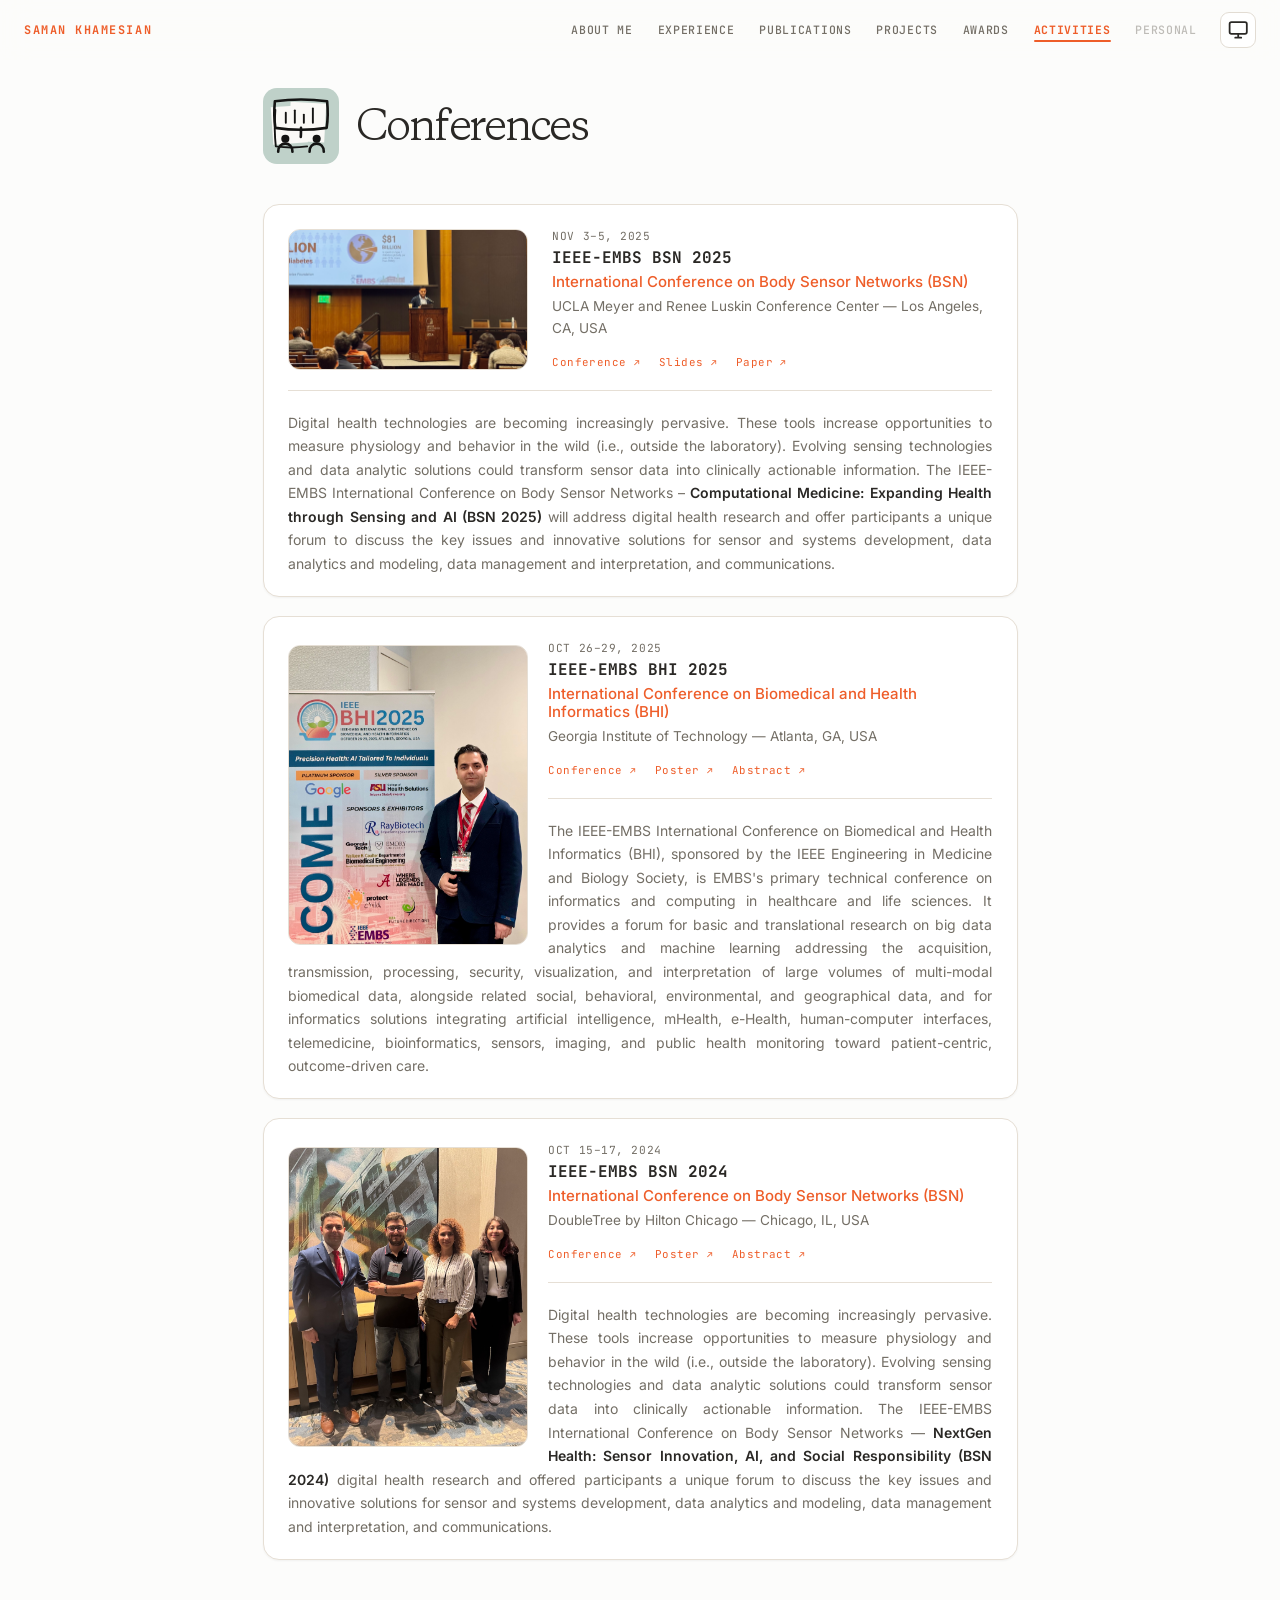
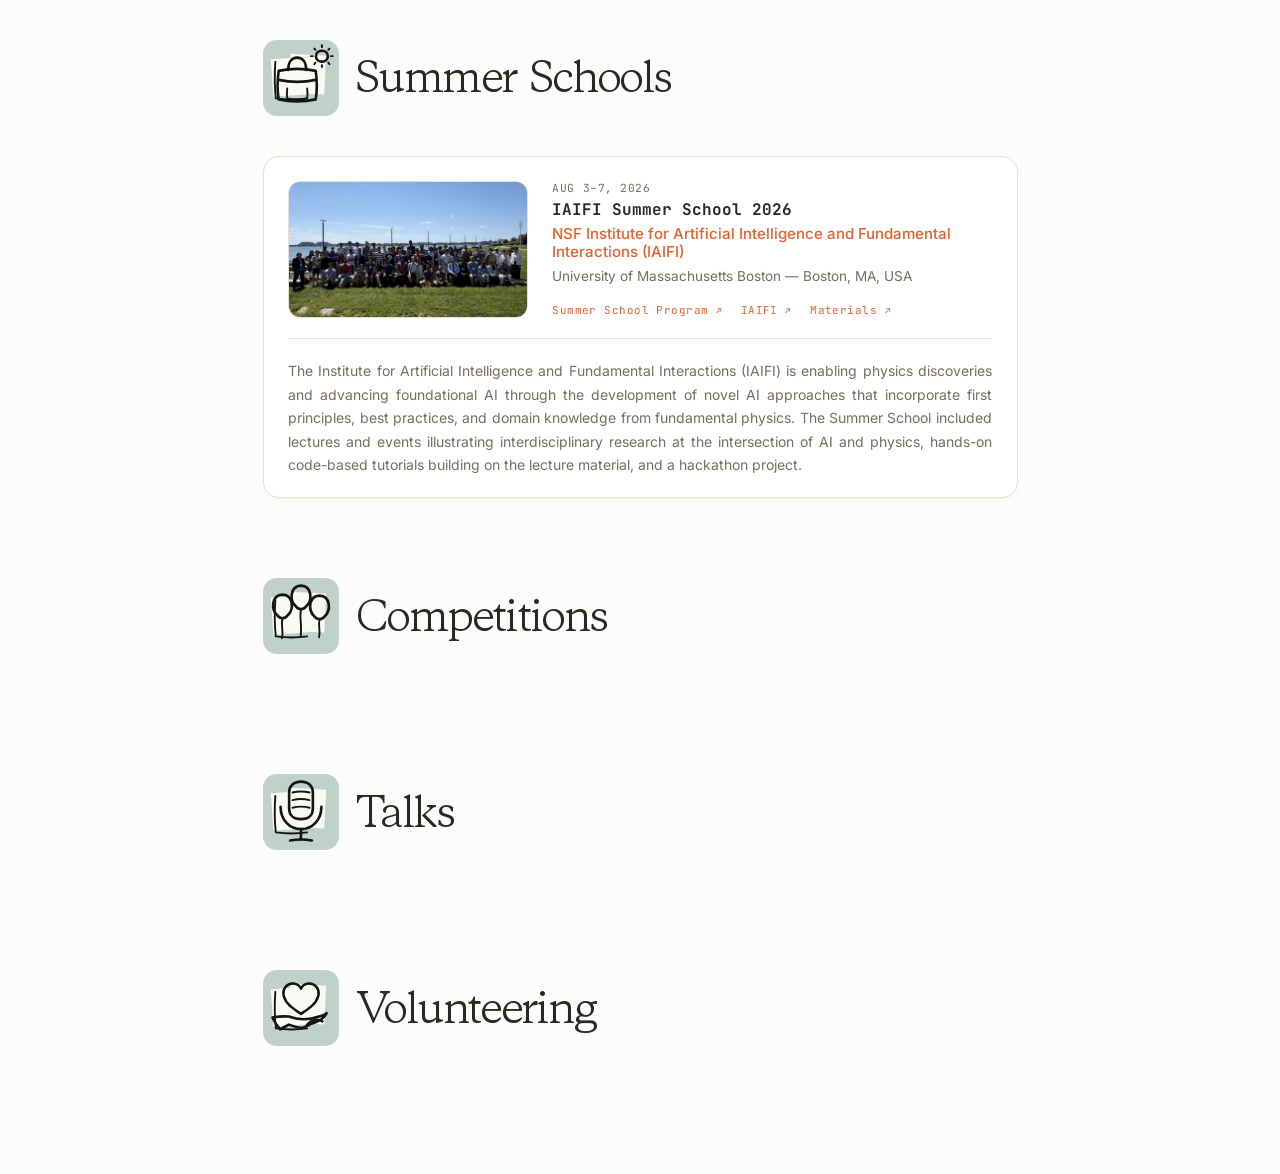
==== activities.html @ 682cf96f "Modify conferences" ====
<!DOCTYPE html>
<html lang="en">
<head>
    <meta charset="UTF-8">
    <meta name="viewport" content="width=device-width, initial-scale=1.0">
    <title>Activities — Saman Khamesian</title>
    <meta name="description" content="Honors and awards, conferences, summer schools, competitions, talks, and volunteer service.">
    <link rel="canonical" href="https://samankhamesian.github.io/activities">
    <meta name="theme-color" content="#FCFCFB" id="themeColorMeta">

    <link rel="preconnect" href="https://fonts.googleapis.com">
    <link rel="preconnect" href="https://fonts.gstatic.com" crossorigin>
    <link href="https://fonts.googleapis.com/css2?family=JetBrains+Mono:wght@400;500;700&family=Inter:wght@400;500;600&display=swap" rel="stylesheet">
    <link rel="stylesheet" href="styles.css">

    <script src="theme.js"></script>
</head>
<body>
    <nav class="nav" id="nav" aria-label="Main">
        <button class="nav-burger" id="navBurger" type="button"
                aria-expanded="false" aria-controls="navLinks" aria-label="Menu">
            <svg class="bars" viewBox="0 0 24 24" fill="none" stroke="currentColor" stroke-width="2.1" stroke-linecap="round" aria-hidden="true"><path d="M4 7h16M4 12h16M4 17h16"/></svg>
            <svg class="x" viewBox="0 0 24 24" fill="none" stroke="currentColor" stroke-width="2.1" stroke-linecap="round" aria-hidden="true"><path d="M6 6l12 12M18 6L6 18"/></svg>
        </button>

        <a class="nav-home" href="/">Saman Khamesian</a>

        <div class="nav-links" id="navLinks">
            <a class="nav-link" href="/">About Me</a>
            <a class="nav-link" href="/experience">Experience</a>
            <a class="nav-link" href="/publications">Publications</a>
            <a class="nav-link" href="/projects">Projects</a>
            <a class="nav-link" href="/awards">Awards</a>
            <a class="nav-link" href="/activities" aria-current="page">Activities</a>
            <a class="nav-link is-soon" href="#" aria-disabled="true">Personal</a>
        </div>

        <div class="nav-tools">
            <div class="theme-toggle">
                <button class="theme-btn" id="themeBtn" type="button" data-mode="system"
                        aria-haspopup="true" aria-expanded="false" aria-controls="themeMenu" title="Theme">
                    <svg data-mode="light" viewBox="0 0 24 24" fill="none" stroke="currentColor" stroke-width="1.9" stroke-linecap="round" stroke-linejoin="round" aria-hidden="true" focusable="false">
                        <circle cx="12" cy="12" r="4.1"/>
                        <path d="M12 2.6v2.2M12 19.2v2.2M4.2 12H2M22 12h-2.2M6.3 6.3 4.8 4.8M19.2 19.2l-1.5-1.5M17.7 6.3l1.5-1.5M4.8 19.2l1.5-1.5"/>
                    </svg>
                    <svg data-mode="dark" viewBox="0 0 24 24" fill="currentColor" aria-hidden="true" focusable="false">
                        <path d="M20.3 14.9A8.9 8.9 0 0 1 9.1 3.7a9 9 0 1 0 11.2 11.2z"/>
                    </svg>
                    <svg data-mode="system" viewBox="0 0 24 24" fill="none" stroke="currentColor" stroke-width="1.9" stroke-linecap="round" stroke-linejoin="round" aria-hidden="true" focusable="false">
                        <rect x="2.8" y="4.4" width="18.4" height="12.6" rx="2"/>
                        <path d="M8.8 21h6.4M12 17v4"/>
                    </svg>
                </button>

                <div class="theme-menu" id="themeMenu" role="menu" aria-label="Theme" hidden>
                    <button class="theme-item" type="button" role="menuitemradio" data-set="light" aria-checked="false">
                        <svg class="ti-icon" viewBox="0 0 24 24" fill="none" stroke="currentColor" stroke-width="1.9" stroke-linecap="round" stroke-linejoin="round" aria-hidden="true"><circle cx="12" cy="12" r="4.1"/><path d="M12 2.6v2.2M12 19.2v2.2M4.2 12H2M22 12h-2.2M6.3 6.3 4.8 4.8M19.2 19.2l-1.5-1.5M17.7 6.3l1.5-1.5M4.8 19.2l1.5-1.5"/></svg>
                        <span class="ti-label">Light</span>
                        <svg class="ti-check" viewBox="0 0 24 24" fill="none" stroke="currentColor" stroke-width="2.8" stroke-linecap="round" stroke-linejoin="round" aria-hidden="true"><path d="m5 12.5 4.5 4.5L19 7"/></svg>
                    </button>
                    <button class="theme-item" type="button" role="menuitemradio" data-set="dark" aria-checked="false">
                        <svg class="ti-icon" viewBox="0 0 24 24" fill="currentColor" aria-hidden="true"><path d="M20.3 14.9A8.9 8.9 0 0 1 9.1 3.7a9 9 0 1 0 11.2 11.2z"/></svg>
                        <span class="ti-label">Dark</span>
                        <svg class="ti-check" viewBox="0 0 24 24" fill="none" stroke="currentColor" stroke-width="2.8" stroke-linecap="round" stroke-linejoin="round" aria-hidden="true"><path d="m5 12.5 4.5 4.5L19 7"/></svg>
                    </button>
                    <button class="theme-item" type="button" role="menuitemradio" data-set="system" aria-checked="false">
                        <svg class="ti-icon" viewBox="0 0 24 24" fill="none" stroke="currentColor" stroke-width="1.9" stroke-linecap="round" stroke-linejoin="round" aria-hidden="true"><rect x="2.8" y="4.4" width="18.4" height="12.6" rx="2"/><path d="M8.8 21h6.4M12 17v4"/></svg>
                        <span class="ti-label">System</span>
                        <svg class="ti-check" viewBox="0 0 24 24" fill="none" stroke="currentColor" stroke-width="2.8" stroke-linecap="round" stroke-linejoin="round" aria-hidden="true"><path d="m5 12.5 4.5 4.5L19 7"/></svg>
                    </button>
                </div>
            </div>
        </div>
    </nav>

 <!-- ============================================================
         CONFERENCES
         ============================================================ -->
    <section class="edu" id="conferences">
        <div class="edu-head">
            <div class="edu-logo">
                <!-- screen and audience -->
                <svg viewBox="0 0 320 320" xmlns="http://www.w3.org/2000/svg" role="img" aria-label="Conferences">
                    <rect width="320" height="320" rx="18" fill="#BFD1C9"/>
                    <rect x="38" y="76" width="146" height="158" fill="#FAF9F6" transform="rotate(-4 111 155)"/>
                    <rect x="112" y="62" width="150" height="164" fill="#FAF9F6" transform="rotate(3 187 144)"/>
                    <g fill="none" stroke="#141413" stroke-width="8" stroke-linecap="round" stroke-linejoin="round">
                        <path d="M52 92 C 48 146 49 200 54 246 C 100 252 148 251 186 246"/>
                        <path d="M96 146 C 96 128 96 114 96 104"/>
                        <path d="M134 146 C 134 122 134 104 134 94"/>
                        <path d="M172 146 C 172 132 172 120 172 112"/>
                        <path d="M210 146 C 210 118 210 98 210 86"/>
                    </g>
                    <g fill="none" stroke="#141413" stroke-width="11" stroke-linecap="round" stroke-linejoin="round">
                        <path d="M50 56 C 46 96 47 134 52 168 C 122 178 200 178 268 168 C 273 134 274 96 270 56 C 200 46 120 46 50 56 Z"/>
                        <path d="M160 168 C 160 184 160 196 159 206"/>
                        <path d="M64 268 C 64 246 78 234 94 234 C 110 234 124 246 124 268"/>
                        <path d="M196 268 C 196 246 210 234 226 234 C 242 234 256 246 256 268"/>
                    </g>
                    <g fill="#141413">
                        <circle cx="94" cy="214" r="17"/>
                        <circle cx="226" cy="214" r="17"/>
                    </g>
                </svg>
            </div>
            <h2>Conferences</h2>
        </div>

        <ol class="ac-list">

            <li class="ac-card">
                <div class="ac-row">
                    <div class="ac-pic">
                        <img class="ac-shot" src="images/bsn-2025.jpeg" alt="IEEE BSN 2025 conference banner — Los Angeles, CA" loading="lazy", style="--pic-y: 100%">
                    </div>

                    <div class="ac-head">
                        <div class="ac-when">NOV 3&ndash;5, 2025</div>
                        <div class="ac-t">IEEE-EMBS BSN 2025</div>
                        <div class="ac-org">International Conference on Body Sensor Networks (BSN)</div>
                        <div class="ac-meta">UCLA Meyer and Renee Luskin Conference Center &mdash; Los Angeles, CA, USA</div>
                    </div>

                    <div class="ac-links">
                        <a class="ac-link" href="https://bsn.embs.org/2025/" target="_blank" rel="noopener">Conference <span class="arw" aria-hidden="true">&#8599;</span></a>
                        <a class="ac-link" href="files/bsn-2025-slides.pdf" target="_blank" rel="noopener">Slides <span class="arw" aria-hidden="true">&#8599;</span></a>
                        <a class="ac-link" href="https://ieeexplore.ieee.org/document/11337496" target="_blank" rel="noopener">Paper <span class="arw" aria-hidden="true">&#8599;</span></a>
                    </div>

                    <div class="ac-body">
                        <p class="ac-desc">Digital health technologies are becoming increasingly pervasive. These tools increase opportunities to measure physiology and behavior in the wild (i.e., outside the laboratory). Evolving sensing technologies and data analytic solutions could transform sensor data into clinically actionable information. The IEEE-EMBS International Conference on Body Sensor Networks – <strong>Computational Medicine: Expanding Health through Sensing and AI (BSN 2025)</strong> will address digital health research and offer participants a unique forum to discuss the key issues and innovative solutions for sensor and systems development, data analytics and modeling, data management and interpretation, and communications.</p>
                    </div>
                </div>
            </li>

            <li class="ac-card">
                <div class="ac-row is-portrait">
                    <div class="ac-pic" style="--pic-ar: 4 / 5">
                        <img class="ac-shot" src="images/bhi-2025.jpeg" alt="At the IEEE-EMBS BHI 2025 conference in Atlanta" loading="lazy">
                    </div>

                    <div class="ac-head">
                        <div class="ac-when">OCT 26&ndash;29, 2025</div>
                        <div class="ac-t">IEEE-EMBS BHI 2025</div>
                        <div class="ac-org">International Conference on Biomedical and Health Informatics (BHI)</div>
                        <div class="ac-meta">Georgia Institute of Technology &mdash; Atlanta, GA, USA</div>
                    </div>

                    <div class="ac-links">
                        <a class="ac-link" href="https://bhi.embs.org/2025/" target="_blank" rel="noopener">Conference <span class="arw" aria-hidden="true">&#8599;</span></a>
                        <a class="ac-link" href="files/bhi-2025-poster.pdf" target="_blank" rel="noopener">Poster <span class="arw" aria-hidden="true">&#8599;</span></a>
                        <a class="ac-link" href="files/bhi-2025-abstract.pdf" target="_blank" rel="noopener">Abstract <span class="arw" aria-hidden="true">&#8599;</span></a>
                    </div>

                    <div class="ac-body">
                        <p class="ac-desc">The IEEE-EMBS International Conference on Biomedical and Health Informatics (BHI), sponsored by the IEEE Engineering in Medicine and Biology Society, is EMBS's primary technical conference on informatics and computing in healthcare and life sciences. It provides a forum for basic and translational research on big data analytics and machine learning addressing the acquisition, transmission, processing, security, visualization, and interpretation of large volumes of multi-modal biomedical data, alongside related social, behavioral, environmental, and geographical data, and for informatics solutions integrating artificial intelligence, mHealth, e-Health, human-computer interfaces, telemedicine, bioinformatics, sensors, imaging, and public health monitoring toward patient-centric, outcome-driven care.</p>
                    </div>
                </div>
            </li>

            <li class="ac-card">
                <div class="ac-row is-portrait">
                    <div class="ac-pic" style="--pic-ar: 4 / 5">
                        <img class="ac-shot" src="images/bsn-2024.jpeg" alt="At the IEEE-EMBS BSN 2024 conference in Chicago" loading="lazy">
                    </div>

                    <div class="ac-head">
                        <div class="ac-when">OCT 15&ndash;17, 2024</div>
                        <div class="ac-t">IEEE-EMBS BSN 2024</div>
                        <div class="ac-org">International Conference on Body Sensor Networks (BSN)</div>
                        <div class="ac-meta">DoubleTree by Hilton Chicago &mdash; Chicago, IL, USA</div>
                    </div>

                    <div class="ac-links">
                        <a class="ac-link" href="https://bsn.embs.org/2024/" target="_blank" rel="noopener">Conference <span class="arw" aria-hidden="true">&#8599;</span></a>
                        <a class="ac-link" href="files/bsn-2024-poster.pdf" target="_blank" rel="noopener">Poster <span class="arw" aria-hidden="true">&#8599;</span></a>
                        <a class="ac-link" href="files/bsn-2024-abstract.pdf" target="_blank" rel="noopener">Abstract <span class="arw" aria-hidden="true">&#8599;</span></a>
                    </div>

                    <div class="ac-body">
                        <p class="ac-desc">Digital health technologies are becoming increasingly pervasive. These tools increase opportunities to measure physiology and behavior in the wild (i.e., outside the laboratory). Evolving sensing technologies and data analytic solutions could transform sensor data into clinically actionable information. The IEEE-EMBS International Conference on Body Sensor Networks &mdash; <strong>NextGen Health: Sensor Innovation, AI, and Social Responsibility (BSN 2024) </strong> digital health research and offered participants a unique forum to discuss the key issues and innovative solutions for sensor and systems development, data analytics and modeling, data management and interpretation, and communications.</p>
                    </div>
                </div>
            </li>

            <!-- entry template — landscape photo (height comes from
                 the text; --pic-y picks which band survives the crop):
            <li class="ac-card">
                <div class="ac-row">
                    <div class="ac-pic">
                        <img class="ac-shot" src="images/FILE.jpg" alt="ALT TEXT" loading="lazy" style="--pic-y: 50%">
                    </div>
                    <div class="ac-head">
                        <div class="ac-when">MON YEAR</div>
                        <div class="ac-t">Conference name</div>
                        <div class="ac-org">Organiser or society</div>
                        <div class="ac-meta">Venue &mdash; City, Country</div>
                    </div>
                    <div class="ac-links">
                        <a class="ac-link" href="#" target="_blank" rel="noopener">Conference <span class="arw" aria-hidden="true">&#8599;</span></a>
                    </div>
                    <div class="ac-body">
                        <p class="ac-desc">Description.</p>
                    </div>
                </div>
            </li>

            entry template — portrait photo (set --pic-ar to the
            file's own ratio and nothing is cropped):
            <li class="ac-card">
                <div class="ac-row is-portrait">
                    <div class="ac-pic" style="--pic-ar: 4 / 5">
                        <img class="ac-shot" src="images/FILE.jpg" alt="ALT TEXT" loading="lazy">
                    </div>
                    <div class="ac-head">
                        <div class="ac-when">MON YEAR</div>
                        <div class="ac-t">Conference name</div>
                        <div class="ac-org">Organiser or society</div>
                        <div class="ac-meta">Venue &mdash; City, Country</div>
                    </div>
                    <div class="ac-links">
                        <a class="ac-link" href="#" target="_blank" rel="noopener">Conference <span class="arw" aria-hidden="true">&#8599;</span></a>
                    </div>
                    <div class="ac-body">
                        <p class="ac-desc">Description.</p>
                    </div>
                </div>
            </li>

            entry template — no photo:
            <li class="ac-card">
                <div class="ac-row no-photo">
                    <div class="ac-head">
                        <div class="ac-when">MON YEAR</div>
                        <div class="ac-t">Conference name</div>
                        <div class="ac-org">Organiser or society</div>
                        <div class="ac-meta">Venue &mdash; City, Country</div>
                    </div>
                    <div class="ac-links">
                        <a class="ac-link" href="#" target="_blank" rel="noopener">Conference <span class="arw" aria-hidden="true">&#8599;</span></a>
                    </div>
                    <div class="ac-body">
                        <p class="ac-desc">Description.</p>
                    </div>
                </div>
            </li>
            -->
        </ol>
    </section>

    <!-- ============================================================
         SUMMER SCHOOLS
         ============================================================ -->
    <section class="edu" id="summer-schools">
        <div class="edu-head">
            <div class="edu-logo">
                <!-- backpack and sun -->
                <svg viewBox="0 0 320 320" xmlns="http://www.w3.org/2000/svg" role="img" aria-label="Summer Schools">
                    <rect width="320" height="320" rx="18" fill="#BFD1C9"/>
                    <rect x="38" y="76" width="146" height="158" fill="#FAF9F6" transform="rotate(-4 111 155)"/>
                    <rect x="112" y="62" width="150" height="164" fill="#FAF9F6" transform="rotate(3 187 144)"/>
                    <g fill="none" stroke="#141413" stroke-width="8" stroke-linecap="round" stroke-linejoin="round">
                        <path d="M52 92 C 48 146 49 200 54 246 C 100 252 148 251 186 246"/>
                        <path d="M248 30 L248 22"/>
                        <path d="M248 106 L248 114"/>
                        <path d="M210 68 L202 68"/>
                        <path d="M286 68 L294 68"/>
                        <path d="M221 41 L216 36"/>
                        <path d="M275 95 L280 102"/>
                        <path d="M275 41 L280 36"/>
                        <path d="M221 95 L216 102"/>
                        <path d="M102 204 C 100 222 100 236 102 246 C 128 252 160 252 186 246 C 188 236 188 222 186 204"/>
                    </g>
                    <g fill="none" stroke="#141413" stroke-width="11" stroke-linecap="round" stroke-linejoin="round">
                        <path d="M248 45 C 234 45 223 55 223 68 C 223 81 234 91 248 91 C 262 91 273 81 273 68 C 273 55 262 45 248 45 Z"/>
                        <path d="M66 130 C 60 172 60 214 66 250 C 112 260 176 260 222 250 C 228 214 228 172 222 130 C 176 120 112 120 66 130 Z"/>
                        <path d="M66 168 C 112 178 176 178 222 168"/>
                        <path d="M106 126 C 106 92 122 74 144 74 C 166 74 182 92 182 126"/>
                    </g>
                </svg>
            </div>
            <h2>Summer<span class="hsp"> </span>Schools</h2>
        </div>

        <ol class="ac-list">
            <li class="ac-card">
                <div class="ac-row">
                    <div class="ac-pic">
                        <img class="ac-shot" src="images/iaifi-2026.jpeg" alt="IAIFI Summer School 2026 group photo at UMass Boston" loading="lazy" style="--pic-y: 58%">
                    </div>

                    <div class="ac-head">
                        <div class="ac-when">AUG 3&ndash;7, 2026</div>
                        <div class="ac-t">IAIFI Summer School 2026</div>
                        <div class="ac-org">NSF Institute for Artificial Intelligence and Fundamental Interactions (IAIFI)</div>
                        <div class="ac-meta">University of Massachusetts Boston &mdash; Boston, MA, USA</div>
                    </div>

                    <div class="ac-links">
                        <a class="ac-link" href="https://iaifi.org/phd-summer-school.html" target="_blank" rel="noopener">Summer School Program <span class="arw" aria-hidden="true">&#8599;</span></a>
                        <a class="ac-link" href="https://iaifi.org/" target="_blank" rel="noopener">IAIFI <span class="arw" aria-hidden="true">&#8599;</span></a>
                        <a class="ac-link" href="https://github.com/SamanKhamesian/IAIFI-Summer-School-Program-2026" target="_blank" rel="noopener">Materials <span class="arw" aria-hidden="true">&#8599;</span></a>
                    </div>

                    <div class="ac-body">
                        <p class="ac-desc">The Institute for Artificial Intelligence and Fundamental Interactions (IAIFI) is enabling physics discoveries and advancing foundational AI through the development of novel AI approaches that incorporate first principles, best practices, and domain knowledge from fundamental physics. The Summer School included lectures and events illustrating interdisciplinary research at the intersection of AI and physics, hands-on code-based tutorials building on the lecture material, and a hackathon project.</p>
                    </div>
                </div>
            </li>
        </ol>
    </section>

    <!-- ============================================================
         COMPETITIONS
         ============================================================ -->
    <section class="edu" id="competitions">
        <div class="edu-head">
            <div class="edu-logo">
                <!-- balloons -->
                <svg viewBox="0 0 320 320" xmlns="http://www.w3.org/2000/svg" role="img" aria-label="Competitions">
                    <rect width="320" height="320" rx="18" fill="#BFD1C9"/>
                    <rect x="38" y="76" width="146" height="158" fill="#FAF9F6" transform="rotate(-4 111 155)"/>
                    <rect x="112" y="62" width="150" height="164" fill="#FAF9F6" transform="rotate(3 187 144)"/>
                    <g fill="none" stroke="#141413" stroke-width="8" stroke-linecap="round" stroke-linejoin="round">
                        <path d="M52 92 C 48 146 49 200 54 246 C 100 252 148 251 186 246"/>
                        <path d="M82 173 C 74 200 88 224 80 254"/>
                        <path d="M160 135 C 152 168 166 198 158 248"/>
                        <path d="M238 177 C 230 200 244 222 236 250"/>
                    </g>
                    <g fill="none" stroke="#141413" stroke-width="11" stroke-linecap="round" stroke-linejoin="round">
                        <path d="M82 70 C 36 72 32 132 61 158 C 72 173 92 173 103 158 C 132 132 128 72 82 70 Z"/>
                        <path d="M160 32 C 114 34 110 94 139 120 C 150 135 170 135 181 120 C 210 94 206 34 160 32 Z"/>
                        <path d="M238 74 C 192 76 188 136 217 162 C 228 177 248 177 259 162 C 288 136 284 76 238 74 Z"/>
                    </g>
                </svg>
            </div>
            <h2>Competitions</h2>
        </div>

        <ol class="tl">
            <!-- entry template:
            <li>
                <span class="tl-dot"></span>
                <div class="when">YEAR</div>
                <div class="deg">Contest name</div>
                <div class="track">Regional / national / final</div>
                <div class="sch">Placement or rank</div>
                <div class="meta">City, Country</div>
            </li>
            -->
        </ol>
    </section>

    <!-- ============================================================
         TALKS
         ============================================================ -->
    <section class="edu" id="talks">
        <div class="edu-head">
            <div class="edu-logo">
                <!-- microphone -->
                <svg viewBox="0 0 320 320" xmlns="http://www.w3.org/2000/svg" role="img" aria-label="Talks">
                    <rect width="320" height="320" rx="18" fill="#BFD1C9"/>
                    <rect x="38" y="76" width="146" height="158" fill="#FAF9F6" transform="rotate(-4 111 155)"/>
                    <rect x="112" y="62" width="150" height="164" fill="#FAF9F6" transform="rotate(3 187 144)"/>
                    <g fill="none" stroke="#141413" stroke-width="8" stroke-linecap="round" stroke-linejoin="round">
                        <path d="M52 92 C 48 146 49 200 54 246 C 100 252 148 251 186 246"/>
                        <path d="M124 78 C 144 73 176 73 196 78"/>
                        <path d="M124 110 C 144 105 176 105 196 110"/>
                        <path d="M124 142 C 144 137 176 137 196 142"/>
                    </g>
                    <g fill="none" stroke="#141413" stroke-width="11" stroke-linecap="round" stroke-linejoin="round">
                        <path d="M160 32 C 128 32 110 52 110 78 C 110 106 110 128 110 146 C 110 172 128 190 160 190 C 192 190 210 172 210 146 C 210 128 210 106 210 78 C 210 52 192 32 160 32 Z"/>
                        <path d="M74 138 C 74 194 112 232 160 232 C 208 232 246 194 246 138"/>
                        <path d="M160 232 C 160 252 160 264 159 274"/>
                        <path d="M114 280 C 146 274 176 274 206 280"/>
                    </g>
                </svg>
            </div>
            <h2>Talks</h2>
        </div>

        <ol class="tl">
            <!-- entry template:
            <li>
                <span class="tl-dot"></span>
                <div class="when">MON YEAR</div>
                <div class="deg">Talk title</div>
                <div class="sch">Venue or host</div>
                <div class="meta">City, Country</div>
            </li>
            -->
        </ol>
    </section>

    <!-- ============================================================
         VOLUNTEERING
         ============================================================ -->
    <section class="edu" id="volunteering">
        <div class="edu-head">
            <div class="edu-logo">
                <!-- heart in an open hand -->
                <svg viewBox="0 0 320 320" xmlns="http://www.w3.org/2000/svg" role="img" aria-label="Volunteering">
                    <rect width="320" height="320" rx="18" fill="#BFD1C9"/>
                    <rect x="38" y="76" width="146" height="158" fill="#FAF9F6" transform="rotate(-4 111 155)"/>
                    <rect x="112" y="62" width="150" height="164" fill="#FAF9F6" transform="rotate(3 187 144)"/>
                    <g fill="none" stroke="#141413" stroke-width="8" stroke-linecap="round" stroke-linejoin="round">
                        <path d="M52 92 C 48 146 49 200 54 246 C 100 252 148 251 186 246"/>
                    </g>
                    <g fill="none" stroke="#141413" stroke-width="11" stroke-linecap="round" stroke-linejoin="round">
                        <path d="M160 78 C 147 54 114 49 96 70 C 76 93 88 128 114 151 C 129 164 148 177 160 185 C 172 177 191 164 206 151 C 232 128 244 93 224 70 C 206 49 173 54 160 78 Z"/>
                        <path d="M40 200 C 62 196 86 194 108 196 C 148 210 196 210 236 196 C 250 192 260 188 268 182 C 258 202 234 218 204 226 C 190 234 178 240 166 244 C 144 242 124 236 108 230 C 96 236 84 244 72 250 C 60 236 48 218 40 200 Z"/>
                        <path d="M186 230 C 204 210 232 204 250 216"/>
                    </g>
                </svg>
            </div>
            <h2>Volunteering</h2>
        </div>

        <ol class="tl">
            <!-- entry template:
            <li>
                <span class="tl-dot"></span>
                <div class="when">YEAR — YEAR</div>
                <div class="deg">Reviewer</div>
                <div class="sch">Journal or conference</div>
                <div class="meta">Number of reviews, track, or note</div>
            </li>
            -->
        </ol>
    </section>

    <script src="site.js"></script>
</body>
</html>
---- styles.css ----
/* ===========================================================
   Saman Khamesian — shared stylesheet
   Loaded by every page. Nothing here is page-specific; the
   only thing that changes per page is which blocks of markup
   are present.
   =========================================================== */

/* ---------- Anthropic Serif (self-hosted, headings only).
   One variable font: wght 300..800, opsz 16..48. The weight
   RANGE below is what tells the browser the axis exists — with
   a single value it assumes the file only has Light and FAKES
   any other weight by smearing the outlines, which is what
   swallowed the space in "Work Experience". ---------- */
@font-face {
    font-family: 'Anthropic Serif';
    src: url('fonts/AnthropicSerif.woff2') format('woff2');
    font-weight: 300 800;
    font-style: normal;
    font-display: swap;
}

:root {
    --bg-color: #FCFCFB;
    --text-primary: #2A2825;
    --text-secondary: #736E65;
    --accent: #EE5D29;
    --border-color: #E6DFD5;
    --icon-bg: #FFFFFF;
    --icon-fg: #2A2825;
    --icon-border: #E2DCD3;
    --heading: #2A2825;

    /* terminal window */
    --term-bg: #FFFFFF;
    --term-border: #DCD7CF;
    --term-bar: linear-gradient(#F7F6F4, #EAE8E4);
    --term-bar-border: #DCD7CF;
    --term-shadow: 0 20px 44px rgba(44, 44, 42, 0.15),
                   0 2px 6px rgba(44, 44, 42, 0.08);

    /* Theme control — button + dropdown panel. These FOLLOW the
       page theme instead of inverting it, so a light page gets a
       light button. That's the opposite of --icon-bg, which
       inverts on purpose so the profile tiles stay high-contrast. */
    --tbtn-bg: #FFFFFF;
    --tbtn-fg: #2A2825;
    --tbtn-border: #E2DCD3;
    --menu-bg: #FFFFFF;
    --menu-border: #E2DCD3;
    --menu-hover: #F3F1ED;
    --menu-shadow: 0 16px 36px rgba(44, 44, 42, 0.16),
                   0 2px 6px rgba(44, 44, 42, 0.08);

    /* sticky bar surface — translucent so the binary rows blur
       past underneath instead of being covered */
    --nav-bg: rgba(252, 252, 251, 0.82);
    --nav-border: #E6DFD5;

    /* overview cards */
    --card-bg: #FFFFFF;
    --card-border: #E6DFD5;
    --card-shadow: 0 1px 2px rgba(44, 44, 42, 0.05);
    --card-shadow-hi: 0 18px 40px rgba(44, 44, 42, 0.14),
                      0 2px 6px rgba(44, 44, 42, 0.07);

    /* Gutter between the four cards. Deliberately a whole number:
       grid subtracts the gap and splits the remainder, so a
       fractional gap can leave the two columns half a pixel apart. */
    --hub-gap: 18px;

    --bin-opacity: 0.55;
    --dot-glow: rgba(238, 93, 41, 0.14);
    --hover-shadow: rgba(44, 44, 42, 0.30);

    /* ASCII art metrics — --icon-size also sets the Download
       Resume pill's height and the theme button, so all three
       stay the same size. */
    --art-font-size: 0.7rem;
    --icon-size: 36px;
    --icon-radius: 9px;
    --hero-gap: 1.25rem;

    /* sticky bar height — everything below clears it */
    --nav-h: 3.75rem;
    --nav-reserve: calc(var(--nav-h) + 1.75rem);

    --font-mono: 'Anthropic Mono', 'JetBrains Mono', ui-monospace,
                 SFMono-Regular, Menlo, monospace;
    --font-serif: 'Anthropic Serif', 'Iowan Old Style', Georgia, serif;

    --edu-logo-size: 76px;   /* section heading tile */
    --card-logo-size: 58px;  /* overview card tile  */
    --edu-rail: 16px;        /* left edge -> timeline line */

    /* Width of the forced gap between words in headings.
       This is the dial — nothing else needs touching. */
    --head-space: 0.3em;

    /* Home column. #page is scaled by fitViewport(), so what you
       see on screen is this value times that scale. */
    --col: 1100px;

    /* Subpage column (Experience, Publications, ...). Those pages
       have no hero to measure against, so this is the dial that
       matches them to the home page's on-screen width. */
    --col-sub: 755px;
}

/* ===========================================================
   DARK THEME — only colors change here, no layout values.
   Set by theme.js on <html data-theme="dark"> before first paint.
   =========================================================== */
html[data-theme="dark"] {
    --bg-color: #181818;            /* rgb(24,24,24) */
    --text-primary: #EDEAE4;
    --text-secondary: #A29B92;
    --accent: #EE5D29;              /* orange stays orange */
    --border-color: #3A3735;
    --icon-bg: #2C2C2A;             /* dark tiles, light glyphs */
    --icon-fg: #EDEAE4;
    --icon-border: #3A3735;
    --heading: #FFFFFF;

    --term-bg: #1F1F1E;             /* same surface as the cards */
    --term-border: #3A3735;
    --term-bar: #383633;            /* rgb(56,54,51)  macOS bar  */
    --term-bar-border: #2B2B2B;
    --term-shadow: 0 22px 48px rgba(0, 0, 0, 0.55),
                   0 2px 8px rgba(0, 0, 0, 0.40);

    --tbtn-bg: #232322;
    --tbtn-fg: #EDEAE4;
    --tbtn-border: #3A3735;
    --menu-bg: #2A2A28;
    --menu-border: #3A3735;
    --menu-hover: #383633;
    --menu-shadow: 0 18px 40px rgba(0, 0, 0, 0.60),
                   0 2px 8px rgba(0, 0, 0, 0.45);

    --nav-bg: rgba(24, 24, 24, 0.82);
    --nav-border: #3A3735;

    --card-bg: #1F1F1E;
    --card-border: #3A3735;
    --card-shadow: 0 1px 2px rgba(0, 0, 0, 0.4);
    --card-shadow-hi: 0 20px 44px rgba(0, 0, 0, 0.6),
                      0 2px 8px rgba(0, 0, 0, 0.45);

    --bin-opacity: 0.42;
    --dot-glow: rgba(238, 93, 41, 0.20);
    --hover-shadow: rgba(0, 0, 0, 0.55);

    color-scheme: dark;
}

* { box-sizing: border-box; margin: 0; padding: 0; }

/* min-height (not height) so the body can grow past one screen */
html, body { min-height: 100%; }
html {
    background-color: var(--bg-color);   /* no white overscroll flash */
    scroll-behavior: smooth;
}
body {
    background-color: var(--bg-color);
    color: var(--text-primary);
    font-family: 'Inter', sans-serif;
    display: flex;
    flex-direction: column;
    align-items: center;
    padding: var(--nav-reserve) 1.5rem 1.5rem;
    position: relative;
    overflow-x: hidden;
    transition: background-color 0.3s ease, color 0.3s ease;
}

/* ===========================================================
   STICKY NAV
   DOM order is burger -> name -> links -> tools, which gives
   the desktop row (name left, tabs right) and the mobile row
   (burger left, name beside it, theme right) with no duplicated
   markup — only `order` and `display` change in the media query.
   =========================================================== */
.nav {
    position: fixed;
    top: 0; left: 0; right: 0;
    height: var(--nav-h);
    z-index: 40;
    display: flex;
    align-items: center;
    gap: 0.75rem;
    padding: 0 1.5rem;
    background: var(--nav-bg);
    border-bottom: 1px solid transparent;
    -webkit-backdrop-filter: saturate(180%) blur(14px);
    backdrop-filter: saturate(180%) blur(14px);
    transition: border-color 0.25s ease, box-shadow 0.25s ease,
                background-color 0.3s ease;
}
/* hairline + shadow only appear once you've scrolled, so the bar
   is invisible against the hero on first paint */
.nav.is-stuck {
    border-bottom-color: var(--nav-border);
    box-shadow: 0 1px 14px rgba(44, 44, 42, 0.06);
}
html[data-theme="dark"] .nav.is-stuck { box-shadow: 0 1px 14px rgba(0, 0, 0, 0.45); }

.nav-home {
    font-family: var(--font-mono);
    font-size: 0.74rem;
    font-weight: 700;
    letter-spacing: 0.13em;
    text-transform: uppercase;
    color: var(--accent);
    text-decoration: none;
    flex: 0 0 auto;
    white-space: nowrap;
    padding: 0.3rem 0;
}
.nav-home:focus-visible { outline: 2px solid var(--accent); outline-offset: 4px; }

.nav-links { display: flex; align-items: center; gap: 0.15rem; margin-left: auto; }
.nav-link {
    font-family: var(--font-mono);
    font-size: 0.72rem;
    font-weight: 500;
    letter-spacing: 0.06em;
    text-transform: uppercase;
    color: var(--text-secondary);
    text-decoration: none;
    padding: 0.5rem 0.7rem;
    border-radius: 8px;
    position: relative;
    white-space: nowrap;
    transition: color 0.18s ease, background-color 0.18s ease;
}
.nav-link:hover { color: var(--text-primary); background: var(--menu-hover); }
.nav-link:focus-visible { outline: 2px solid var(--accent); outline-offset: 2px; }
.nav-link[aria-current="page"] { color: var(--accent); font-weight: 700; }
.nav-link[aria-current="page"]::after {
    content: '';
    position: absolute;
    left: 0.7rem; right: 0.7rem; bottom: 0.18rem;
    height: 2px; border-radius: 2px;
    background: var(--accent);
}
/* pages that don't exist yet — visible but clearly not ready */
.nav-link.is-soon { opacity: 0.45; cursor: default; }
.nav-link.is-soon:hover { background: transparent; color: var(--text-secondary); }

.nav-tools { display: flex; align-items: center; gap: 0.5rem; flex: 0 0 auto; }
.nav-burger { display: none; }

/* ---------- theme control ---------- */
.theme-toggle { position: relative; }
.theme-btn {
    width: var(--icon-size);
    height: var(--icon-size);
    padding: 0;
    border: 1px solid var(--tbtn-border);
    cursor: pointer;
    border-radius: var(--icon-radius);
    background-color: var(--tbtn-bg);
    color: var(--tbtn-fg);
    display: flex;
    align-items: center;
    justify-content: center;
    transition: transform 0.22s cubic-bezier(0.22, 1, 0.36, 1),
                box-shadow 0.22s ease, background-color 0.3s ease,
                color 0.3s ease, border-color 0.3s ease;
}
.theme-btn svg { width: 66%; height: 66%; display: none; pointer-events: none; }
/* the button shows the icon of the SELECTED mode, so System shows
   the display icon rather than the resolved sun/moon */
.theme-btn[data-mode="light"]  svg[data-mode="light"],
.theme-btn[data-mode="dark"]   svg[data-mode="dark"],
.theme-btn[data-mode="system"] svg[data-mode="system"] { display: block; }
.theme-btn:hover,
.theme-btn:focus-visible,
.theme-btn[aria-expanded="true"] {
    transform: translateY(-2px) scale(1.08);
    box-shadow: 0 8px 18px var(--hover-shadow);
}
.theme-btn:focus-visible { outline: 3px solid var(--accent); outline-offset: 4px; }

.theme-menu {
    position: absolute;
    top: calc(100% + 10px);
    right: 0;
    min-width: 176px;
    padding: 6px;
    background: var(--menu-bg);
    border: 1px solid var(--menu-border);
    border-radius: 14px;
    box-shadow: var(--menu-shadow);
    display: flex;
    flex-direction: column;
    gap: 2px;
    z-index: 50;
    transform-origin: top right;
    animation: menuIn 0.15s cubic-bezier(0.22, 1, 0.36, 1);
}
.theme-menu[hidden] { display: none; }
@keyframes menuIn {
    from { opacity: 0; transform: translateY(-6px) scale(0.96); }
    to   { opacity: 1; transform: translateY(0) scale(1); }
}
.theme-item {
    display: flex;
    align-items: center;
    gap: 0.75rem;
    width: 100%;
    padding: 0.52rem 0.6rem;
    border: 0;
    background: transparent;
    border-radius: 9px;
    cursor: pointer;
    font-family: 'Inter', sans-serif;
    font-size: 0.88rem;
    color: var(--text-primary);
    text-align: left;
    transition: background-color 0.15s ease;
}
.theme-item:hover { background: var(--menu-hover); }
.theme-item:focus-visible { outline: 2px solid var(--accent); outline-offset: -2px; }
.ti-icon { width: 17px; height: 17px; flex: 0 0 auto; color: var(--text-secondary); }
.ti-label { flex: 1; }
.ti-check { width: 15px; height: 15px; flex: 0 0 auto; color: var(--accent); opacity: 0; }
.theme-item[aria-checked="true"] { font-weight: 500; }
.theme-item[aria-checked="true"] .ti-icon { color: var(--text-primary); }
.theme-item[aria-checked="true"] .ti-check { opacity: 1; }

/* ===========================================================
   ANIMATED BINARY BACKGROUND
   absolute (not fixed) = stays at the top of the page and
   scrolls away, so you only ever see these 6 rows
   =========================================================== */
.bin-rows {
    position: absolute;
    top: 0; left: 0; right: 0;
    height: 100vh;
    z-index: 0;
    pointer-events: none;
    overflow: hidden;
    -webkit-mask-image: linear-gradient(90deg, black 0%, black 10%, transparent 22%, transparent 78%, black 90%, black 100%);
    mask-image: linear-gradient(90deg, black 0%, black 10%, transparent 22%, transparent 78%, black 90%, black 100%);
}
.bin-row {
    position: absolute;
    left: 0;
    width: max-content;
    white-space: nowrap;
    color: var(--accent);
    font-family: 'JetBrains Mono', ui-monospace, monospace;
    font-size: 26px;
    letter-spacing: 55px;
    opacity: var(--bin-opacity);
    will-change: transform;
    animation-name: flowRight;
    animation-timing-function: linear;
    animation-iteration-count: infinite;
}
.bin-row .half { display: inline-block; }
@keyframes flowRight {
    from { transform: translateX(-50%); }
    to   { transform: translateX(0%); }
}

/* ---------- page column (JS scales this to fit the viewport) ---------- */
.page {
    max-width: var(--col);
    width: 110%;
    position: relative;
    z-index: 1;
    transform-origin: top center;
}

/* ===========================================================
   HERO (home only)
   =========================================================== */
.hero {
    display: flex;
    align-items: center;
    justify-content: center;
    gap: var(--hero-gap);
}
.name-wrap { flex: 0 1 auto; min-width: 0; max-width: 100%; }
.art-fit { width: 100%; overflow: hidden; }
.name-block { display: block; width: max-content; transform-origin: left top; }
.name {
    font-family: 'JetBrains Mono', ui-monospace, monospace;
    font-weight: 700;
    font-size: var(--art-font-size);
    line-height: 1;
    color: var(--accent);
    white-space: pre;
    margin: 0;
    display: block;
}
.photo-frame {
    flex-shrink: 0;
    /* fallback only — fitPhoto() overrides this with the exact
       height of the name block so the two align top and bottom */
    width: clamp(150px, 20vw, 230px);
    height: clamp(150px, 20vw, 230px);
    border-radius: 50%;
    overflow: hidden;
}
.photo-frame img { width: 100%; height: 100%; object-fit: cover; display: block; }

/* ===========================================================
   ACTION ROW — Download Resume pill first, then the profile
   tiles, spread edge to edge across the name block so the last
   tile lands flush with the final ASCII character.
   space-between splits the leftover width EQUALLY between every
   pair, so all the gaps stay identical on their own; the 0.5rem
   gap below is only the floor if space runs out.
   =========================================================== */
.socials {
    display: flex;
    flex-wrap: wrap;
    justify-content: space-between;
    align-items: center;
    gap: 0.5rem;
    width: 100%;
    margin-top: 1.25rem;
}
.social {
    width: var(--icon-size);
    height: var(--icon-size);
    flex: 0 0 auto;
    border-radius: var(--icon-radius);
    background-color: var(--icon-bg);
    color: var(--icon-fg);
    border: 1px solid var(--icon-border);
    display: flex;
    align-items: center;
    justify-content: center;
    text-decoration: none;
    position: relative;
    transition: transform 0.22s cubic-bezier(0.22, 1, 0.36, 1),
                box-shadow 0.22s ease, background-color 0.3s ease,
                color 0.3s ease, border-color 0.3s ease;
}
/* invisible 44px tap target, visual size unchanged */
.social::after {
    content: '';
    position: absolute;
    top: 50%; left: 50%;
    transform: translate(-50%, -50%);
    width: max(100%, 44px);
    height: max(100%, 44px);
}
.social svg { width: 70%; height: 70%; display: block; pointer-events: none; }
.social:hover, .social:focus-visible {
    transform: translateY(-4px) scale(1.12);
    box-shadow: 0 10px 22px var(--hover-shadow);
}
.social:focus-visible { outline: 3px solid var(--accent); outline-offset: 4px; }

/* Download Resume — the one orange thing in the row. It sits on
   the same surface as the tiles but outlined in the accent, then
   fills solid orange on hover so it reads as the primary action
   without shouting at rest. */
.resume {
    display: inline-flex;
    align-items: center;
    justify-content: center;
    gap: 0.45rem;
    flex: 0 0 auto;
    height: var(--icon-size);
    padding: 0 0.8rem;
    border-radius: var(--icon-radius);
    background-color: var(--icon-bg);
    color: var(--accent);
    border: 1.5px solid var(--accent);
    font-family: var(--font-mono);
    font-size: 0.66rem;
    font-weight: 700;
    letter-spacing: 0.04em;
    text-decoration: none;
    white-space: nowrap;
    transition: transform 0.22s cubic-bezier(0.22, 1, 0.36, 1),
                box-shadow 0.22s ease, background-color 0.3s ease,
                color 0.3s ease, border-color 0.3s ease;
}
.resume svg { width: 13px; height: 13px; flex: 0 0 auto; pointer-events: none; }
.resume:hover, .resume:focus-visible {
    transform: translateY(-4px) scale(1.06);
    box-shadow: 0 10px 22px var(--hover-shadow);
    background-color: var(--accent);
    border-color: var(--accent);
    color: #FFFFFF;
}
.resume:focus-visible { outline: 3px solid var(--accent); outline-offset: 4px; }

/* ---------- terminal bio ---------- */
.bio { margin: 1.5rem auto 0; }
.term-window {
    background: var(--term-bg);
    border: 1px solid var(--term-border);
    border-radius: 12px;
    overflow: hidden;
    box-shadow: var(--term-shadow);
    transition: background-color 0.3s ease, border-color 0.3s ease, box-shadow 0.3s ease;
}
.term-bar {
    display: flex;
    align-items: center;
    gap: 8px;
    padding: 10px 13px;
    background: var(--term-bar);
    border-bottom: 1px solid var(--term-bar-border);
    transition: background 0.3s ease, border-color 0.3s ease;
}
.dot { width: 11px; height: 11px; border-radius: 50%; flex: 0 0 auto; }
.dot.r { background: #FF5F57; }
.dot.y { background: #FEBC2E; }
.dot.g { background: #28C840; }
.term-body { padding: 1.2rem 1.35rem 1.3rem; }
.term { font-family: var(--font-mono); font-size: 0.78rem; line-height: 1.6; }
.term .cmd { color: var(--text-primary); font-weight: 500; white-space: pre-wrap; }
.term .prompt { color: var(--accent); font-weight: 700; margin-right: 0.6ch; user-select: none; }
.term .out { color: var(--text-secondary); margin: 0.3rem 0 0.9rem; }
.term .out p + p { margin-top: 0.7rem; }
.term .last { margin-bottom: 0; }
.cursor {
    display: inline-block;
    width: 0.58em;
    height: 1.05em;
    background: var(--accent);
    vertical-align: -0.18em;
    margin-left: 0.1ch;
    animation: blink 1.06s step-end infinite;
}
@keyframes blink {
    0%, 50%      { opacity: 1; }
    50.01%, 100% { opacity: 0; }
}

/* ===========================================================
   OVERVIEW CARDS (home only) — 2 x 2, sibling of #page so the
   hero can still scale independently.

   A live card is one <a class="card">. A page that doesn't
   exist yet is <div class="card is-soon"> — same shell, dashed
   border, no "View more", no hover lift.
   =========================================================== */
.hub {
    width: 100%;
    max-width: var(--col);
    position: relative;
    z-index: 1;
    margin-top: 3.25rem;
    padding-bottom: 4rem;
}
/* minmax(0, 1fr) rather than 1fr: plain `1fr` means
   minmax(auto, 1fr), and that auto floor lets a column refuse to
   shrink below its longest unbreakable line — which made the
   left column wider than the right. A 0 floor splits the row
   exactly in half and wraps the text instead. */
.hub-grid {
    display: grid;
    grid-template-columns: repeat(2, minmax(0, 1fr));
    gap: var(--hub-gap);
    align-items: stretch;
}
.card {
    display: block;
    text-decoration: none;
    color: inherit;
    background: var(--card-bg);
    border: 1px solid var(--card-border);
    border-radius: 16px;
    padding: 1.5rem 1.55rem 1.35rem;
    box-shadow: var(--card-shadow);
    position: relative;
    overflow: hidden;
    transition: transform 0.24s cubic-bezier(0.22, 1, 0.36, 1),
                box-shadow 0.24s ease, border-color 0.24s ease,
                background-color 0.3s ease;
}
.card:hover, .card:focus-visible {
    transform: translateY(-5px);
    box-shadow: var(--card-shadow-hi);
    border-color: var(--accent);
}
.card:focus-visible { outline: 3px solid var(--accent); outline-offset: 3px; }
.card-head { display: flex; align-items: center; gap: 0.95rem; margin-bottom: 0.95rem; }
.card-logo { width: var(--card-logo-size); height: var(--card-logo-size); flex: 0 0 auto; }
.card-logo svg { width: 100%; height: 100%; border-radius: 12px; display: block; }
.card-head h3 {
    font-family: var(--font-serif);
    font-weight: 300;
    font-size: 1.55rem;
    letter-spacing: -0.015em;
    line-height: 1;
    color: var(--heading);
    font-optical-sizing: auto;
    -webkit-font-smoothing: antialiased;
    flex: 1;
}
.card-head h3 .hsp { display: inline-block; width: var(--head-space); }

/* "View more" — a <span>, not a link, because the whole card is
   already the <a> and HTML forbids nesting one inside another.
   Same orange + hover underline as .pub-link; the arrow slides
   right on card hover, as the old bare arrow did.

   NOTE: no .hsp here. This is set in --font-mono, which has a
   real space glyph, and inline-flex turns every text run into
   its own flex item — so an .hsp span would collect the 0.4rem
   gap on BOTH sides and blow the word gap out to ~16px. */
.card-more {
    display: inline-flex;
    align-items: center;
    gap: 0.4rem;
    flex: 0 0 auto;
    white-space: nowrap;
    font-family: var(--font-mono);
    font-size: 0.68rem;
    letter-spacing: 0.04em;
    color: var(--accent);
    border-bottom: 1px solid transparent;
    transition: border-color 0.2s ease;
}
.card-more .arw {
    font-size: 0.95rem;
    transition: transform 0.24s cubic-bezier(0.22, 1, 0.36, 1);
}
.card:hover .card-more { border-bottom-color: var(--accent); }
.card:hover .card-more .arw { transform: translateX(4px); }

/* ---------- card bullets ---------- */
.card-pts { list-style: none; }
.card-pts li {
    position: relative;
    padding-left: 1.15rem;
    margin-top: 0.45rem;
    font-size: 0.84rem;
    line-height: 1.55;
    color: var(--text-secondary);
}
.card-pts li::before {
    content: '';
    position: absolute;
    left: 0.1rem;
    top: 0.62em;
    width: 5px;
    height: 5px;
    border-radius: 50%;
    background: var(--accent);
}
.card-pts strong { color: var(--text-primary); font-weight: 600; }

.card-stats {
    display: flex;
    flex-wrap: wrap;
    gap: 0.4rem 0.5rem;
    margin-top: 1.05rem;
    padding-top: 0.95rem;
    border-top: 1px solid var(--border-color);
}
.stat {
    font-family: var(--font-mono);
    font-size: 0.63rem;
    letter-spacing: 0.08em;
    text-transform: uppercase;
    color: var(--text-secondary);
    border: 1px solid var(--border-color);
    border-radius: 6px;
    padding: 0.28rem 0.5rem;
    white-space: nowrap;
}
.stat b { color: var(--accent); font-weight: 700; }

/* ---------- pages that don't exist yet ---------- */
.card.is-soon { border-style: dashed; }
.card.is-soon:hover {
    transform: none;
    box-shadow: var(--card-shadow);
    border-color: var(--card-border);
}
.card.is-soon .card-logo { opacity: 0.55; }
.card.is-soon .card-head h3 { color: var(--text-secondary); }
.stat.soon { border-style: dashed; letter-spacing: 0.12em; }

/* ===========================================================
   SECTIONS — Education / Research / Work / Teaching / Pubs.
   On the home page these were pinned to the hero by JS; on the
   subpages there is no hero, so plain centering does the job.
   =========================================================== */
.edu {
    width: 100%;
    max-width: var(--col-sub);
    position: relative;
    z-index: 1;
    margin-top: 5rem;
    padding-bottom: 4rem;
    scroll-margin-top: var(--nav-reserve);
}
/* the first section on a page already has the nav's reserved
   padding above it, so it doesn't need the full stacking gap */
.edu:first-of-type { margin-top: 0; }
/* a second section stacks under the first without the full gap */
.edu + .edu { margin-top: 1rem; }

.edu-head {
    display: flex;
    align-items: center;
    gap: 1.1rem;
    margin-bottom: 2.5rem;
}
.edu-logo { width: var(--edu-logo-size); height: var(--edu-logo-size); flex: 0 0 auto; }
.edu-logo svg { width: 100%; height: 100%; border-radius: 14px; display: block; }
.edu-head h2 {
    font-family: var(--font-serif);
    font-weight: 300;
    font-size: clamp(1.9rem, 4.6vw, 2.6rem);
    letter-spacing: -0.015em;
    line-height: 1;
    color: var(--heading);
    font-optical-sizing: auto;
    -webkit-font-smoothing: antialiased;
    transition: color 0.3s ease;
}

/* Hard space — the CSS equivalent of \hspace{} in LaTeX. Forces
   a fixed gap no matter what the font's own space glyph does,
   since the width comes from the box, not the glyph. A real space
   character stays INSIDE the span, so copy/paste and screen
   readers still get "Work Experience". */
.edu-head h2 .hsp { display: inline-block; width: var(--head-space); }

/* ---------- timeline ---------- */
.tl { list-style: none; position: relative; padding-left: 2.5rem; }
.tl::before {
    content: '';
    position: absolute;
    left: var(--edu-rail);
    top: 0.6rem;
    bottom: 0.6rem;
    width: 1px;
    background: var(--border-color);
}
.tl li { position: relative; padding: 0 0 2.1rem; }
.tl li:last-child { padding-bottom: 0; }
.tl .tl-dot {
    position: absolute;
    left: calc(var(--edu-rail) - 2.5rem - 4px);
    top: 0.42rem;
    width: 9px;
    height: 9px;
    border-radius: 50%;
    background: var(--border-color);
}
.tl li:first-child .tl-dot {
    background: var(--accent);
    box-shadow: 0 0 0 4px var(--dot-glow);
}
.tl .when {
    font-family: var(--font-mono);
    font-size: 0.7rem;
    letter-spacing: 0.05em;
    color: var(--text-secondary);
}
.tl .deg {
    font-family: var(--font-mono);
    font-size: 1rem;
    font-weight: 700;
    margin-top: 0.25rem;
    line-height: 1.35;
}
.tl .track {
    font-family: var(--font-mono);
    font-size: 0.78rem;
    color: var(--text-secondary);
    margin-top: 0.2rem;
    line-height: 1.4;
}
.tl .sch {
    font-size: 0.94rem;
    font-weight: 500;
    color: var(--accent);
    margin-top: 0.28rem;
}
.tl .meta {
    font-size: 0.85rem;
    color: var(--text-secondary);
    margin-top: 0.32rem;
    line-height: 1.6;
}

/* Bullets inside a timeline entry. The padding here also cancels
   the .tl li spacing, which would otherwise apply to these nested
   list items too. */
.tl .pts { list-style: none; margin-top: 0.7rem; }
.tl .pts li {
    position: relative;
    padding: 0 0 0 1.65rem;
    margin-top: 0.55rem;
    font-size: 0.85rem;
    line-height: 1.6;
    color: var(--text-secondary);
}
.tl .pts li::before {
    content: '';
    position: absolute;
    left: 0.45rem;
    top: 0.52em;
    width: 5px;
    height: 5px;
    border-radius: 50%;
    background: var(--accent);
}
/* Project name at the head of a Research bullet — bold, in the
   primary text color, so it reads as a label against the
   secondary-gray description that follows it. */
.tl .pts .pj { color: var(--text-primary); font-weight: 700; }

/* Term column in a course bullet. Fixed width so every course
   name starts on the same vertical line. 5.5rem is just wide
   enough for "Spring 2018" plus a small gap. */
.tl .pts .trm {
    font-family: var(--font-mono);
    font-size: 0.72rem;
    letter-spacing: 0.02em;
    color: var(--text-secondary);
    display: inline-block;
    width: 5.5rem;
}


/* ===========================================================
   PUBLICATIONS — reference list. Every class is prefixed .pub-
   so nothing collides with the .tl timeline.
   =========================================================== */
.pub-grp {
    font-family: var(--font-mono);
    font-size: 0.68rem;
    letter-spacing: 0.16em;
    text-transform: uppercase;
    color: var(--text-secondary);
    display: flex;
    align-items: center;
    gap: 0.85rem;
    margin: 2.4rem 0 1.15rem;
}
.pub-grp:first-of-type { margin-top: 0; }
/* hairline that runs from the label out to the right edge */
.pub-grp::after {
    content: '';
    flex: 1;
    height: 1px;
    background: var(--border-color);
}
.pub-list { list-style: none; }
.pub-list li {
    display: flex;
    gap: 1.15rem;
    padding: 0 0 1.35rem;
    font-size: 0.88rem;
    line-height: 1.65;
    color: var(--text-secondary);
}
/* fixed-width year column so every entry's text starts on the
   same vertical line */
.pub-yr {
    font-family: var(--font-mono);
    font-size: 0.76rem;
    font-weight: 700;
    color: var(--accent);
    flex: 0 0 3.2rem;
    padding-top: 0.12em;
}
.pub-t   { color: var(--text-primary); font-weight: 500; }
.pub-me  { color: var(--text-primary); font-weight: 600; }
.pub-ven { font-style: italic; }
.pub-links { margin-top: 0.3rem; }
.pub-link {
    font-family: var(--font-mono);
    font-size: 0.68rem;
    letter-spacing: 0.04em;
    color: var(--accent);
    text-decoration: none;
    border-bottom: 1px solid transparent;
    transition: border-color 0.2s ease;
}
.pub-link:hover, .pub-link:focus-visible { border-bottom-color: var(--accent); }
.pub-link:focus-visible { outline: 2px solid var(--accent); outline-offset: 3px; }
.pub-link + .pub-link { margin-left: 0.9rem; }

/* ===========================================================
   PROJECTS — one card per project, newest first. Every class is
   prefixed .pj- so nothing collides with the .tl timeline or the
   .pub- reference list. Note that .tl .pts .pj already exists as
   a DESCENDANT selector inside a timeline bullet, so it can't
   reach anything here.
   =========================================================== */
.pj-list { display: flex; flex-direction: column; gap: 1.15rem; }

/* Same shell as the home page's .card, minus the anchor behavior
   — these aren't links, since every destination they'd point to
   is already in the .pj-links row at the bottom. */
.pj-card {
    background: var(--card-bg);
    border: 1px solid var(--card-border);
    border-radius: 16px;
    padding: 1.5rem 1.55rem 1.3rem;
    box-shadow: var(--card-shadow);
    overflow: hidden;
    transition: transform 0.24s cubic-bezier(0.22, 1, 0.36, 1),
                box-shadow 0.24s ease, border-color 0.24s ease,
                background-color 0.3s ease;
}
/*.pj-card:hover {*/
/*    transform: translateY(-4px);*/
/*    box-shadow: var(--card-shadow-hi);*/
/*    border-color: var(--accent);*/
/*}*/

/* margin-left: auto pushes the year to the right edge; baseline
   alignment keeps it sitting on the title's baseline rather than
   floating in the middle of the line box */
.pj-head {
    display: flex;
    align-items: baseline;
    flex-wrap: wrap;
    gap: 0.15rem 0.8rem;
    margin-bottom: 0.15rem;
}
.pj-head h3 {
    font-family: var(--font-serif);
    font-weight: 300;
    font-size: 1.55rem;
    letter-spacing: -0.015em;
    line-height: 1.1;
    color: var(--heading);
    font-optical-sizing: auto;
    -webkit-font-smoothing: antialiased;
}
.pj-head h3 .hsp { display: inline-block; width: var(--head-space); }
.pj-yr {
    font-family: var(--font-mono);
    font-size: 0.66rem;
    letter-spacing: 0.08em;
    text-transform: uppercase;
    color: var(--text-secondary);
    margin-left: auto;
    white-space: nowrap;
    padding-top: 0.2rem;
}
.pj-sub {
    display: block;
    font-size: 0.84rem;
    color: var(--accent);
    font-weight: 500;
    margin-bottom: 0.85rem;
}

/* Justified with hyphens: at this column width an unhyphenated
   justify opens rivers of white space between words. */
.pj-desc {
    font-size: 0.86rem;
    line-height: 1.68;
    color: var(--text-secondary);
    text-align: justify;
    text-justify: inter-word;
    hyphens: auto;
}
.pj-desc strong { color: var(--text-primary); font-weight: 600; }

/* same chip language as .stat on the home cards */
.pj-tags { display: flex; flex-wrap: wrap; gap: 0.4rem 0.5rem; margin-top: 1.05rem; }
.pj-tag {
    font-family: var(--font-mono);
    font-size: 0.63rem;
    letter-spacing: 0.08em;
    text-transform: uppercase;
    color: var(--text-secondary);
    border: 1px solid var(--border-color);
    border-radius: 6px;
    padding: 0.28rem 0.5rem;
    white-space: nowrap;
}

/* same look as .pub-link, but laid out as a flex row with a
   hairline above it instead of inline after a citation */
.pj-links {
    display: flex;
    flex-wrap: wrap;
    align-items: center;
    gap: 0.9rem;
    margin-top: 1.05rem;
    padding-top: 0.9rem;
    border-top: 1px solid var(--border-color);
}
.pj-link {
    font-family: var(--font-mono);
    font-size: 0.68rem;
    letter-spacing: 0.04em;
    color: var(--accent);
    text-decoration: none;
    border-bottom: 1px solid transparent;
    transition: border-color 0.2s ease;
}
.pj-link:hover, .pj-link:focus-visible { border-bottom-color: var(--accent); }
.pj-link:focus-visible { outline: 2px solid var(--accent); outline-offset: 3px; }

/* ===========================================================
   MOBILE
   =========================================================== */
/* ===========================================================
   HONORS AND AWARDS — awards.html. Every class is prefixed
   .aw- so nothing collides with the .tl timeline, the .pub-
   reference list, or the .pj- project cards.

   No rail: a timeline implies one thing leading to the next,
   which is true of degrees and jobs but not of awards. The
   hairlines separate rather than connect.

   The type scale is lifted verbatim from the .tl education
   entries, so an award reads in the same voice as a degree.
   =========================================================== */
.aw-list { list-style: none; border-top: 1px solid var(--border-color); }
.aw-list li {
    padding: 1.2rem 0 1.3rem;
    border-bottom: 1px solid var(--border-color);
}

.aw-when {
    font-family: var(--font-mono);
    font-size: 0.7rem;
    letter-spacing: 0.05em;
    color: var(--text-secondary);
}
.aw-t {
    font-family: var(--font-mono);
    font-size: 1rem;
    font-weight: 700;
    margin-top: 0.25rem;
    line-height: 1.35;
}
.aw-org {
    font-size: 0.94rem;
    font-weight: 500;
    color: var(--accent);
    margin-top: 0.28rem;
    line-height: 1.4;
}
/* everything qualifying the award — scale, cohort, place —
   lives here, under the awarding body */
.aw-meta {
    font-size: 0.85rem;
    color: var(--text-secondary);
    margin-top: 0.32rem;
    line-height: 1.6;
}

@media (max-width: 860px) {
    .nav-burger {
        display: flex;
        align-items: center;
        justify-content: center;
        order: 1;
        width: var(--icon-size);
        height: var(--icon-size);
        padding: 0;
        border-radius: var(--icon-radius);
        border: 1px solid var(--tbtn-border);
        background: var(--tbtn-bg);
        color: var(--tbtn-fg);
        cursor: pointer;
    }
    .nav-burger svg { width: 60%; height: 60%; }
    .nav-burger .x { display: none; }
    .nav-burger[aria-expanded="true"] .bars { display: none; }
    .nav-burger[aria-expanded="true"] .x { display: block; }

    .nav-home { order: 2; }
    .nav-tools { order: 3; margin-left: auto; }

    .nav-links {
        order: 4;
        position: absolute;
        top: 100%; left: 1rem; right: 1rem;
        flex-direction: column;
        align-items: stretch;
        gap: 2px;
        margin: 0.5rem 0 0;
        padding: 7px;
        background: var(--menu-bg);
        border: 1px solid var(--menu-border);
        border-radius: 14px;
        box-shadow: var(--menu-shadow);
    }
    .nav-links[hidden] { display: none; }
    .nav-link { font-size: 0.78rem; padding: 0.72rem 0.75rem; border-radius: 9px; }
    .nav-link[aria-current="page"]::after { display: none; }
    .nav-link[aria-current="page"] { background: var(--menu-hover); }
}

@media (max-width: 640px) {
    :root {
        --nav-h: 3.4rem;
        --icon-size: min(40px, 10vw);
        --icon-radius: 10px;
        --art-font-size: 0.7rem;
        --edu-logo-size: 56px;
        --card-logo-size: 48px;
        --hub-gap: 14px;
    }
    body { padding: calc(var(--nav-h) + 1.25rem) 1rem 3rem; }
    .nav { padding: 0 1rem; gap: 0.6rem; }
    .nav-home { font-size: 0.62rem; letter-spacing: 0.1em; }

    /* 110% overflowed the screen and clipped long lines */
    .page { width: 100%; }
    .hero { flex-direction: column-reverse; align-items: center; gap: 1.6rem; width: 100%; }
    .name-wrap { width: 100%; }
    .photo-frame {
        width: clamp(150px, 46vw, 210px);
        height: clamp(150px, 46vw, 210px);
        margin: 0 auto;
    }

    /* PHONE ONLY — tiles keep their spread across the full width,
       then the resume drops to its own full-width row underneath,
       sitting directly above the terminal. `order` does the move,
       so the desktop markup is untouched. */
    .socials {
        justify-content: space-between;
        gap: clamp(4px, 2vw, 10px);
        margin-top: 1.1rem;
    }
    .socials .resume { order: 99; flex: 1 0 100%; margin-top: 1rem; }

    .bio { margin-top: 1.1rem; }
    .term-body { padding: 1.1rem 1rem 1.2rem; }
    .term { font-size: 0.76rem; line-height: 1.66; }
    .bin-row { font-size: 18px; letter-spacing: 34px; }

    .hub { margin-top: 2.5rem; padding-bottom: 2rem; }
    /* one card per row on a phone */
    .hub-grid { grid-template-columns: 1fr; }
    .card { padding: 1.25rem 1.2rem 1.1rem; }
    .card-head h3 { font-size: 1.35rem; }

    .edu { margin-top: 3.25rem; padding-bottom: 2rem; }
    .edu + .edu { margin-top: 1.25rem; }
    .edu-head { gap: 0.85rem; margin-bottom: 1.9rem; }
    .tl { padding-left: 1.9rem; }
    .tl .tl-dot { left: calc(var(--edu-rail) - 1.9rem - 4px); }
    .tl li { padding-bottom: 1.8rem; }
    .tl .deg { font-size: 0.95rem; }

    /* year moves above the entry instead of beside it */
    .pub-list li { flex-direction: column; gap: 0.25rem; }
    .pub-yr { flex: none; }

    .aw-list li { padding: 1.05rem 0 1.15rem; }

    /* project cards: same padding as the home cards, and the year
       drops under the title instead of being pushed to the right */
    .pj-card { padding: 1.25rem 1.2rem 1.1rem; }
    .pj-head h3 { font-size: 1.35rem; }
    .pj-yr { margin-left: 0; padding-top: 0; }
}

@media (prefers-reduced-motion: reduce) {
    html { scroll-behavior: auto; }
    .bin-row { animation: none; transform: translateX(-50%); }
    .social, .resume, .theme-btn, .card, .card-more .arw, .pj-card { transition: none; }
    .theme-menu { animation: none; }
    .cursor { animation: none; }
}


/* ===========================================================
   ACTIVITIES ENTRIES — activities.html. Every class is prefixed
   .ac- so nothing collides with the .tl timeline, the .pub-
   reference list, the .pj- project cards or the .aw- awards.

   No rail: like awards, these events don't lead into one
   another. Each entry is a card and the gaps separate them.

   The shell is the .pj-card shell verbatim — 16px radius, the
   same padding, border and shadow — minus the hover lift, which
   reads as a promise that the card is clickable. It isn't;
   every destination sits in the .ac-links row.

   TWO ARRANGEMENTS, ONE SET OF MARKUP. The children are always
   .ac-pic, .ac-head, .ac-links, .ac-body in that order; adding
   .is-portrait to the row switches which arrangement applies.

     LANDSCAPE (default) — a grid. The photo has no ratio of its
     own: it is a fixed-width column that stretches from the top
     of the date to the bottom of the links. The description
     then runs the full width of the card underneath, with a
     full-width rule separating the two.

     PORTRAIT (.is-portrait) — a float. A tall photo beside a
     grid column would leave a block of dead space under itself,
     so instead the heading and links set beside it and the
     description carries on under it once the lines clear its
     bottom edge. .ac-head and .ac-links get overflow:hidden so
     they stay put beside the photo, which also stops the rule
     under the links being drawn across the picture.

   PER-PHOTO SHAPE AND CROP. --pic-ar, --pic-x and --pic-y go
   inline on .ac-pic, so each photo carries its own settings:

     <div class="ac-pic" style="--pic-ar: 4 / 5; --pic-y: 34%">

   --pic-ar applies to portrait entries only, since a landscape
   frame takes its height from the text. It defaults to 4/5, and
   --pic-x / --pic-y default to 50%. Set --pic-ar to the source
   file's own ratio and nothing is cropped at all.
   =========================================================== */
:root {
    --ac-pic-w: 240px;    /* one width for every photo, both orientations */
    --ac-pic-mr: 20px;    /* space between a floated photo and the text   */
    --ac-pic-mb: 10px;    /* space under it before a line runs full width */
}

.ac-list { list-style: none; display: flex; flex-direction: column; gap: 1.15rem; }

.ac-card {
    background: var(--card-bg);
    border: 1px solid var(--card-border);
    border-radius: 16px;
    padding: 1.5rem 1.55rem 1.3rem;
    box-shadow: var(--card-shadow);
    overflow: hidden;
    transition: background-color 0.3s ease, border-color 0.3s ease;
}

/* ---------- shared pieces ----------

   The <img> is absolutely positioned, which is not decoration.
   A landscape frame is sized by the text beside it, and a grid
   item that spans rows contributes its min-content height to
   those rows. An in-flow <img> has an intrinsic height — a
   240px-wide 4:3 photo reports 180px — so it would push the
   rows taller than the copy needs and open a gap between the
   location line and the links. Out of flow it contributes
   nothing and the rows size to the text alone. */
.ac-pic {
    position: relative;
    border-radius: 12px;
    overflow: hidden;
    border: 1px solid var(--border-color);
    background: var(--paper);
}
.ac-shot {
    position: absolute;
    inset: 0;
    display: block;
    width: 100%;
    height: 100%;
    object-fit: cover;
    object-position: var(--pic-x, 50%) var(--pic-y, 50%);
}

/* ===========================================================
   LANDSCAPE — grid. Photo spans the heading and the links, so
   its bottom edge lands on the last link.
   =========================================================== */
.ac-row {
    display: grid;
    grid-template-columns: var(--ac-pic-w) 1fr;
    column-gap: 1.5rem;
    grid-template-areas:
        "pic head"
        "pic links"
        "body body";
}
.ac-row > .ac-pic {
    grid-area: pic;
    align-self: stretch;
    /* stops a short entry squashing the frame into a letterbox */
    min-height: 118px;
}
.ac-head  { grid-area: head; }
.ac-links { grid-area: links; }
.ac-body  { grid-area: body; }

/* the separator, full width, between the heading block and the
   description */
.ac-body {
    margin-top: 1.25rem;
    padding-top: 1.25rem;
    border-top: 1px solid var(--border-color);
}

.ac-row.no-photo {
    grid-template-columns: 1fr;
    grid-template-areas:
        "head"
        "links"
        "body";
}

/* ===========================================================
   PORTRAIT — float. Description wraps under the photo.
   =========================================================== */
.ac-row.is-portrait { display: block; }
.ac-row.is-portrait::after { content: ''; display: block; clear: both; }

/* The bottom margin is deliberately small. Text only runs the
   full width once a whole line box clears the float's MARGIN
   box, and a line that overlaps it by even a pixel is pushed
   down entire — so every extra pixel here can cost a full line
   of dead space under the photo. The leading of the first
   full-width line already supplies the visual gap. */
.ac-row.is-portrait > .ac-pic {
    float: left;
    width: var(--ac-pic-w);
    aspect-ratio: var(--pic-ar, 4 / 5);
    min-height: 0;
    margin: 0.25rem var(--ac-pic-mr) var(--ac-pic-mb) 0;
}
/* block formatting contexts, so these two sit beside the photo
   rather than flowing around it */
.ac-row.is-portrait > .ac-head,
.ac-row.is-portrait > .ac-links { overflow: hidden; }

/* the rule moves onto the links row, where it stops at the
   photo's edge instead of crossing it */
.ac-row.is-portrait > .ac-links {
    padding-bottom: 1.25rem;
    margin-bottom: 1.25rem;
    border-bottom: 1px solid var(--border-color);
}
.ac-row.is-portrait > .ac-body {
    margin-top: 0;
    padding-top: 0;
    border-top: 0;
}

/* ===========================================================
   TYPE — lifted verbatim from the .tl education entries and the
   .aw- awards, so an event reads in the same voice
   =========================================================== */
.ac-when {
    font-family: var(--font-mono);
    font-size: 0.7rem;
    letter-spacing: 0.05em;
    color: var(--text-secondary);
}
.ac-t {
    font-family: var(--font-mono);
    font-size: 1rem;
    font-weight: 700;
    margin-top: 0.25rem;
    line-height: 1.35;
}
/* line-height 1.2, not the 1.4 of .aw-org. A landscape frame
   takes its height from this block, so a looser leading here
   makes the photo taller and squarer — 1.2 is what the approved
   proportion was measured at. */
.ac-org {
    font-size: 0.94rem;
    font-weight: 500;
    color: var(--accent);
    margin-top: 0.28rem;
    line-height: 1.2;
}
.ac-meta {
    font-size: 0.85rem;
    color: var(--text-secondary);
    margin-top: 0.32rem;
    line-height: 1.6;
}

/* same look as .pj-link */
.ac-links {
    display: flex;
    flex-wrap: wrap;
    align-items: center;
    gap: 0.35rem 1.15rem;
    margin-top: 0.95rem;
}
.ac-link {
    font-family: var(--font-mono);
    font-size: 0.68rem;
    letter-spacing: 0.04em;
    color: var(--accent);
    text-decoration: none;
    border-bottom: 1px solid transparent;
    transition: border-color 0.2s ease;
    white-space: nowrap;
}
.ac-link:hover, .ac-link:focus-visible { border-bottom-color: var(--accent); }
.ac-link:focus-visible { outline: 2px solid var(--accent); outline-offset: 3px; }
.ac-link .arw { font-size: 0.85em; }

/* same justification as .pj-desc — at this measure an
   unhyphenated justify opens rivers of white space */
.ac-desc {
    font-size: 0.875rem;
    line-height: 1.68;
    color: var(--text-secondary);
    text-align: justify;
    text-justify: inter-word;
    hyphens: auto;
}
.ac-desc strong { color: var(--text-primary); font-weight: 600; }

/* ===========================================================
   MOBILE — the photo goes full width above the text in both
   arrangements, so neither the grid columns nor the float have
   anything left to do. Padding matches .pj-card's phone padding.
   =========================================================== */
@media (max-width: 640px) {
    .ac-card { padding: 1.25rem 1.2rem 1.1rem; }

    .ac-row,
    .ac-row.no-photo {
        grid-template-columns: 1fr;
        grid-template-areas:
            "pic"
            "head"
            "links"
            "body";
    }
    .ac-row > .ac-pic {
        align-self: start;
        aspect-ratio: 16 / 10;
        min-height: 0;
        margin-bottom: 1.15rem;
    }
    .ac-row.is-portrait > .ac-pic {
        float: none;
        width: 100%;
        aspect-ratio: var(--pic-ar, 4 / 5);
        margin: 0 0 1.15rem;
    }
    .ac-desc { text-align: left; }
}

@media (prefers-reduced-motion: reduce) {
    .ac-card { transition: none; }
}
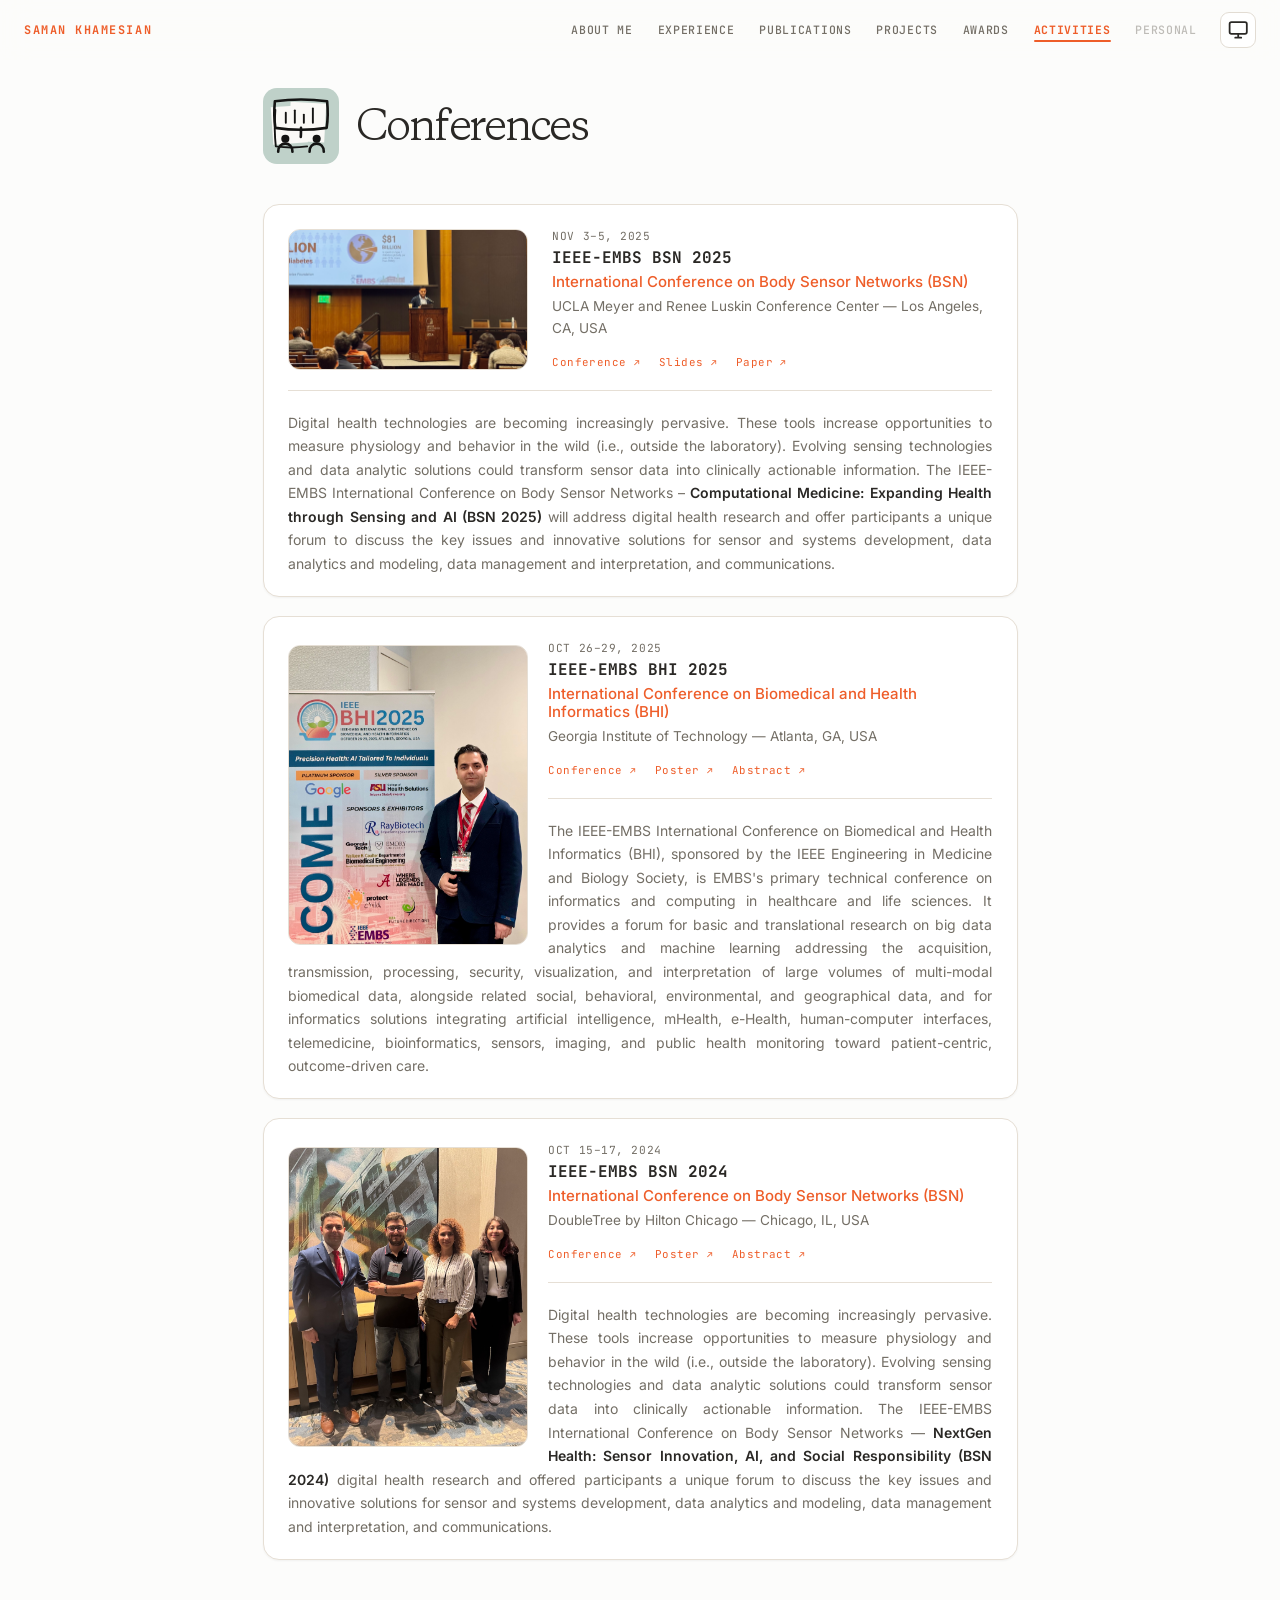
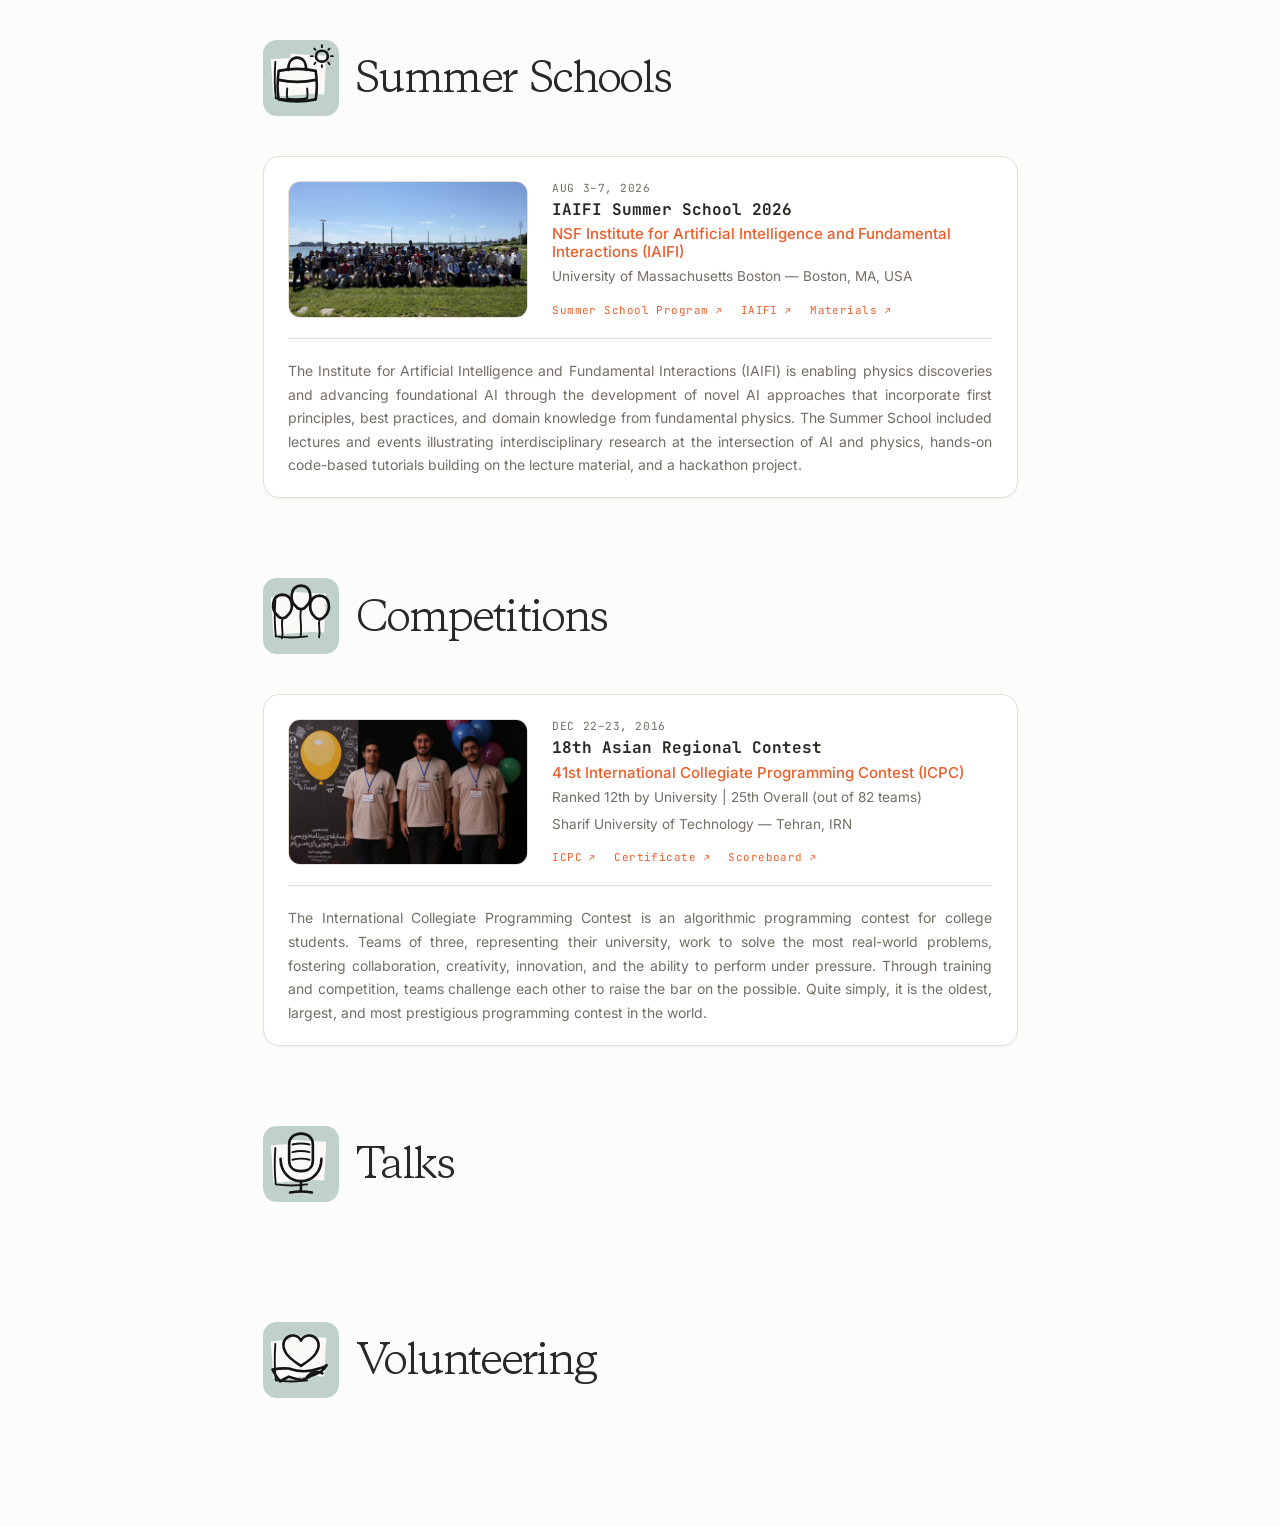
==== commit 7ee1b19c: "Add ACM 2016" ====
--- a/activities.html
+++ b/activities.html
@@ -337,17 +337,32 @@
             <h2>Competitions</h2>
         </div>
 
-        <ol class="tl">
-            <!-- entry template:
-            <li>
-                <span class="tl-dot"></span>
-                <div class="when">YEAR</div>
-                <div class="deg">Contest name</div>
-                <div class="track">Regional / national / final</div>
-                <div class="sch">Placement or rank</div>
-                <div class="meta">City, Country</div>
-            </li>
-            -->
+        <ol class="ac-list">
+            <li class="ac-card">
+                <div class="ac-row">
+                    <div class="ac-pic">
+                        <img class="ac-shot" src="images/acm-2016.jpg" alt="41st ACM International Collegiate Programming Contest" loading="lazy" style="--pic-y: 0%">
+                    </div>
+
+                    <div class="ac-head">
+                        <div class="ac-when">DEC 22&ndash;23, 2016</div>
+                        <div class="ac-t">18th Asian Regional Contest</div>
+                        <div class="ac-org">41st International Collegiate Programming Contest (ICPC)</div>
+                        <div class="ac-meta">Ranked 12th by University | 25th Overall (out of 82 teams)</div>
+                        <div class="ac-meta">Sharif University of Technology &mdash; Tehran, IRN</div>
+                    </div>
+
+                    <div class="ac-links">
+                        <a class="ac-link" href="https://icpc.global/" target="_blank" rel="noopener">ICPC <span class="arw" aria-hidden="true">&#8599;</span></a>
+                        <a class="ac-link" href="files/acm-asia-2016.pdf" target="_blank" rel="noopener">Certificate <span class="arw" aria-hidden="true">&#8599;</span></a>
+                        <a class="ac-link" href="https://icpc.ir/2016/scoreboard/" target="_blank" rel="noopener">Scoreboard <span class="arw" aria-hidden="true">&#8599;</span></a>
+                    </div>
+
+                    <div class="ac-body">
+                        <p class="ac-desc">The International Collegiate Programming Contest is an algorithmic programming contest for college students. Teams of three, representing their university, work to solve the most real-world problems, fostering collaboration, creativity, innovation, and the ability to perform under pressure. Through training and competition, teams challenge each other to raise the bar on the possible. Quite simply, it is the oldest, largest, and most prestigious programming contest in the world.</p>
+                    </div>
+                </div>
+            </li>
         </ol>
     </section>
 
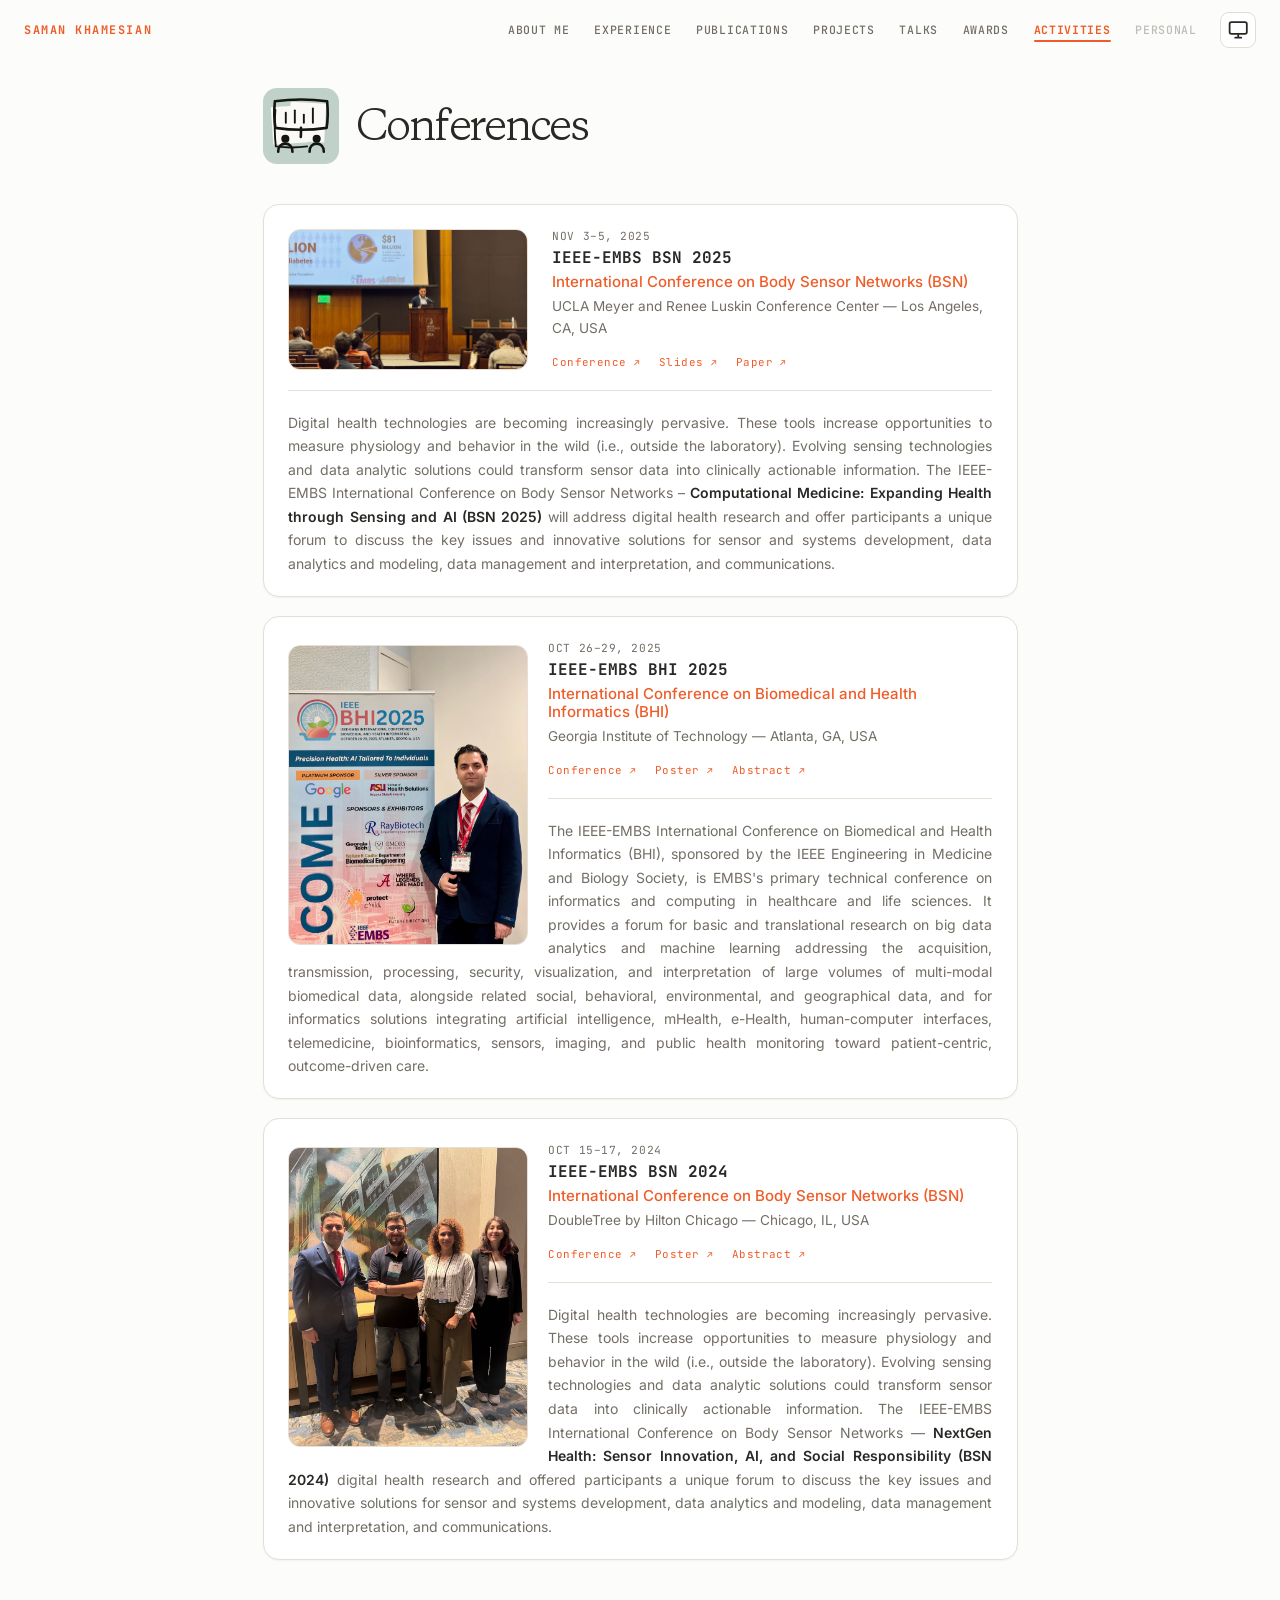
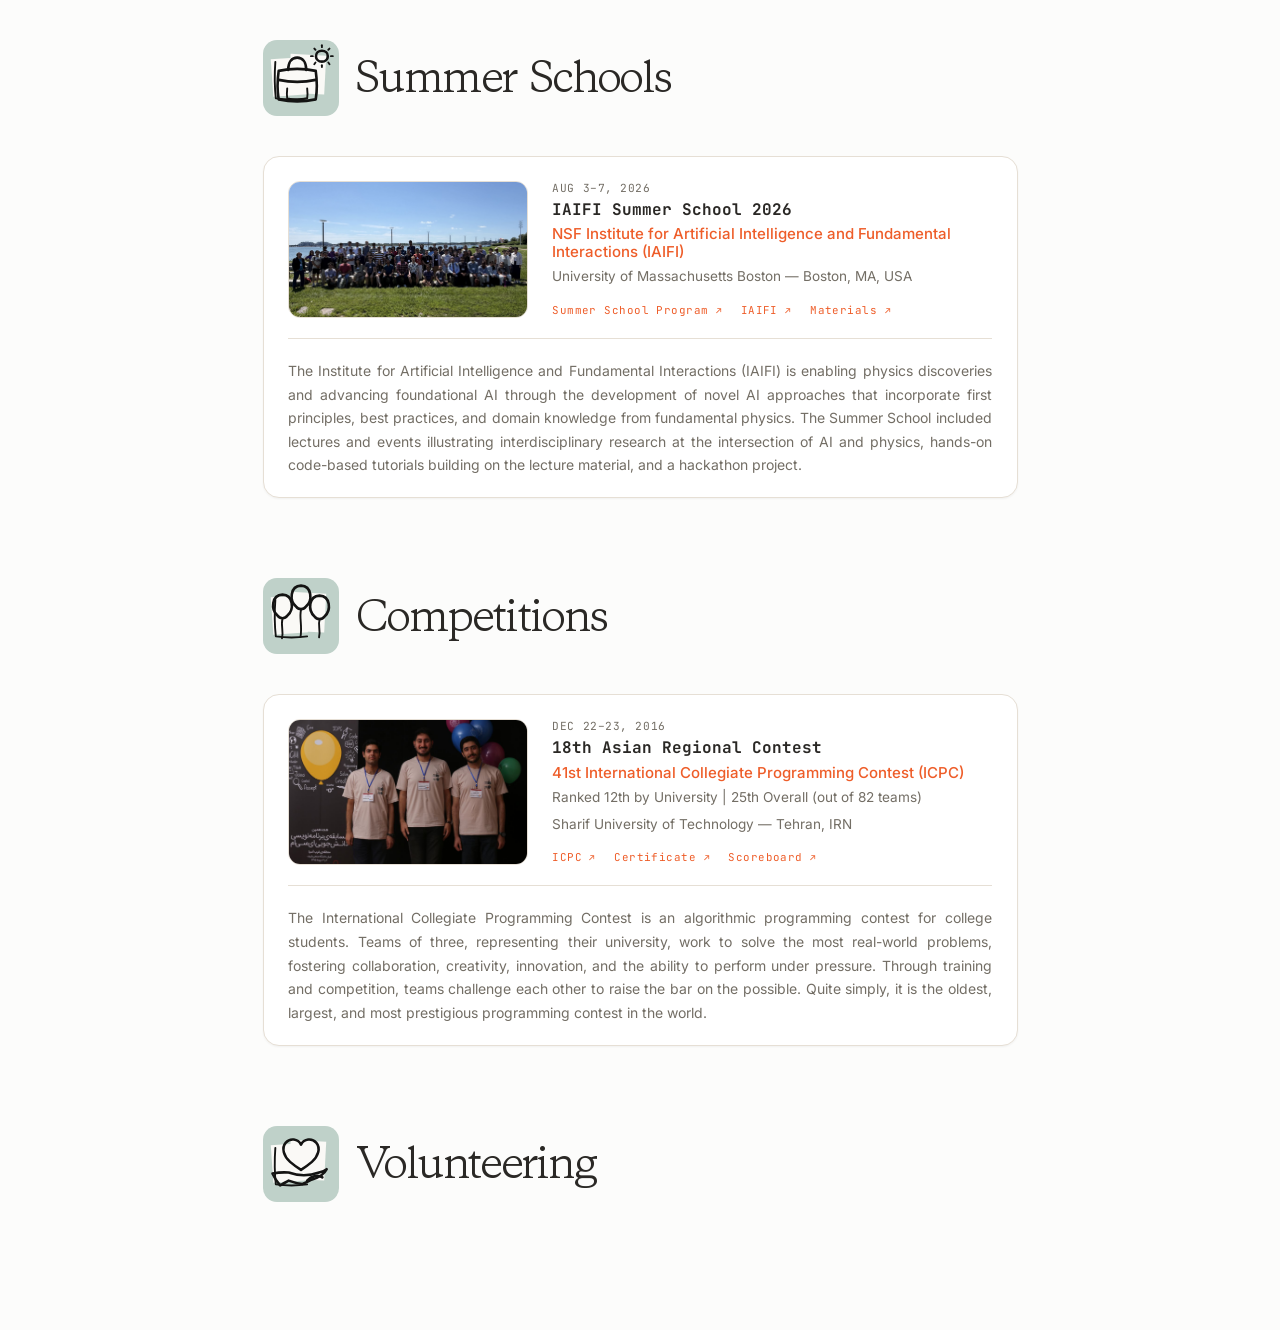
==== commit ba585a58: "Add talks page" ====
--- a/activities.html
+++ b/activities.html
@@ -30,6 +30,7 @@
             <a class="nav-link" href="/experience">Experience</a>
             <a class="nav-link" href="/publications">Publications</a>
             <a class="nav-link" href="/projects">Projects</a>
+            <a class="nav-link" href="/talks">Talks</a>
             <a class="nav-link" href="/awards">Awards</a>
             <a class="nav-link" href="/activities" aria-current="page">Activities</a>
             <a class="nav-link is-soon" href="#" aria-disabled="true">Personal</a>
@@ -367,47 +368,6 @@
     </section>
 
     <!-- ============================================================
-         TALKS
-         ============================================================ -->
-    <section class="edu" id="talks">
-        <div class="edu-head">
-            <div class="edu-logo">
-                <!-- microphone -->
-                <svg viewBox="0 0 320 320" xmlns="http://www.w3.org/2000/svg" role="img" aria-label="Talks">
-                    <rect width="320" height="320" rx="18" fill="#BFD1C9"/>
-                    <rect x="38" y="76" width="146" height="158" fill="#FAF9F6" transform="rotate(-4 111 155)"/>
-                    <rect x="112" y="62" width="150" height="164" fill="#FAF9F6" transform="rotate(3 187 144)"/>
-                    <g fill="none" stroke="#141413" stroke-width="8" stroke-linecap="round" stroke-linejoin="round">
-                        <path d="M52 92 C 48 146 49 200 54 246 C 100 252 148 251 186 246"/>
-                        <path d="M124 78 C 144 73 176 73 196 78"/>
-                        <path d="M124 110 C 144 105 176 105 196 110"/>
-                        <path d="M124 142 C 144 137 176 137 196 142"/>
-                    </g>
-                    <g fill="none" stroke="#141413" stroke-width="11" stroke-linecap="round" stroke-linejoin="round">
-                        <path d="M160 32 C 128 32 110 52 110 78 C 110 106 110 128 110 146 C 110 172 128 190 160 190 C 192 190 210 172 210 146 C 210 128 210 106 210 78 C 210 52 192 32 160 32 Z"/>
-                        <path d="M74 138 C 74 194 112 232 160 232 C 208 232 246 194 246 138"/>
-                        <path d="M160 232 C 160 252 160 264 159 274"/>
-                        <path d="M114 280 C 146 274 176 274 206 280"/>
-                    </g>
-                </svg>
-            </div>
-            <h2>Talks</h2>
-        </div>
-
-        <ol class="tl">
-            <!-- entry template:
-            <li>
-                <span class="tl-dot"></span>
-                <div class="when">MON YEAR</div>
-                <div class="deg">Talk title</div>
-                <div class="sch">Venue or host</div>
-                <div class="meta">City, Country</div>
-            </li>
-            -->
-        </ol>
-    </section>
-
-    <!-- ============================================================
          VOLUNTEERING
          ============================================================ -->
     <section class="edu" id="volunteering">
--- a/styles.css
+++ b/styles.css
@@ -388,7 +388,7 @@
 .art-fit { width: 100%; overflow: hidden; }
 .name-block { display: block; width: max-content; transform-origin: left top; }
 .name {
-    font-family: 'JetBrains Mono', ui-monospace, monospace;
+    font-family: ui-monospace, monospace;
     font-weight: 700;
     font-size: var(--art-font-size);
     line-height: 1;
@@ -1057,7 +1057,7 @@
     line-height: 1.6;
 }
 
-@media (max-width: 860px) {
+@media (max-width: 980px) {
     .nav-burger {
         display: flex;
         align-items: center;
@@ -1164,7 +1164,7 @@
        drops under the title instead of being pushed to the right */
     .pj-card { padding: 1.25rem 1.2rem 1.1rem; }
     .pj-head h3 { font-size: 1.35rem; }
-    .pj-yr { margin-left: 0; padding-top: 0; }
+    /*.pj-yr { margin-left: 0; padding-top: 0; }*/
 }
 
 @media (prefers-reduced-motion: reduce) {
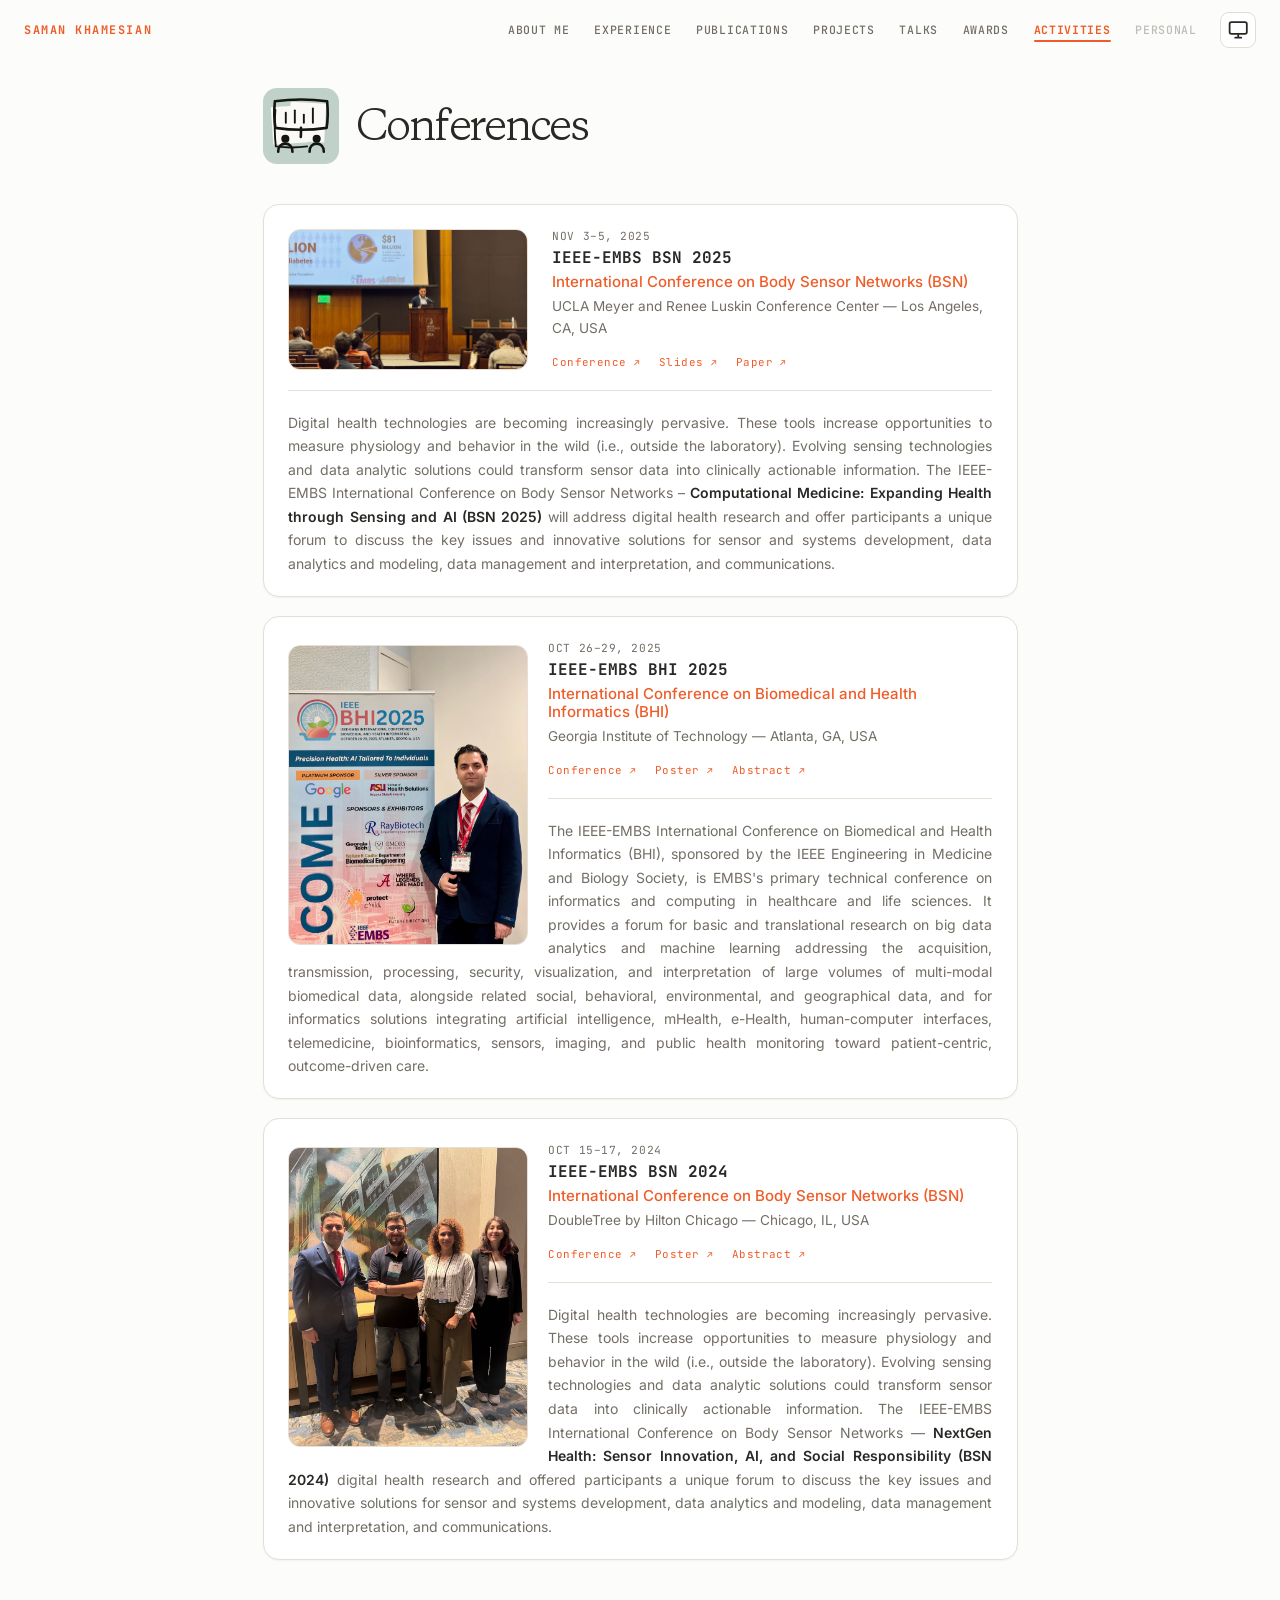
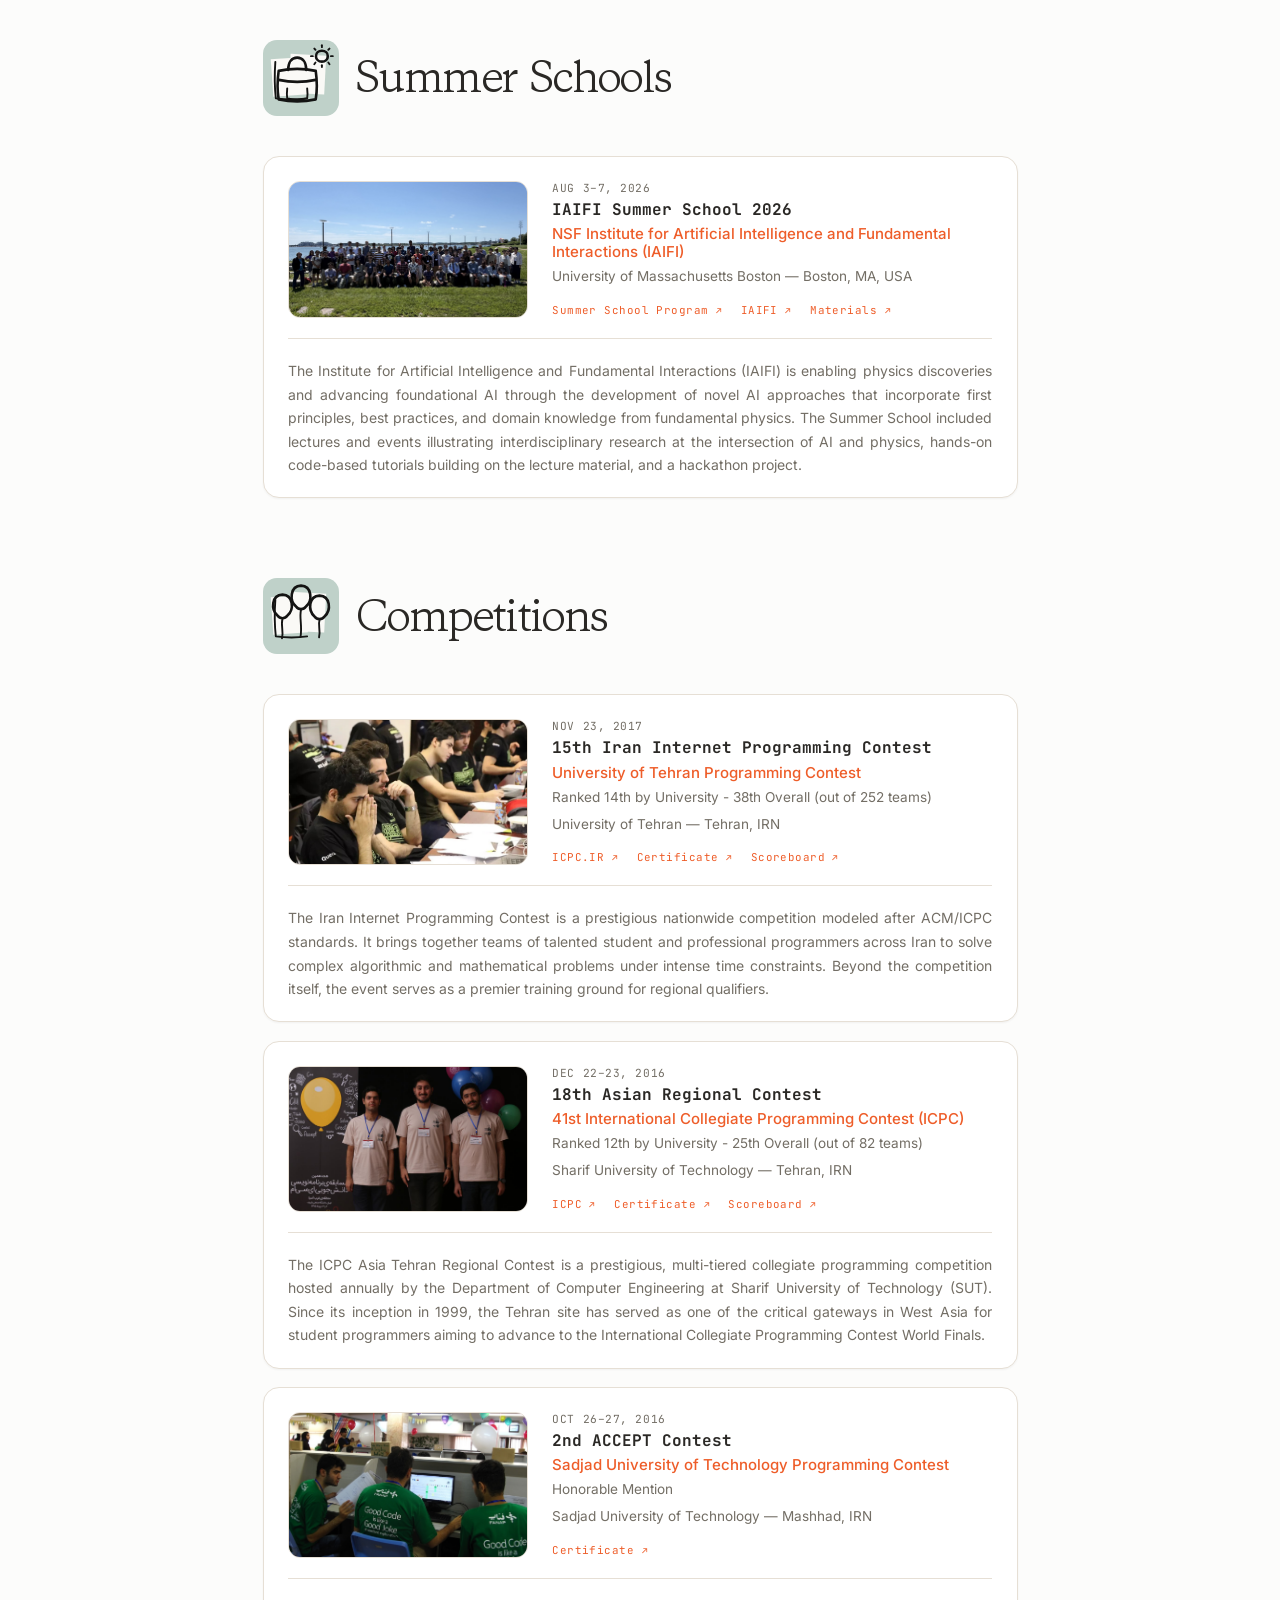
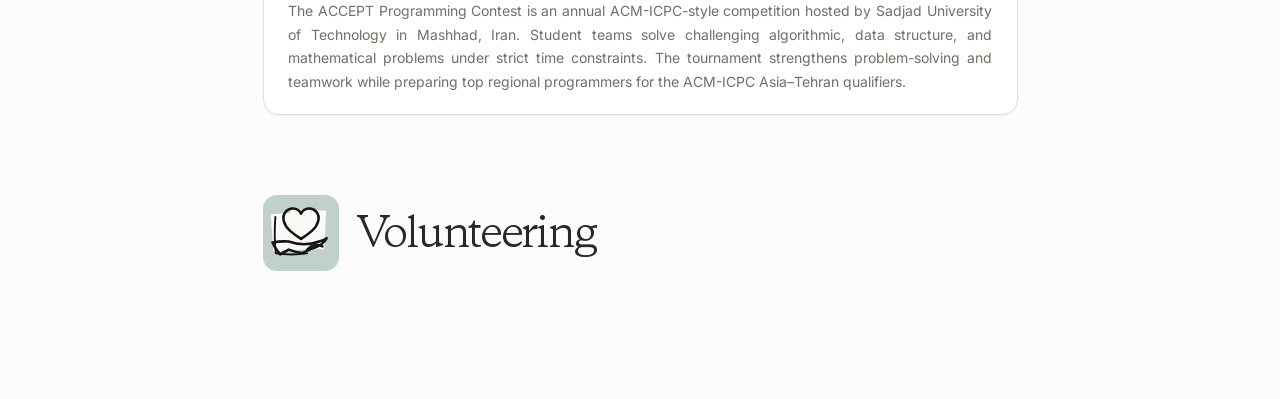
==== commit 7907d386: "Modify activities" ====
--- a/activities.html
+++ b/activities.html
@@ -342,6 +342,32 @@
             <li class="ac-card">
                 <div class="ac-row">
                     <div class="ac-pic">
+                        <img class="ac-shot" src="images/acm-2017.jpg" alt="University of Tehran Programming Contest" loading="lazy" style="--pic-y: 100%">
+                    </div>
+
+                    <div class="ac-head">
+                        <div class="ac-when">NOV 23, 2017</div>
+                        <div class="ac-t">15th Iran Internet Programming Contest</div>
+                        <div class="ac-org">University of Tehran Programming Contest</div>
+                        <div class="ac-meta">Ranked 14th by University - 38th Overall (out of 252 teams)</div>
+                        <div class="ac-meta">University of Tehran &mdash; Tehran, IRN</div>
+                    </div>
+
+                    <div class="ac-links">
+                        <a class="ac-link" href="https://icpc.ir/2017/internet-contest" target="_blank" rel="noopener">ICPC.IR <span class="arw" aria-hidden="true">&#8599;</span></a>
+                        <a class="ac-link" href="files/acm-tehran-2017.pdf" target="_blank" rel="noopener">Certificate <span class="arw" aria-hidden="true">&#8599;</span></a>
+                        <a class="ac-link" href="https://icpc.ir/2017/iipc/standing.htm" target="_blank" rel="noopener">Scoreboard <span class="arw" aria-hidden="true">&#8599;</span></a>
+                    </div>
+
+                    <div class="ac-body">
+                        <p class="ac-desc">The Iran Internet Programming Contest is a prestigious nationwide competition modeled after ACM/ICPC standards. It brings together teams of talented student and professional programmers across Iran to solve complex algorithmic and mathematical problems under intense time constraints. Beyond the competition itself, the event serves as a premier training ground for regional qualifiers.</p>
+                    </div>
+                </div>
+            </li>
+
+            <li class="ac-card">
+                <div class="ac-row">
+                    <div class="ac-pic">
                         <img class="ac-shot" src="images/acm-2016.jpg" alt="41st ACM International Collegiate Programming Contest" loading="lazy" style="--pic-y: 0%">
                     </div>
 
@@ -349,7 +375,7 @@
                         <div class="ac-when">DEC 22&ndash;23, 2016</div>
                         <div class="ac-t">18th Asian Regional Contest</div>
                         <div class="ac-org">41st International Collegiate Programming Contest (ICPC)</div>
-                        <div class="ac-meta">Ranked 12th by University | 25th Overall (out of 82 teams)</div>
+                        <div class="ac-meta">Ranked 12th by University - 25th Overall (out of 82 teams)</div>
                         <div class="ac-meta">Sharif University of Technology &mdash; Tehran, IRN</div>
                     </div>
 
@@ -360,10 +386,35 @@
                     </div>
 
                     <div class="ac-body">
-                        <p class="ac-desc">The International Collegiate Programming Contest is an algorithmic programming contest for college students. Teams of three, representing their university, work to solve the most real-world problems, fostering collaboration, creativity, innovation, and the ability to perform under pressure. Through training and competition, teams challenge each other to raise the bar on the possible. Quite simply, it is the oldest, largest, and most prestigious programming contest in the world.</p>
-                    </div>
-                </div>
-            </li>
+                        <p class="ac-desc">The ICPC Asia Tehran Regional Contest is a prestigious, multi-tiered collegiate programming competition hosted annually by the Department of Computer Engineering at Sharif University of Technology (SUT). Since its inception in 1999, the Tehran site has served as one of the critical gateways in West Asia for student programmers aiming to advance to the International Collegiate Programming Contest World Finals.</p>
+                    </div>
+                </div>
+            </li>
+
+            <li class="ac-card">
+                <div class="ac-row">
+                    <div class="ac-pic">
+                        <img class="ac-shot" src="images/acm-sadjad-2016.JPG" alt="Sadjad University of Technology Programming Contest" loading="lazy" style="--pic-y: 90%">
+                    </div>
+
+                    <div class="ac-head">
+                        <div class="ac-when">OCT 26&ndash;27, 2016</div>
+                        <div class="ac-t">2nd ACCEPT Contest</div>
+                        <div class="ac-org">Sadjad University of Technology Programming Contest</div>
+                        <div class="ac-meta">Honorable Mention</div>
+                        <div class="ac-meta">Sadjad University of Technology &mdash; Mashhad, IRN</div>
+                    </div>
+
+                    <div class="ac-links">
+                        <a class="ac-link" href="files/acm-sadjad-2016.pdf" target="_blank" rel="noopener">Certificate <span class="arw" aria-hidden="true">&#8599;</span></a>
+                    </div>
+
+                    <div class="ac-body">
+                        <p class="ac-desc">The ACCEPT Programming Contest is an annual ACM-ICPC-style competition hosted by Sadjad University of Technology in Mashhad, Iran. Student teams solve challenging algorithmic, data structure, and mathematical problems under strict time constraints. The tournament strengthens problem-solving and teamwork while preparing top regional programmers for the ACM-ICPC Asia–Tehran qualifiers.</p>
+                    </div>
+                </div>
+            </li>
+
         </ol>
     </section>
 
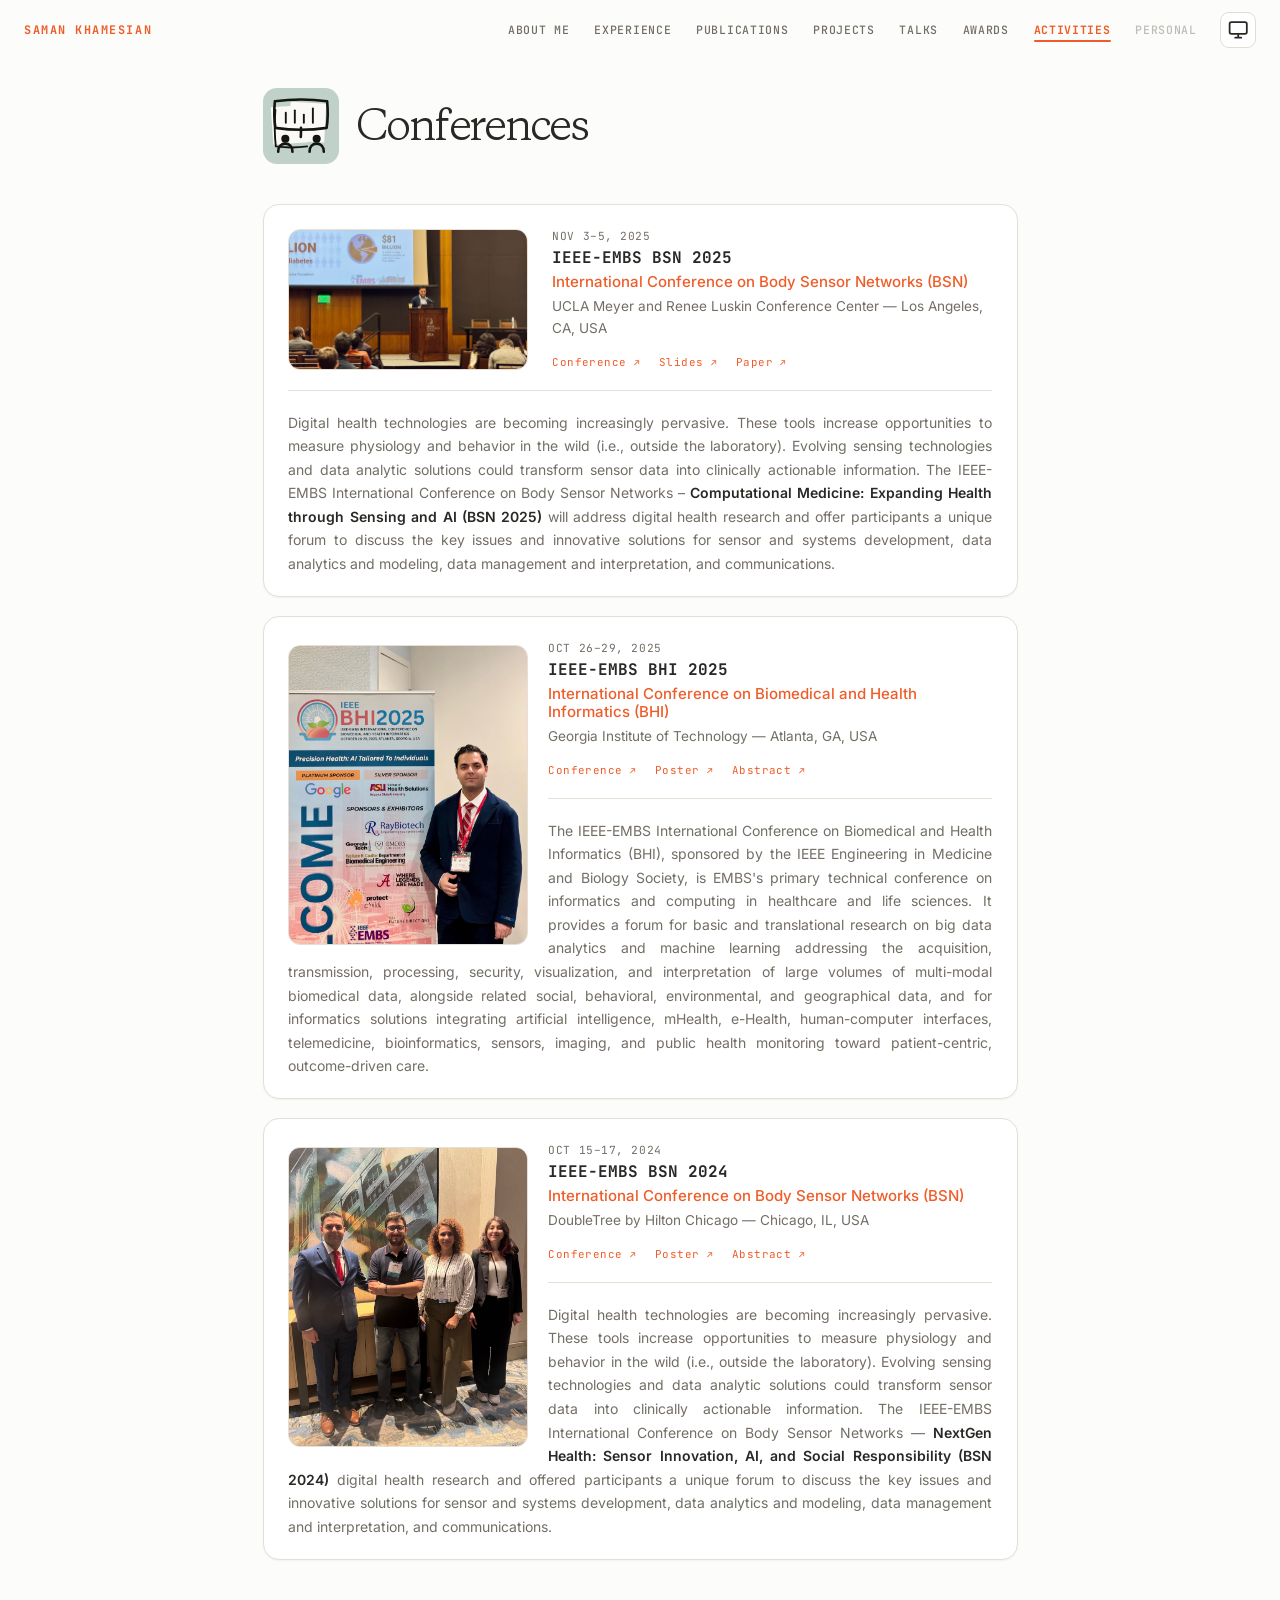
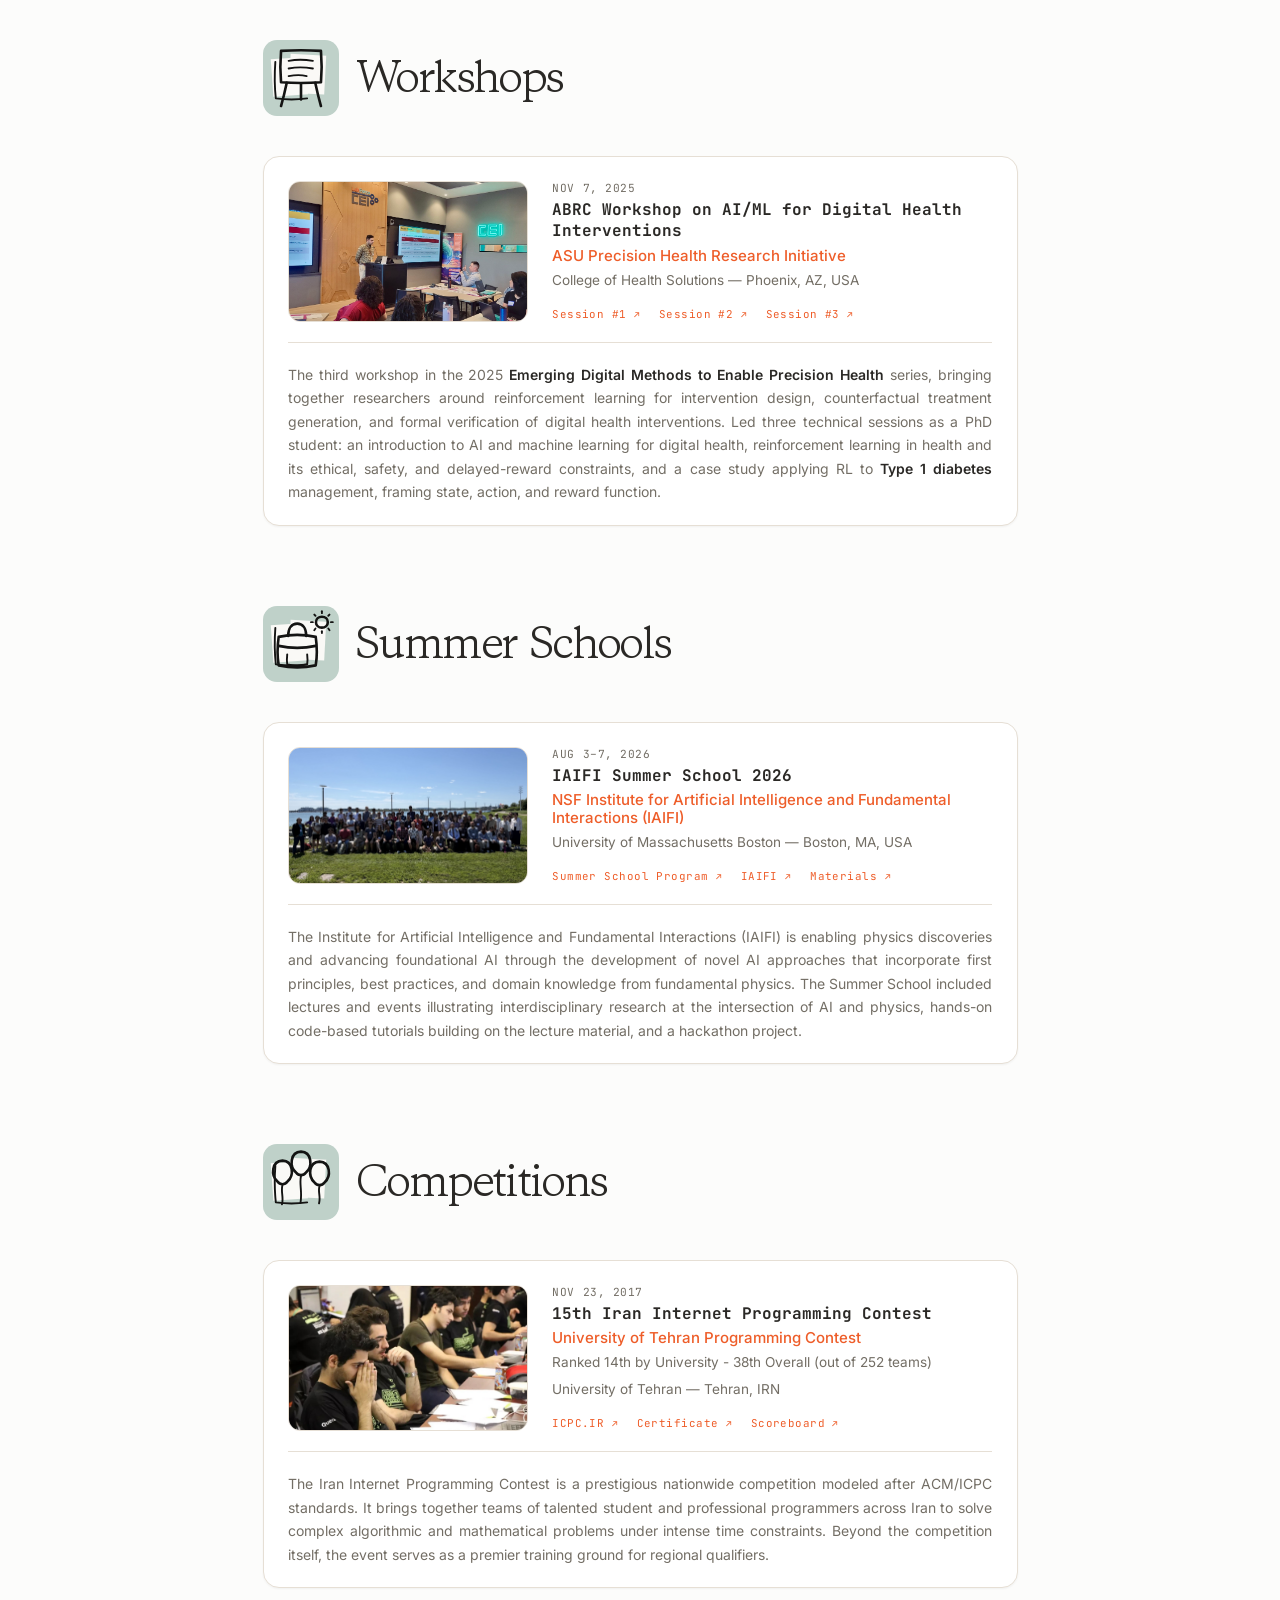
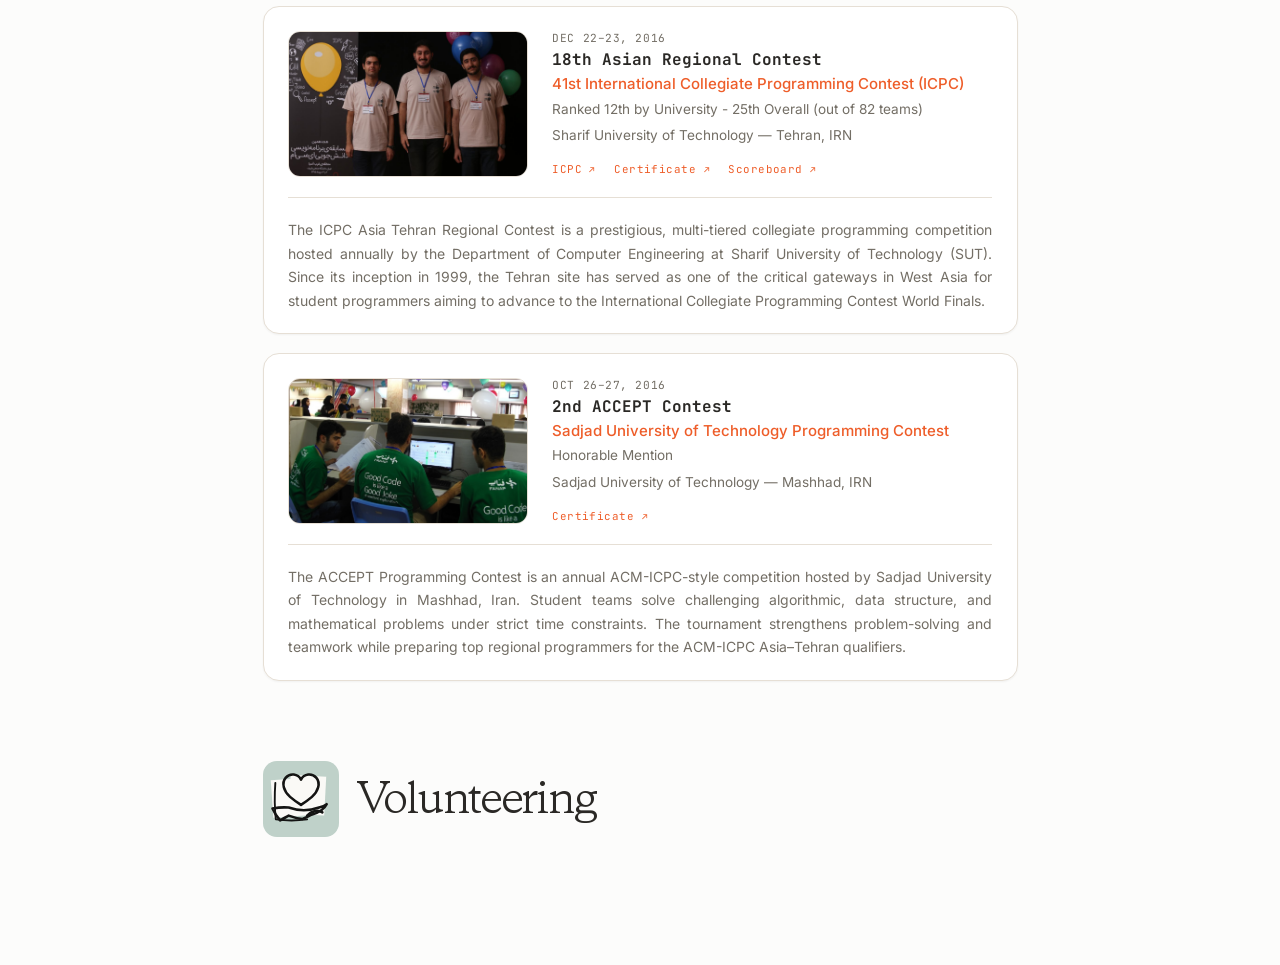
==== commit 26830c7f: "Add workshop section" ====
--- a/activities.html
+++ b/activities.html
@@ -239,6 +239,84 @@
                     </div>
                     <div class="ac-links">
                         <a class="ac-link" href="#" target="_blank" rel="noopener">Conference <span class="arw" aria-hidden="true">&#8599;</span></a>
+                    </div>
+                    <div class="ac-body">
+                        <p class="ac-desc">Description.</p>
+                    </div>
+                </div>
+            </li>
+            -->
+        </ol>
+    </section>
+
+    <!-- ============================================================
+     WORKSHOPS
+     ============================================================ -->
+    <section class="edu" id="workshops">
+        <div class="edu-head">
+            <div class="edu-logo">
+                <!-- flip chart / easel -->
+                <svg viewBox="0 0 320 320" xmlns="http://www.w3.org/2000/svg" role="img" aria-label="Workshops">
+                    <rect width="320" height="320" rx="18" fill="#BFD1C9"/>
+                    <rect x="38" y="76" width="146" height="158" fill="#FAF9F6" transform="rotate(-4 111 155)"/>
+                    <rect x="112" y="62" width="150" height="164" fill="#FAF9F6" transform="rotate(3 187 144)"/>
+                    <g fill="none" stroke="#141413" stroke-width="8" stroke-linecap="round" stroke-linejoin="round">
+                        <path d="M52 92 C 48 146 49 200 54 246 C 100 252 148 251 186 246"/>
+                        <path d="M108 88 C 134 83 180 83 210 88"/>
+                        <path d="M108 120 C 134 115 180 115 210 120"/>
+                        <path d="M108 152 C 134 147 164 147 184 152"/>
+                    </g>
+                    <g fill="none" stroke="#141413" stroke-width="11" stroke-linecap="round" stroke-linejoin="round">
+                        <path d="M76 46 C 130 42 190 42 244 46 C 248 92 248 134 244 178 C 190 182 130 182 76 178 C 72 134 72 92 76 46 Z"/>
+                        <path d="M100 180 C 92 218 84 250 76 278"/>
+                        <path d="M220 180 C 228 218 236 250 244 278"/>
+                        <path d="M160 182 C 160 212 160 232 160 250"/>
+                    </g>
+                </svg>
+            </div>
+            <h2>Workshops</h2>
+        </div>
+
+        <ol class="ac-list">
+            <li class="ac-card">
+                <div class="ac-row">
+                    <div class="ac-pic">
+                        <img class="ac-shot" src="images/abrc-workshop-2025.jpg" alt="ABRC Workshop on AI/ML for Digital Health Interventions, ASU College of Health Solutions" loading="lazy" style="--pic-y: 100%">
+                    </div>
+
+                    <div class="ac-head">
+                        <div class="ac-when">NOV 7, 2025</div>
+                        <div class="ac-t">ABRC Workshop on AI/ML for Digital Health Interventions</div>
+                        <div class="ac-org">ASU Precision Health Research Initiative</div>
+                        <div class="ac-meta">College of Health Solutions &mdash; Phoenix, AZ, USA</div>
+                    </div>
+
+                    <div class="ac-links">
+                        <a class="ac-link" href="files/abrc-2025-1-intro-ai.pdf" target="_blank" rel="noopener">Session #1 <span class="arw" aria-hidden="true">&#8599;</span></a>
+                        <a class="ac-link" href="files/abrc-2025-2-rl-health.pdf" target="_blank" rel="noopener">Session #2 <span class="arw" aria-hidden="true">&#8599;</span></a>
+                        <a class="ac-link" href="files/abrc-2025-3-rl-metabolic.pdf" target="_blank" rel="noopener">Session #3 <span class="arw" aria-hidden="true">&#8599;</span></a>
+                    </div>
+
+                    <div class="ac-body">
+                        <p class="ac-desc">The third workshop in the 2025 <strong>Emerging Digital Methods to Enable Precision Health</strong> series, bringing together researchers around reinforcement learning for intervention design, counterfactual treatment generation, and formal verification of digital health interventions. Led three technical sessions as a PhD student: an introduction to AI and machine learning for digital health, reinforcement learning in health and its ethical, safety, and delayed-reward constraints, and a case study applying RL to <strong>Type 1 diabetes</strong> management, framing state, action, and reward function.</p>
+                    </div>
+                </div>
+            </li>
+
+            <!-- entry template:
+            <li class="ac-card">
+                <div class="ac-row">
+                    <div class="ac-pic">
+                        <img class="ac-shot" src="images/FILE.jpg" alt="ALT TEXT" loading="lazy">
+                    </div>
+                    <div class="ac-head">
+                        <div class="ac-when">MON D, YYYY</div>
+                        <div class="ac-t">WORKSHOP NAME</div>
+                        <div class="ac-org">Host organization or series</div>
+                        <div class="ac-meta">Venue &mdash; City, State, Country</div>
+                    </div>
+                    <div class="ac-links">
+                        <a class="ac-link" href="#" target="_blank" rel="noopener">Workshop <span class="arw" aria-hidden="true">&#8599;</span></a>
                     </div>
                     <div class="ac-body">
                         <p class="ac-desc">Description.</p>
--- a/styles.css
+++ b/styles.css
@@ -3,14 +3,39 @@
    Loaded by every page. Nothing here is page-specific; the
    only thing that changes per page is which blocks of markup
    are present.
+
+   FILE ORDER
+     1  Fonts
+     2  Tokens (:root) and dark theme
+     3  Base / reset
+     4  Sticky nav and theme control
+     5  Binary background
+     6  Hero (home only)
+     7  Overview cards (home only)
+     8  Sections and the education timeline
+     9  Publications      .pub-
+    10  Projects          .pj-
+    11  Awards and honors .aw-
+    12  Activities        .ac-
+    13  Talks             .tk-
+    14  Media queries — every responsive rule on the site
+
+   Every page block is prefixed so nothing collides. All the
+   phone and tablet rules live together at the bottom, so
+   changing how something behaves on mobile means editing one
+   place rather than hunting through the file.
    =========================================================== */
 
-/* ---------- Anthropic Serif (self-hosted, headings only).
-   One variable font: wght 300..800, opsz 16..48. The weight
-   RANGE below is what tells the browser the axis exists — with
-   a single value it assumes the file only has Light and FAKES
-   any other weight by smearing the outlines, which is what
-   swallowed the space in "Work Experience". ---------- */
+
+/* ===========================================================
+   1  FONTS
+   ===========================================================
+   Anthropic Serif, self-hosted, headings only. One variable
+   font: wght 300..800, opsz 16..48. The weight RANGE below is
+   what tells the browser the axis exists — with a single value
+   it assumes the file only has Light and FAKES any other weight
+   by smearing the outlines, which is what swallowed the space
+   in "Work Experience". */
 @font-face {
     font-family: 'Anthropic Serif';
     src: url('fonts/AnthropicSerif.woff2') format('woff2');
@@ -19,6 +44,10 @@
     font-display: swap;
 }
 
+
+/* ===========================================================
+   2  TOKENS
+   =========================================================== */
 :root {
     --bg-color: #FCFCFB;
     --text-primary: #2A2825;
@@ -104,12 +133,16 @@
        have no hero to measure against, so this is the dial that
        matches them to the home page's on-screen width. */
     --col-sub: 755px;
-}
-
-/* ===========================================================
-   DARK THEME — only colors change here, no layout values.
-   Set by theme.js on <html data-theme="dark"> before first paint.
-   =========================================================== */
+
+    /* activities photos — see section 12 */
+    --ac-pic-w: 240px;    /* one width for every photo, both orientations */
+    --ac-pic-mr: 20px;    /* space between a floated photo and the text   */
+    --ac-pic-mb: 10px;    /* space under it before a line runs full width */
+}
+
+/* ---------- dark theme — only colors change here, no layout
+   values. Set by theme.js on <html data-theme="dark"> before
+   first paint. ---------- */
 html[data-theme="dark"] {
     --bg-color: #181818;            /* rgb(24,24,24) */
     --text-primary: #EDEAE4;
@@ -153,6 +186,10 @@
     color-scheme: dark;
 }
 
+
+/* ===========================================================
+   3  BASE
+   =========================================================== */
 * { box-sizing: border-box; margin: 0; padding: 0; }
 
 /* min-height (not height) so the body can grow past one screen */
@@ -174,12 +211,13 @@
     transition: background-color 0.3s ease, color 0.3s ease;
 }
 
+
 /* ===========================================================
-   STICKY NAV
+   4  STICKY NAV
    DOM order is burger -> name -> links -> tools, which gives
    the desktop row (name left, tabs right) and the mobile row
    (burger left, name beside it, theme right) with no duplicated
-   markup — only `order` and `display` change in the media query.
+   markup — only `order` and `display` change in section 14.
    =========================================================== */
 .nav {
     position: fixed;
@@ -330,8 +368,9 @@
 .theme-item[aria-checked="true"] .ti-icon { color: var(--text-primary); }
 .theme-item[aria-checked="true"] .ti-check { opacity: 1; }
 
+
 /* ===========================================================
-   ANIMATED BINARY BACKGROUND
+   5  ANIMATED BINARY BACKGROUND
    absolute (not fixed) = stays at the top of the page and
    scrolls away, so you only ever see these 6 rows
    =========================================================== */
@@ -366,7 +405,11 @@
     to   { transform: translateX(0%); }
 }
 
-/* ---------- page column (JS scales this to fit the viewport) ---------- */
+
+/* ===========================================================
+   6  HERO (home only)
+   =========================================================== */
+/* page column — JS scales this to fit the viewport */
 .page {
     max-width: var(--col);
     width: 110%;
@@ -375,9 +418,6 @@
     transform-origin: top center;
 }
 
-/* ===========================================================
-   HERO (home only)
-   =========================================================== */
 .hero {
     display: flex;
     align-items: center;
@@ -408,14 +448,12 @@
 }
 .photo-frame img { width: 100%; height: 100%; object-fit: cover; display: block; }
 
-/* ===========================================================
-   ACTION ROW — Download Resume pill first, then the profile
-   tiles, spread edge to edge across the name block so the last
-   tile lands flush with the final ASCII character.
+/* ---------- action row — Download Resume pill first, then the
+   profile tiles, spread edge to edge across the name block so
+   the last tile lands flush with the final ASCII character.
    space-between splits the leftover width EQUALLY between every
    pair, so all the gaps stay identical on their own; the 0.5rem
-   gap below is only the floor if space runs out.
-   =========================================================== */
+   gap below is only the floor if space runs out. ---------- */
 .socials {
     display: flex;
     flex-wrap: wrap;
@@ -538,9 +576,10 @@
     50.01%, 100% { opacity: 0; }
 }
 
+
 /* ===========================================================
-   OVERVIEW CARDS (home only) — 2 x 2, sibling of #page so the
-   hero can still scale independently.
+   7  OVERVIEW CARDS (home only) — 2 x 2, sibling of #page so
+   the hero can still scale independently.
 
    A live card is one <a class="card">. A page that doesn't
    exist yet is <div class="card is-soon"> — same shell, dashed
@@ -685,8 +724,9 @@
 .card.is-soon .card-head h3 { color: var(--text-secondary); }
 .stat.soon { border-style: dashed; letter-spacing: 0.12em; }
 
+
 /* ===========================================================
-   SECTIONS — Education / Research / Work / Teaching / Pubs.
+   8  SECTIONS — Education / Research / Work / Teaching / Pubs.
    On the home page these were pinned to the hero by JS; on the
    subpages there is no hero, so plain centering does the job.
    =========================================================== */
@@ -832,8 +872,8 @@
 
 
 /* ===========================================================
-   PUBLICATIONS — reference list. Every class is prefixed .pub-
-   so nothing collides with the .tl timeline.
+   9  PUBLICATIONS — reference list. Every class is prefixed
+   .pub- so nothing collides with the .tl timeline.
    =========================================================== */
 .pub-grp {
     font-family: var(--font-mono);
@@ -890,12 +930,13 @@
 .pub-link:focus-visible { outline: 2px solid var(--accent); outline-offset: 3px; }
 .pub-link + .pub-link { margin-left: 0.9rem; }
 
+
 /* ===========================================================
-   PROJECTS — one card per project, newest first. Every class is
-   prefixed .pj- so nothing collides with the .tl timeline or the
-   .pub- reference list. Note that .tl .pts .pj already exists as
-   a DESCENDANT selector inside a timeline bullet, so it can't
-   reach anything here.
+   10  PROJECTS — one card per project, newest first. Every
+   class is prefixed .pj- so nothing collides with the .tl
+   timeline or the .pub- reference list. Note that .tl .pts .pj
+   already exists as a DESCENDANT selector inside a timeline
+   bullet, so it can't reach anything here.
    =========================================================== */
 .pj-list { display: flex; flex-direction: column; gap: 1.15rem; }
 
@@ -1007,25 +1048,48 @@
 .pj-link:hover, .pj-link:focus-visible { border-bottom-color: var(--accent); }
 .pj-link:focus-visible { outline: 2px solid var(--accent); outline-offset: 3px; }
 
+
 /* ===========================================================
-   MOBILE
-   =========================================================== */
-/* ===========================================================
-   HONORS AND AWARDS — awards.html. Every class is prefixed
+   11  AWARDS AND HONORS — awards.html. Every class is prefixed
    .aw- so nothing collides with the .tl timeline, the .pub-
    reference list, or the .pj- project cards.
 
-   No rail: a timeline implies one thing leading to the next,
-   which is true of degrees and jobs but not of awards. The
-   hairlines separate rather than connect.
-
-   The type scale is lifted verbatim from the .tl education
-   entries, so an award reads in the same voice as a degree.
+   The page carries two .aw-list sections: Awards (grants and
+   selections conferred) and Honors (placements, rankings and
+   academic milestones). Each list is sorted newest first and
+   gets its own rail, so the orange dot at the top of each one
+   means "most recent in this section", exactly as it does on
+   the education timeline.
+
+   The rail and the type scale are both lifted verbatim from
+   the .tl education entries, so an award reads in the same
+   voice as a degree.
    =========================================================== */
-.aw-list { list-style: none; border-top: 1px solid var(--border-color); }
-.aw-list li {
-    padding: 1.2rem 0 1.3rem;
-    border-bottom: 1px solid var(--border-color);
+.aw-list { list-style: none; position: relative; padding-left: 2.5rem; }
+.aw-list::before {
+    content: '';
+    position: absolute;
+    left: var(--edu-rail);
+    top: 0.6rem;
+    bottom: 0.6rem;
+    width: 1px;
+    background: var(--border-color);
+}
+.aw-list li { position: relative; padding: 0 0 2.1rem; }
+.aw-list li:last-child { padding-bottom: 0; }
+
+.aw-dot {
+    position: absolute;
+    left: calc(var(--edu-rail) - 2.5rem - 4px);
+    top: 0.42rem;
+    width: 9px;
+    height: 9px;
+    border-radius: 50%;
+    background: var(--border-color);
+}
+.aw-list li:first-child .aw-dot {
+    background: var(--accent);
+    box-shadow: 0 0 0 4px var(--dot-glow);
 }
 
 .aw-when {
@@ -1057,6 +1121,348 @@
     line-height: 1.6;
 }
 
+
+/* ===========================================================
+   12  ACTIVITIES — activities.html. Every class is prefixed
+   .ac- so nothing collides with the .tl timeline, the .pub-
+   reference list, the .pj- project cards or the .aw- awards.
+
+   No rail: these events don't lead into one another. Each entry
+   is a card and the gaps separate them.
+
+   The shell is the .pj-card shell verbatim — 16px radius, the
+   same padding, border and shadow — minus the hover lift, which
+   reads as a promise that the card is clickable. It isn't;
+   every destination sits in the .ac-links row.
+
+   TWO ARRANGEMENTS, ONE SET OF MARKUP. The children are always
+   .ac-pic, .ac-head, .ac-links, .ac-body in that order; adding
+   .is-portrait to the row switches which arrangement applies.
+
+     LANDSCAPE (default) — a grid. The photo has no ratio of its
+     own: it is a fixed-width column that stretches from the top
+     of the date to the bottom of the links. The description
+     then runs the full width of the card underneath, with a
+     full-width rule separating the two.
+
+     PORTRAIT (.is-portrait) — a float. A tall photo beside a
+     grid column would leave a block of dead space under itself,
+     so instead the heading and links set beside it and the
+     description carries on under it once the lines clear its
+     bottom edge. .ac-head and .ac-links get overflow:hidden so
+     they stay put beside the photo, which also stops the rule
+     under the links being drawn across the picture.
+
+   PER-PHOTO SHAPE AND CROP. --pic-ar, --pic-x and --pic-y go
+   inline on .ac-pic, so each photo carries its own settings:
+
+     <div class="ac-pic" style="--pic-ar: 4 / 5; --pic-y: 34%">
+
+   --pic-ar applies to portrait entries only, since a landscape
+   frame takes its height from the text. It defaults to 4/5, and
+   --pic-x / --pic-y default to 50%. Set --pic-ar to the source
+   file's own ratio and nothing is cropped at all.
+
+   The three --ac-pic-* dials live in :root, section 2.
+   =========================================================== */
+.ac-list { list-style: none; display: flex; flex-direction: column; gap: 1.15rem; }
+
+.ac-card {
+    background: var(--card-bg);
+    border: 1px solid var(--card-border);
+    border-radius: 16px;
+    padding: 1.5rem 1.55rem 1.3rem;
+    box-shadow: var(--card-shadow);
+    overflow: hidden;
+    transition: background-color 0.3s ease, border-color 0.3s ease;
+}
+
+/* ---------- shared pieces ----------
+
+   The <img> is absolutely positioned, which is not decoration.
+   A landscape frame is sized by the text beside it, and a grid
+   item that spans rows contributes its min-content height to
+   those rows. An in-flow <img> has an intrinsic height — a
+   240px-wide 4:3 photo reports 180px — so it would push the
+   rows taller than the copy needs and open a gap between the
+   location line and the links. Out of flow it contributes
+   nothing and the rows size to the text alone. */
+.ac-pic {
+    position: relative;
+    border-radius: 12px;
+    overflow: hidden;
+    border: 1px solid var(--border-color);
+    background: var(--card-bg);
+}
+.ac-shot {
+    position: absolute;
+    inset: 0;
+    display: block;
+    width: 100%;
+    height: 100%;
+    object-fit: cover;
+    object-position: var(--pic-x, 50%) var(--pic-y, 50%);
+}
+
+/* ---------- landscape — grid. Photo spans the heading and the
+   links, so its bottom edge lands on the last link. ---------- */
+.ac-row {
+    display: grid;
+    grid-template-columns: var(--ac-pic-w) 1fr;
+    column-gap: 1.5rem;
+    grid-template-areas:
+        "pic head"
+        "pic links"
+        "body body";
+}
+.ac-row > .ac-pic {
+    grid-area: pic;
+    align-self: stretch;
+    /* stops a short entry squashing the frame into a letterbox */
+    min-height: 118px;
+}
+.ac-head  { grid-area: head; }
+.ac-links { grid-area: links; }
+.ac-body  { grid-area: body; }
+
+/* the separator, full width, between the heading block and the
+   description */
+.ac-body {
+    margin-top: 1.25rem;
+    padding-top: 1.25rem;
+    border-top: 1px solid var(--border-color);
+}
+
+.ac-row.no-photo {
+    grid-template-columns: 1fr;
+    grid-template-areas:
+        "head"
+        "links"
+        "body";
+}
+
+/* ---------- portrait — float. Description wraps under the
+   photo. ---------- */
+.ac-row.is-portrait { display: block; }
+.ac-row.is-portrait::after { content: ''; display: block; clear: both; }
+
+/* The bottom margin is deliberately small. Text only runs the
+   full width once a whole line box clears the float's MARGIN
+   box, and a line that overlaps it by even a pixel is pushed
+   down entire — so every extra pixel here can cost a full line
+   of dead space under the photo. The leading of the first
+   full-width line already supplies the visual gap. */
+.ac-row.is-portrait > .ac-pic {
+    float: left;
+    width: var(--ac-pic-w);
+    aspect-ratio: var(--pic-ar, 4 / 5);
+    min-height: 0;
+    margin: 0.25rem var(--ac-pic-mr) var(--ac-pic-mb) 0;
+}
+/* block formatting contexts, so these two sit beside the photo
+   rather than flowing around it */
+.ac-row.is-portrait > .ac-head,
+.ac-row.is-portrait > .ac-links { overflow: hidden; }
+
+/* the rule moves onto the links row, where it stops at the
+   photo's edge instead of crossing it */
+.ac-row.is-portrait > .ac-links {
+    padding-bottom: 1.25rem;
+    margin-bottom: 1.25rem;
+    border-bottom: 1px solid var(--border-color);
+}
+.ac-row.is-portrait > .ac-body {
+    margin-top: 0;
+    padding-top: 0;
+    border-top: 0;
+}
+
+/* ---------- type — lifted verbatim from the .tl education
+   entries and the .aw- awards, so an event reads in the same
+   voice ---------- */
+.ac-when {
+    font-family: var(--font-mono);
+    font-size: 0.7rem;
+    letter-spacing: 0.05em;
+    color: var(--text-secondary);
+}
+.ac-t {
+    font-family: var(--font-mono);
+    font-size: 1rem;
+    font-weight: 700;
+    margin-top: 0.25rem;
+    line-height: 1.35;
+}
+/* line-height 1.2, not the 1.4 of .aw-org. A landscape frame
+   takes its height from this block, so a looser leading here
+   makes the photo taller and squarer — 1.2 is what the approved
+   proportion was measured at. */
+.ac-org {
+    font-size: 0.94rem;
+    font-weight: 500;
+    color: var(--accent);
+    margin-top: 0.28rem;
+    line-height: 1.2;
+}
+.ac-meta {
+    font-size: 0.85rem;
+    color: var(--text-secondary);
+    margin-top: 0.32rem;
+    line-height: 1.6;
+}
+
+/* same look as .pj-link */
+.ac-links {
+    display: flex;
+    flex-wrap: wrap;
+    align-items: center;
+    gap: 0.35rem 1.15rem;
+    margin-top: 0.95rem;
+}
+.ac-link {
+    font-family: var(--font-mono);
+    font-size: 0.68rem;
+    letter-spacing: 0.04em;
+    color: var(--accent);
+    text-decoration: none;
+    border-bottom: 1px solid transparent;
+    transition: border-color 0.2s ease;
+    white-space: nowrap;
+}
+.ac-link:hover, .ac-link:focus-visible { border-bottom-color: var(--accent); }
+.ac-link:focus-visible { outline: 2px solid var(--accent); outline-offset: 3px; }
+.ac-link .arw { font-size: 0.85em; }
+
+/* same justification as .pj-desc — at this measure an
+   unhyphenated justify opens rivers of white space */
+.ac-desc {
+    font-size: 0.875rem;
+    line-height: 1.68;
+    color: var(--text-secondary);
+    text-align: justify;
+    text-justify: inter-word;
+    hyphens: auto;
+}
+.ac-desc strong { color: var(--text-primary); font-weight: 600; }
+
+
+/* ===========================================================
+   13  TALKS — talks.html. Every class is prefixed .tk- so
+   nothing collides with the .tl timeline, the .pub- reference
+   list, the .pj- project cards, the .aw- awards or the .ac-
+   activities.
+
+   No rail and no card. Talks are grouped by year, and the only
+   rule on the page is the hairline in the year label, so the
+   year groups are the only visible division. The gap between
+   the date column and the entry is the .pub-list gap, and the
+   date itself is the .pub-yr type, so a talk lines up with a
+   publication.
+
+   The type scale is lifted from the .tl education entries and
+   the .aw- awards: title, then host in accent, then location.
+   =========================================================== */
+
+/* year label — .pub-grp verbatim */
+.tk-grp {
+    font-family: var(--font-mono);
+    font-size: 0.68rem;
+    letter-spacing: 0.16em;
+    text-transform: uppercase;
+    color: var(--text-secondary);
+    display: flex;
+    align-items: center;
+    gap: 0.85rem;
+    margin: 2.4rem 0 1.15rem;
+}
+.tk-grp:first-of-type { margin-top: 0; }
+/* hairline that runs from the label out to the right edge */
+.tk-grp::after {
+    content: '';
+    flex: 1;
+    height: 1px;
+    background: var(--border-color);
+}
+
+.tk-list { list-style: none; display: flex; flex-direction: column; gap: 2.1rem; }
+.tk-list li { display: flex; gap: 1.15rem; }
+
+/* fixed-width date column so every entry's text starts on the
+   same vertical line. .pub-yr's type at a width that fits
+   "Sep 30" rather than a bare year. */
+.tk-when {
+    flex: 0 0 4.4rem;
+    font-family: var(--font-mono);
+    font-size: 0.76rem;
+    font-weight: 700;
+    color: var(--accent);
+    padding-top: 0.12em;
+}
+
+.tk-main { min-width: 0; }
+
+.tk-t {
+    font-family: var(--font-mono);
+    font-size: 1rem;
+    font-weight: 700;
+    line-height: 1.35;
+}
+.tk-org {
+    font-size: 0.94rem;
+    font-weight: 500;
+    color: var(--accent);
+    margin-top: 0.28rem;
+    line-height: 1.4;
+}
+.tk-meta {
+    font-size: 0.85rem;
+    color: var(--text-secondary);
+    margin-top: 0.32rem;
+    line-height: 1.6;
+}
+
+/* Justified with hyphens: at this column width an unhyphenated
+   justify opens rivers of white space between words. */
+.tk-desc {
+    font-size: 0.875rem;
+    line-height: 1.68;
+    color: var(--text-secondary);
+    margin-top: 0.6rem;
+    text-align: justify;
+    text-justify: inter-word;
+    hyphens: auto;
+}
+.tk-desc strong { color: var(--text-primary); font-weight: 600; }
+
+.tk-links {
+    display: flex;
+    flex-wrap: wrap;
+    align-items: center;
+    gap: 0.35rem 1.15rem;
+    margin-top: 0.85rem;
+}
+.tk-link {
+    font-family: var(--font-mono);
+    font-size: 0.68rem;
+    letter-spacing: 0.04em;
+    color: var(--accent);
+    text-decoration: none;
+    border-bottom: 1px solid transparent;
+    white-space: nowrap;
+    transition: border-color 0.2s ease;
+}
+.tk-link:hover, .tk-link:focus-visible { border-bottom-color: var(--accent); }
+.tk-link:focus-visible { outline: 2px solid var(--accent); outline-offset: 3px; }
+
+
+/* ===========================================================
+   14  MEDIA QUERIES
+   Every responsive rule on the site lives here, in one place,
+   grouped by breakpoint and then by the section it belongs to.
+   =========================================================== */
+
+/* ---------- 980px — tablet. The nav collapses into a burger
+   menu; nothing else changes. ---------- */
 @media (max-width: 980px) {
     .nav-burger {
         display: flex;
@@ -1100,7 +1506,10 @@
     .nav-link[aria-current="page"] { background: var(--menu-hover); }
 }
 
+/* ---------- 640px — phone ---------- */
 @media (max-width: 640px) {
+
+    /* tokens */
     :root {
         --nav-h: 3.4rem;
         --icon-size: min(40px, 10vw);
@@ -1110,11 +1519,13 @@
         --card-logo-size: 48px;
         --hub-gap: 14px;
     }
+
+    /* base and nav */
     body { padding: calc(var(--nav-h) + 1.25rem) 1rem 3rem; }
     .nav { padding: 0 1rem; gap: 0.6rem; }
     .nav-home { font-size: 0.62rem; letter-spacing: 0.1em; }
 
-    /* 110% overflowed the screen and clipped long lines */
+    /* hero — 110% overflowed the screen and clipped long lines */
     .page { width: 100%; }
     .hero { flex-direction: column-reverse; align-items: center; gap: 1.6rem; width: 100%; }
     .name-wrap { width: 100%; }
@@ -1123,7 +1534,6 @@
         height: clamp(150px, 46vw, 210px);
         margin: 0 auto;
     }
-
     /* PHONE ONLY — tiles keep their spread across the full width,
        then the resume drops to its own full-width row underneath,
        sitting directly above the terminal. `order` does the move,
@@ -1134,18 +1544,18 @@
         margin-top: 1.1rem;
     }
     .socials .resume { order: 99; flex: 1 0 100%; margin-top: 1rem; }
-
     .bio { margin-top: 1.1rem; }
     .term-body { padding: 1.1rem 1rem 1.2rem; }
     .term { font-size: 0.76rem; line-height: 1.66; }
     .bin-row { font-size: 18px; letter-spacing: 34px; }
 
+    /* overview cards — one per row */
     .hub { margin-top: 2.5rem; padding-bottom: 2rem; }
-    /* one card per row on a phone */
     .hub-grid { grid-template-columns: 1fr; }
     .card { padding: 1.25rem 1.2rem 1.1rem; }
     .card-head h3 { font-size: 1.35rem; }
 
+    /* sections and timeline */
     .edu { margin-top: 3.25rem; padding-bottom: 2rem; }
     .edu + .edu { margin-top: 1.25rem; }
     .edu-head { gap: 0.85rem; margin-bottom: 1.9rem; }
@@ -1154,267 +1564,24 @@
     .tl li { padding-bottom: 1.8rem; }
     .tl .deg { font-size: 0.95rem; }
 
-    /* year moves above the entry instead of beside it */
+    /* publications — year moves above the entry instead of
+       beside it */
     .pub-list li { flex-direction: column; gap: 0.25rem; }
     .pub-yr { flex: none; }
 
-    .aw-list li { padding: 1.05rem 0 1.15rem; }
-
-    /* project cards: same padding as the home cards, and the year
-       drops under the title instead of being pushed to the right */
+    /* projects — same padding as the home cards */
     .pj-card { padding: 1.25rem 1.2rem 1.1rem; }
     .pj-head h3 { font-size: 1.35rem; }
     /*.pj-yr { margin-left: 0; padding-top: 0; }*/
-}
-
-@media (prefers-reduced-motion: reduce) {
-    html { scroll-behavior: auto; }
-    .bin-row { animation: none; transform: translateX(-50%); }
-    .social, .resume, .theme-btn, .card, .card-more .arw, .pj-card { transition: none; }
-    .theme-menu { animation: none; }
-    .cursor { animation: none; }
-}
-
-
-/* ===========================================================
-   ACTIVITIES ENTRIES — activities.html. Every class is prefixed
-   .ac- so nothing collides with the .tl timeline, the .pub-
-   reference list, the .pj- project cards or the .aw- awards.
-
-   No rail: like awards, these events don't lead into one
-   another. Each entry is a card and the gaps separate them.
-
-   The shell is the .pj-card shell verbatim — 16px radius, the
-   same padding, border and shadow — minus the hover lift, which
-   reads as a promise that the card is clickable. It isn't;
-   every destination sits in the .ac-links row.
-
-   TWO ARRANGEMENTS, ONE SET OF MARKUP. The children are always
-   .ac-pic, .ac-head, .ac-links, .ac-body in that order; adding
-   .is-portrait to the row switches which arrangement applies.
-
-     LANDSCAPE (default) — a grid. The photo has no ratio of its
-     own: it is a fixed-width column that stretches from the top
-     of the date to the bottom of the links. The description
-     then runs the full width of the card underneath, with a
-     full-width rule separating the two.
-
-     PORTRAIT (.is-portrait) — a float. A tall photo beside a
-     grid column would leave a block of dead space under itself,
-     so instead the heading and links set beside it and the
-     description carries on under it once the lines clear its
-     bottom edge. .ac-head and .ac-links get overflow:hidden so
-     they stay put beside the photo, which also stops the rule
-     under the links being drawn across the picture.
-
-   PER-PHOTO SHAPE AND CROP. --pic-ar, --pic-x and --pic-y go
-   inline on .ac-pic, so each photo carries its own settings:
-
-     <div class="ac-pic" style="--pic-ar: 4 / 5; --pic-y: 34%">
-
-   --pic-ar applies to portrait entries only, since a landscape
-   frame takes its height from the text. It defaults to 4/5, and
-   --pic-x / --pic-y default to 50%. Set --pic-ar to the source
-   file's own ratio and nothing is cropped at all.
-   =========================================================== */
-:root {
-    --ac-pic-w: 240px;    /* one width for every photo, both orientations */
-    --ac-pic-mr: 20px;    /* space between a floated photo and the text   */
-    --ac-pic-mb: 10px;    /* space under it before a line runs full width */
-}
-
-.ac-list { list-style: none; display: flex; flex-direction: column; gap: 1.15rem; }
-
-.ac-card {
-    background: var(--card-bg);
-    border: 1px solid var(--card-border);
-    border-radius: 16px;
-    padding: 1.5rem 1.55rem 1.3rem;
-    box-shadow: var(--card-shadow);
-    overflow: hidden;
-    transition: background-color 0.3s ease, border-color 0.3s ease;
-}
-
-/* ---------- shared pieces ----------
-
-   The <img> is absolutely positioned, which is not decoration.
-   A landscape frame is sized by the text beside it, and a grid
-   item that spans rows contributes its min-content height to
-   those rows. An in-flow <img> has an intrinsic height — a
-   240px-wide 4:3 photo reports 180px — so it would push the
-   rows taller than the copy needs and open a gap between the
-   location line and the links. Out of flow it contributes
-   nothing and the rows size to the text alone. */
-.ac-pic {
-    position: relative;
-    border-radius: 12px;
-    overflow: hidden;
-    border: 1px solid var(--border-color);
-    background: var(--paper);
-}
-.ac-shot {
-    position: absolute;
-    inset: 0;
-    display: block;
-    width: 100%;
-    height: 100%;
-    object-fit: cover;
-    object-position: var(--pic-x, 50%) var(--pic-y, 50%);
-}
-
-/* ===========================================================
-   LANDSCAPE — grid. Photo spans the heading and the links, so
-   its bottom edge lands on the last link.
-   =========================================================== */
-.ac-row {
-    display: grid;
-    grid-template-columns: var(--ac-pic-w) 1fr;
-    column-gap: 1.5rem;
-    grid-template-areas:
-        "pic head"
-        "pic links"
-        "body body";
-}
-.ac-row > .ac-pic {
-    grid-area: pic;
-    align-self: stretch;
-    /* stops a short entry squashing the frame into a letterbox */
-    min-height: 118px;
-}
-.ac-head  { grid-area: head; }
-.ac-links { grid-area: links; }
-.ac-body  { grid-area: body; }
-
-/* the separator, full width, between the heading block and the
-   description */
-.ac-body {
-    margin-top: 1.25rem;
-    padding-top: 1.25rem;
-    border-top: 1px solid var(--border-color);
-}
-
-.ac-row.no-photo {
-    grid-template-columns: 1fr;
-    grid-template-areas:
-        "head"
-        "links"
-        "body";
-}
-
-/* ===========================================================
-   PORTRAIT — float. Description wraps under the photo.
-   =========================================================== */
-.ac-row.is-portrait { display: block; }
-.ac-row.is-portrait::after { content: ''; display: block; clear: both; }
-
-/* The bottom margin is deliberately small. Text only runs the
-   full width once a whole line box clears the float's MARGIN
-   box, and a line that overlaps it by even a pixel is pushed
-   down entire — so every extra pixel here can cost a full line
-   of dead space under the photo. The leading of the first
-   full-width line already supplies the visual gap. */
-.ac-row.is-portrait > .ac-pic {
-    float: left;
-    width: var(--ac-pic-w);
-    aspect-ratio: var(--pic-ar, 4 / 5);
-    min-height: 0;
-    margin: 0.25rem var(--ac-pic-mr) var(--ac-pic-mb) 0;
-}
-/* block formatting contexts, so these two sit beside the photo
-   rather than flowing around it */
-.ac-row.is-portrait > .ac-head,
-.ac-row.is-portrait > .ac-links { overflow: hidden; }
-
-/* the rule moves onto the links row, where it stops at the
-   photo's edge instead of crossing it */
-.ac-row.is-portrait > .ac-links {
-    padding-bottom: 1.25rem;
-    margin-bottom: 1.25rem;
-    border-bottom: 1px solid var(--border-color);
-}
-.ac-row.is-portrait > .ac-body {
-    margin-top: 0;
-    padding-top: 0;
-    border-top: 0;
-}
-
-/* ===========================================================
-   TYPE — lifted verbatim from the .tl education entries and the
-   .aw- awards, so an event reads in the same voice
-   =========================================================== */
-.ac-when {
-    font-family: var(--font-mono);
-    font-size: 0.7rem;
-    letter-spacing: 0.05em;
-    color: var(--text-secondary);
-}
-.ac-t {
-    font-family: var(--font-mono);
-    font-size: 1rem;
-    font-weight: 700;
-    margin-top: 0.25rem;
-    line-height: 1.35;
-}
-/* line-height 1.2, not the 1.4 of .aw-org. A landscape frame
-   takes its height from this block, so a looser leading here
-   makes the photo taller and squarer — 1.2 is what the approved
-   proportion was measured at. */
-.ac-org {
-    font-size: 0.94rem;
-    font-weight: 500;
-    color: var(--accent);
-    margin-top: 0.28rem;
-    line-height: 1.2;
-}
-.ac-meta {
-    font-size: 0.85rem;
-    color: var(--text-secondary);
-    margin-top: 0.32rem;
-    line-height: 1.6;
-}
-
-/* same look as .pj-link */
-.ac-links {
-    display: flex;
-    flex-wrap: wrap;
-    align-items: center;
-    gap: 0.35rem 1.15rem;
-    margin-top: 0.95rem;
-}
-.ac-link {
-    font-family: var(--font-mono);
-    font-size: 0.68rem;
-    letter-spacing: 0.04em;
-    color: var(--accent);
-    text-decoration: none;
-    border-bottom: 1px solid transparent;
-    transition: border-color 0.2s ease;
-    white-space: nowrap;
-}
-.ac-link:hover, .ac-link:focus-visible { border-bottom-color: var(--accent); }
-.ac-link:focus-visible { outline: 2px solid var(--accent); outline-offset: 3px; }
-.ac-link .arw { font-size: 0.85em; }
-
-/* same justification as .pj-desc — at this measure an
-   unhyphenated justify opens rivers of white space */
-.ac-desc {
-    font-size: 0.875rem;
-    line-height: 1.68;
-    color: var(--text-secondary);
-    text-align: justify;
-    text-justify: inter-word;
-    hyphens: auto;
-}
-.ac-desc strong { color: var(--text-primary); font-weight: 600; }
-
-/* ===========================================================
-   MOBILE — the photo goes full width above the text in both
-   arrangements, so neither the grid columns nor the float have
-   anything left to do. Padding matches .pj-card's phone padding.
-   =========================================================== */
-@media (max-width: 640px) {
+
+    /* awards — the rail narrows to match .tl */
+    .aw-list { padding-left: 1.9rem; }
+    .aw-dot { left: calc(var(--edu-rail) - 1.9rem - 4px); }
+
+    /* activities — the photo goes full width above the text in
+       both arrangements, so neither the grid columns nor the
+       float have anything left to do. Padding matches .pj-card. */
     .ac-card { padding: 1.25rem 1.2rem 1.1rem; }
-
     .ac-row,
     .ac-row.no-photo {
         grid-template-columns: 1fr;
@@ -1437,8 +1604,20 @@
         margin: 0 0 1.15rem;
     }
     .ac-desc { text-align: left; }
-}
-
+
+    /* talks — date moves above the entry instead of beside it */
+    .tk-list li { flex-direction: column; gap: 0.3rem; }
+    .tk-when { flex: none; padding-top: 0; }
+    .tk-desc { text-align: left; }
+}
+
+/* ---------- reduced motion — applies when the visitor has
+   turned off animations in their operating system ---------- */
 @media (prefers-reduced-motion: reduce) {
-    .ac-card { transition: none; }
+    html { scroll-behavior: auto; }
+    .bin-row { animation: none; transform: translateX(-50%); }
+    .social, .resume, .theme-btn, .card, .card-more .arw,
+    .pj-card, .ac-card { transition: none; }
+    .theme-menu { animation: none; }
+    .cursor { animation: none; }
 }
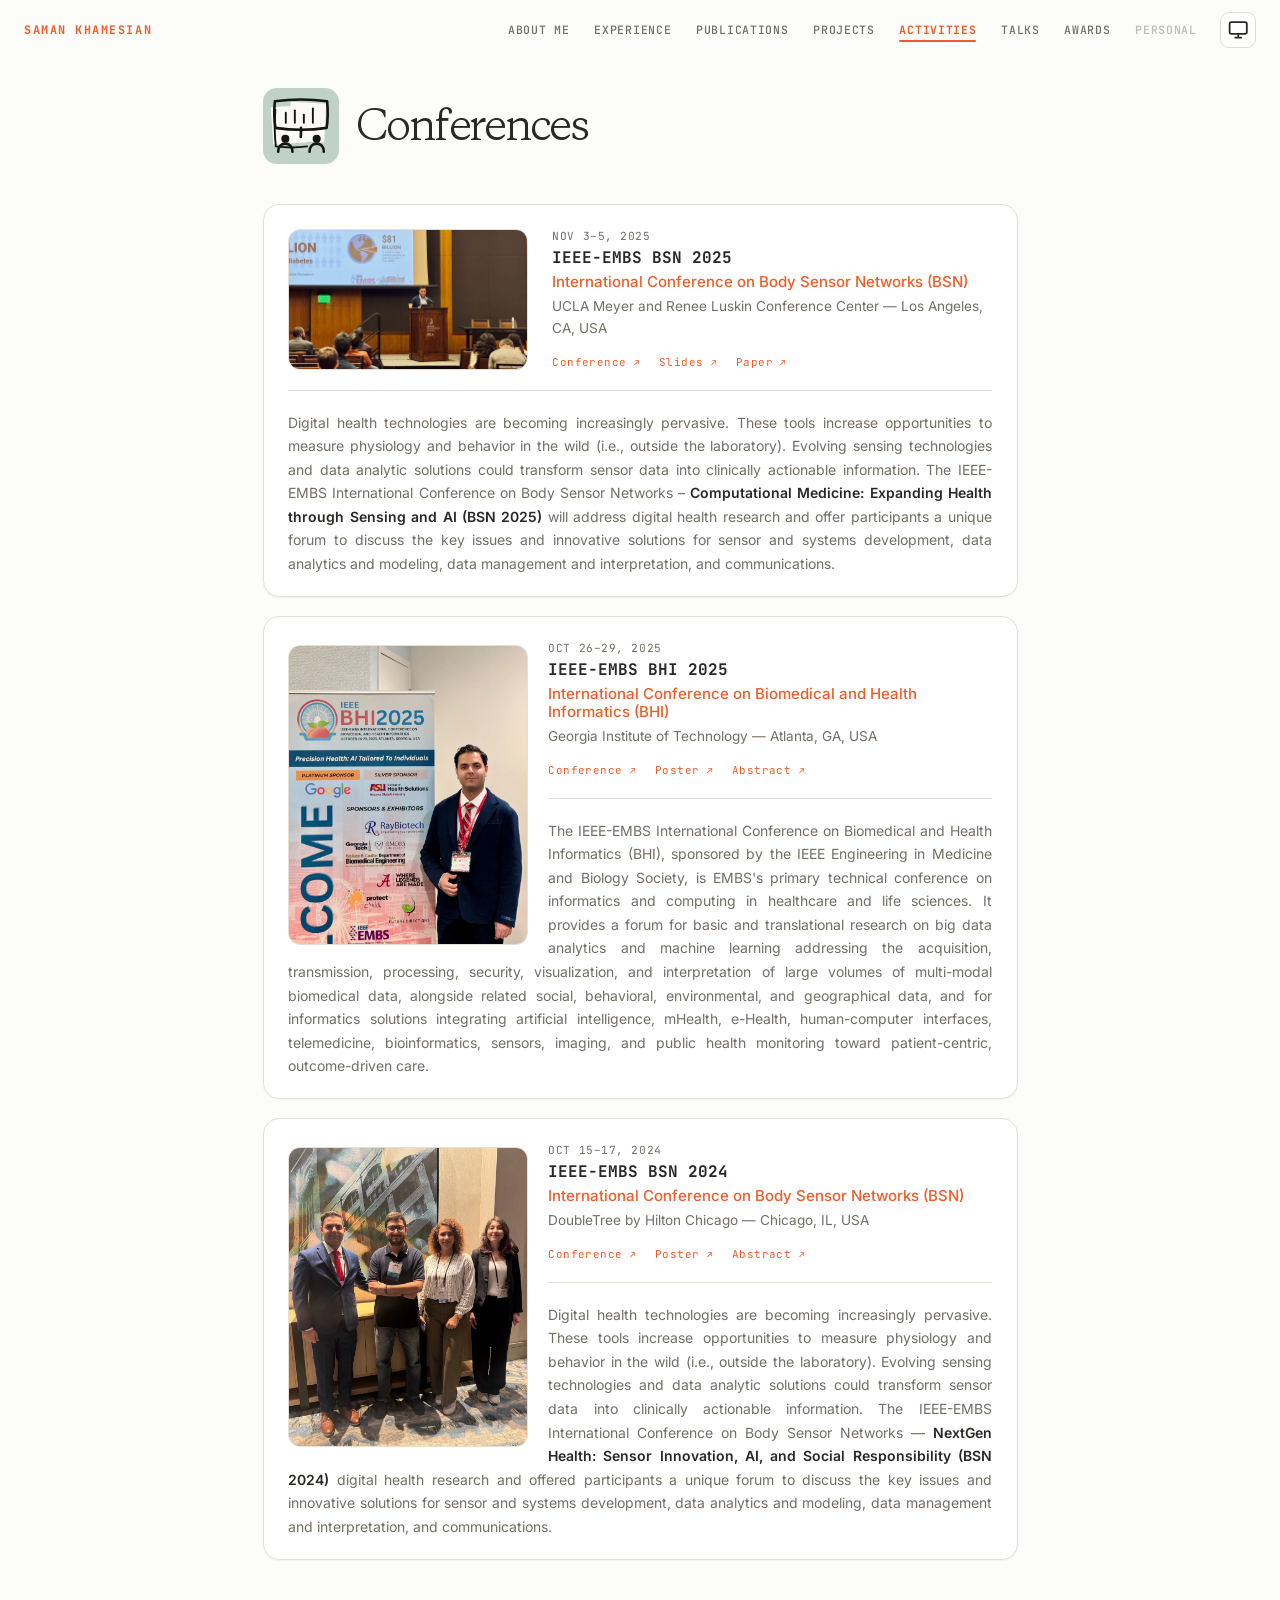
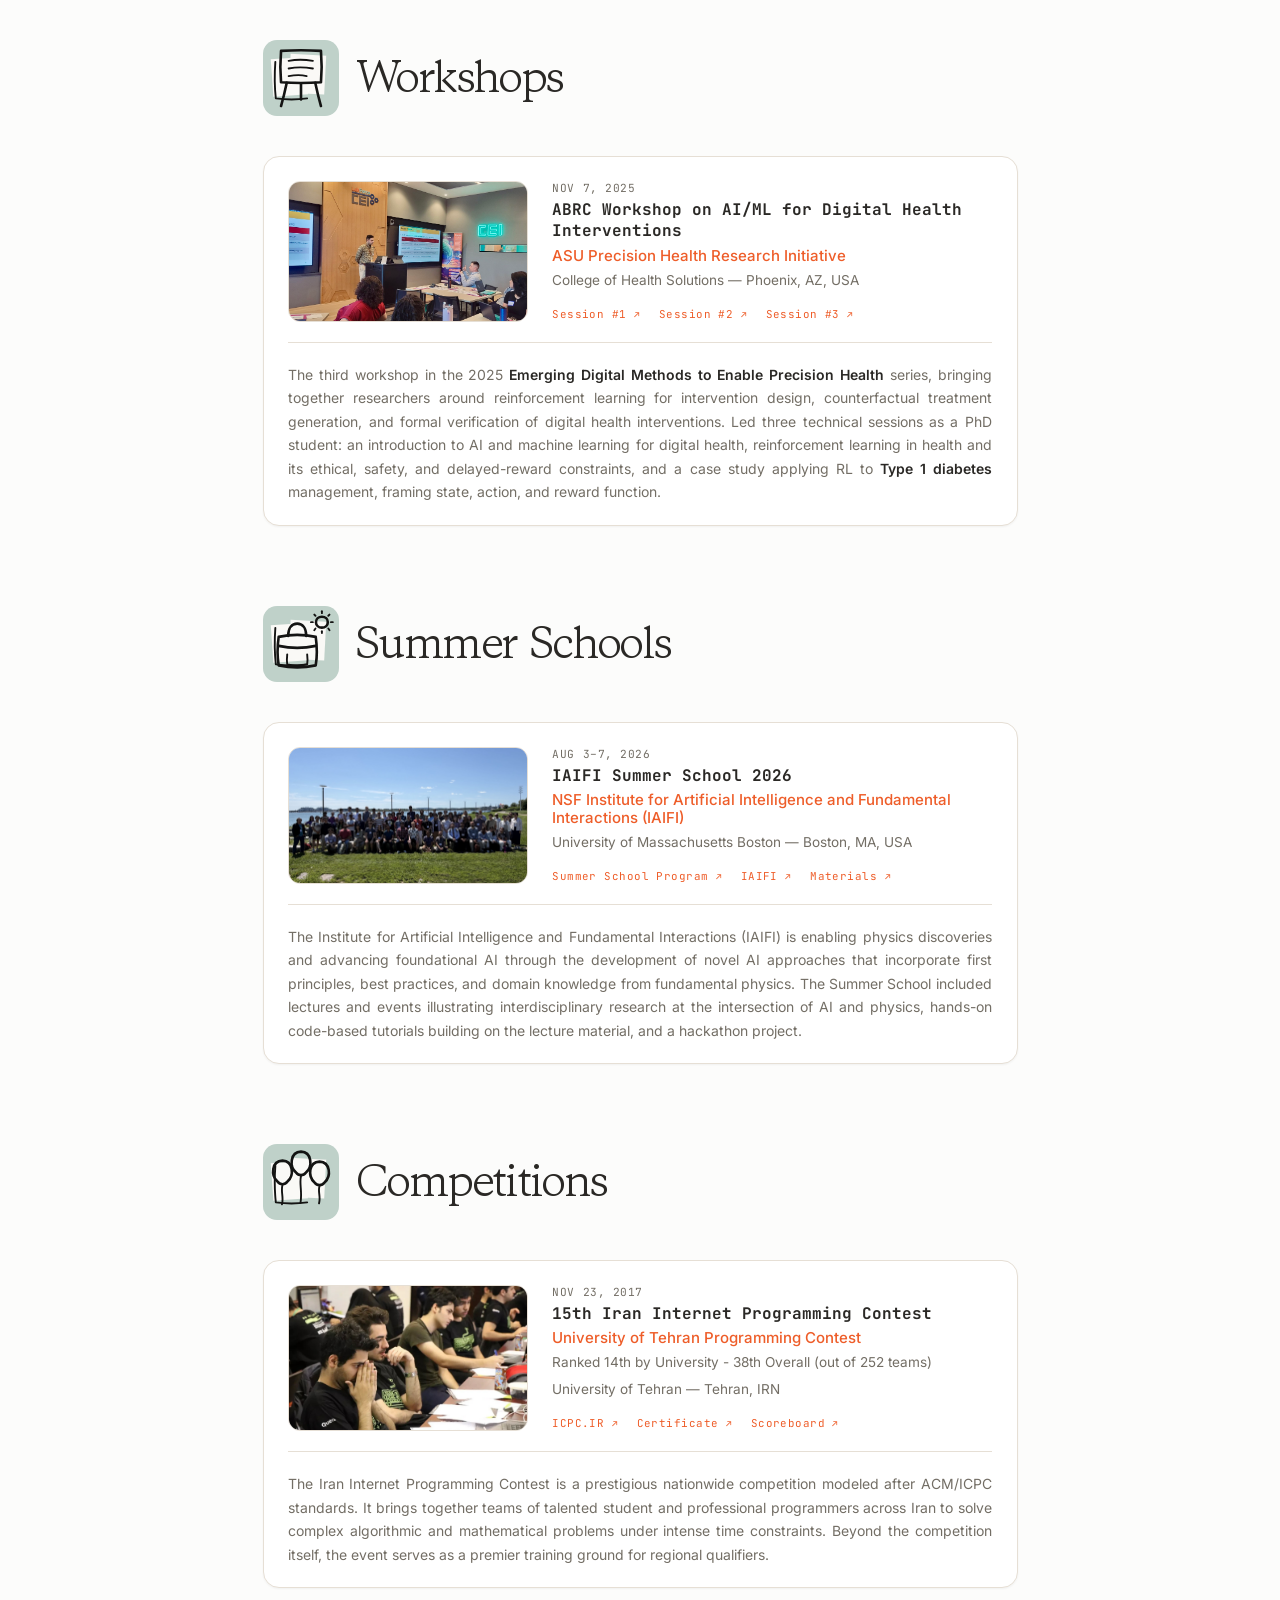
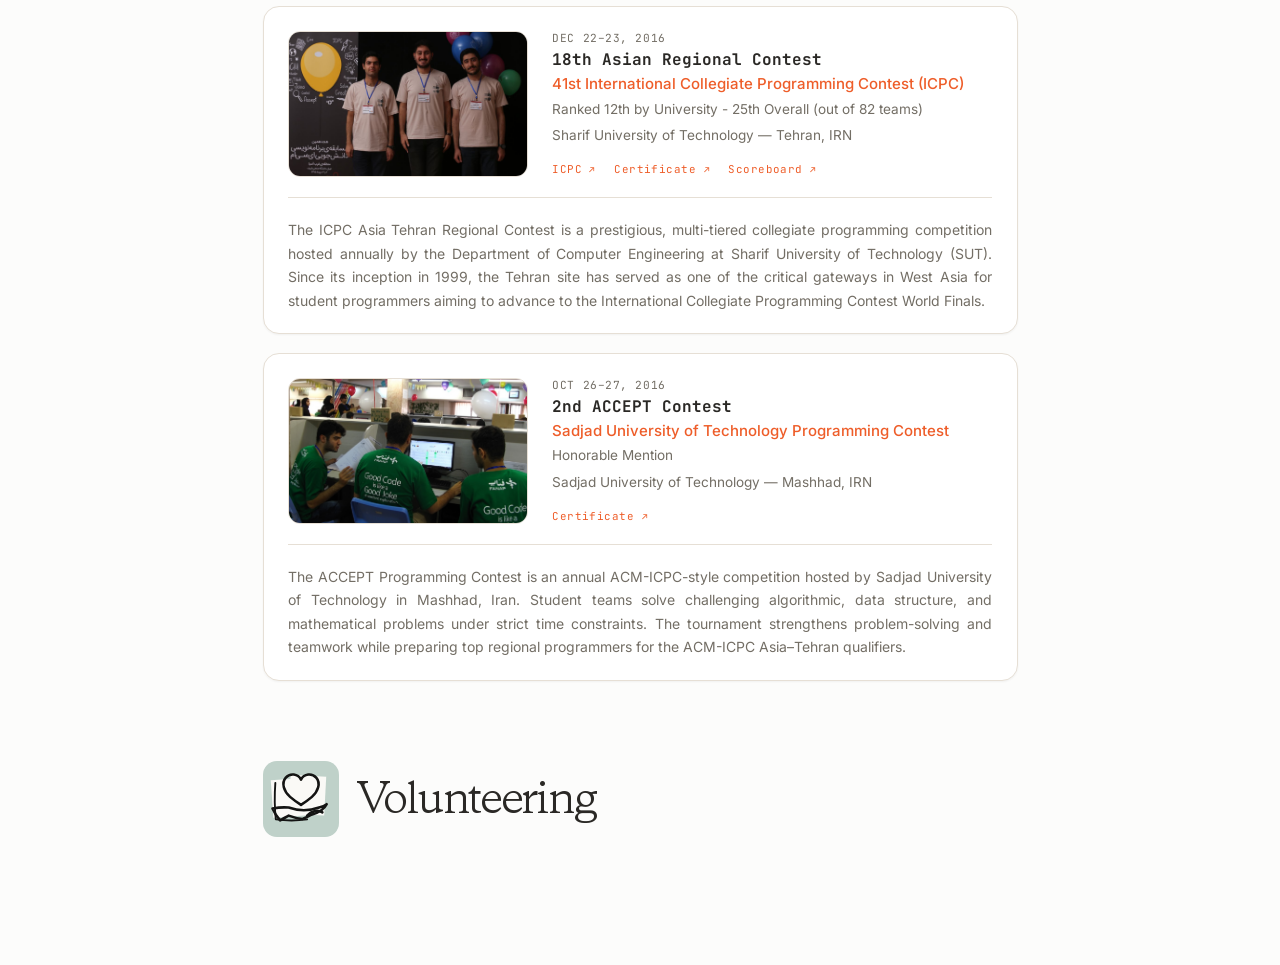
==== commit c23d60f6: "Modify the contents at home page" ====
--- a/activities.html
+++ b/activities.html
@@ -30,9 +30,9 @@
             <a class="nav-link" href="/experience">Experience</a>
             <a class="nav-link" href="/publications">Publications</a>
             <a class="nav-link" href="/projects">Projects</a>
+            <a class="nav-link" href="/activities" aria-current="page">Activities</a>
             <a class="nav-link" href="/talks">Talks</a>
             <a class="nav-link" href="/awards">Awards</a>
-            <a class="nav-link" href="/activities" aria-current="page">Activities</a>
             <a class="nav-link is-soon" href="#" aria-disabled="true">Personal</a>
         </div>
 
--- a/styles.css
+++ b/styles.css
@@ -578,7 +578,7 @@
 
 
 /* ===========================================================
-   7  OVERVIEW CARDS (home only) — 2 x 2, sibling of #page so
+   7  OVERVIEW CARDS (home only) — 3 x 2, sibling of #page so
    the hero can still scale independently.
 
    A live card is one <a class="card">. A page that doesn't
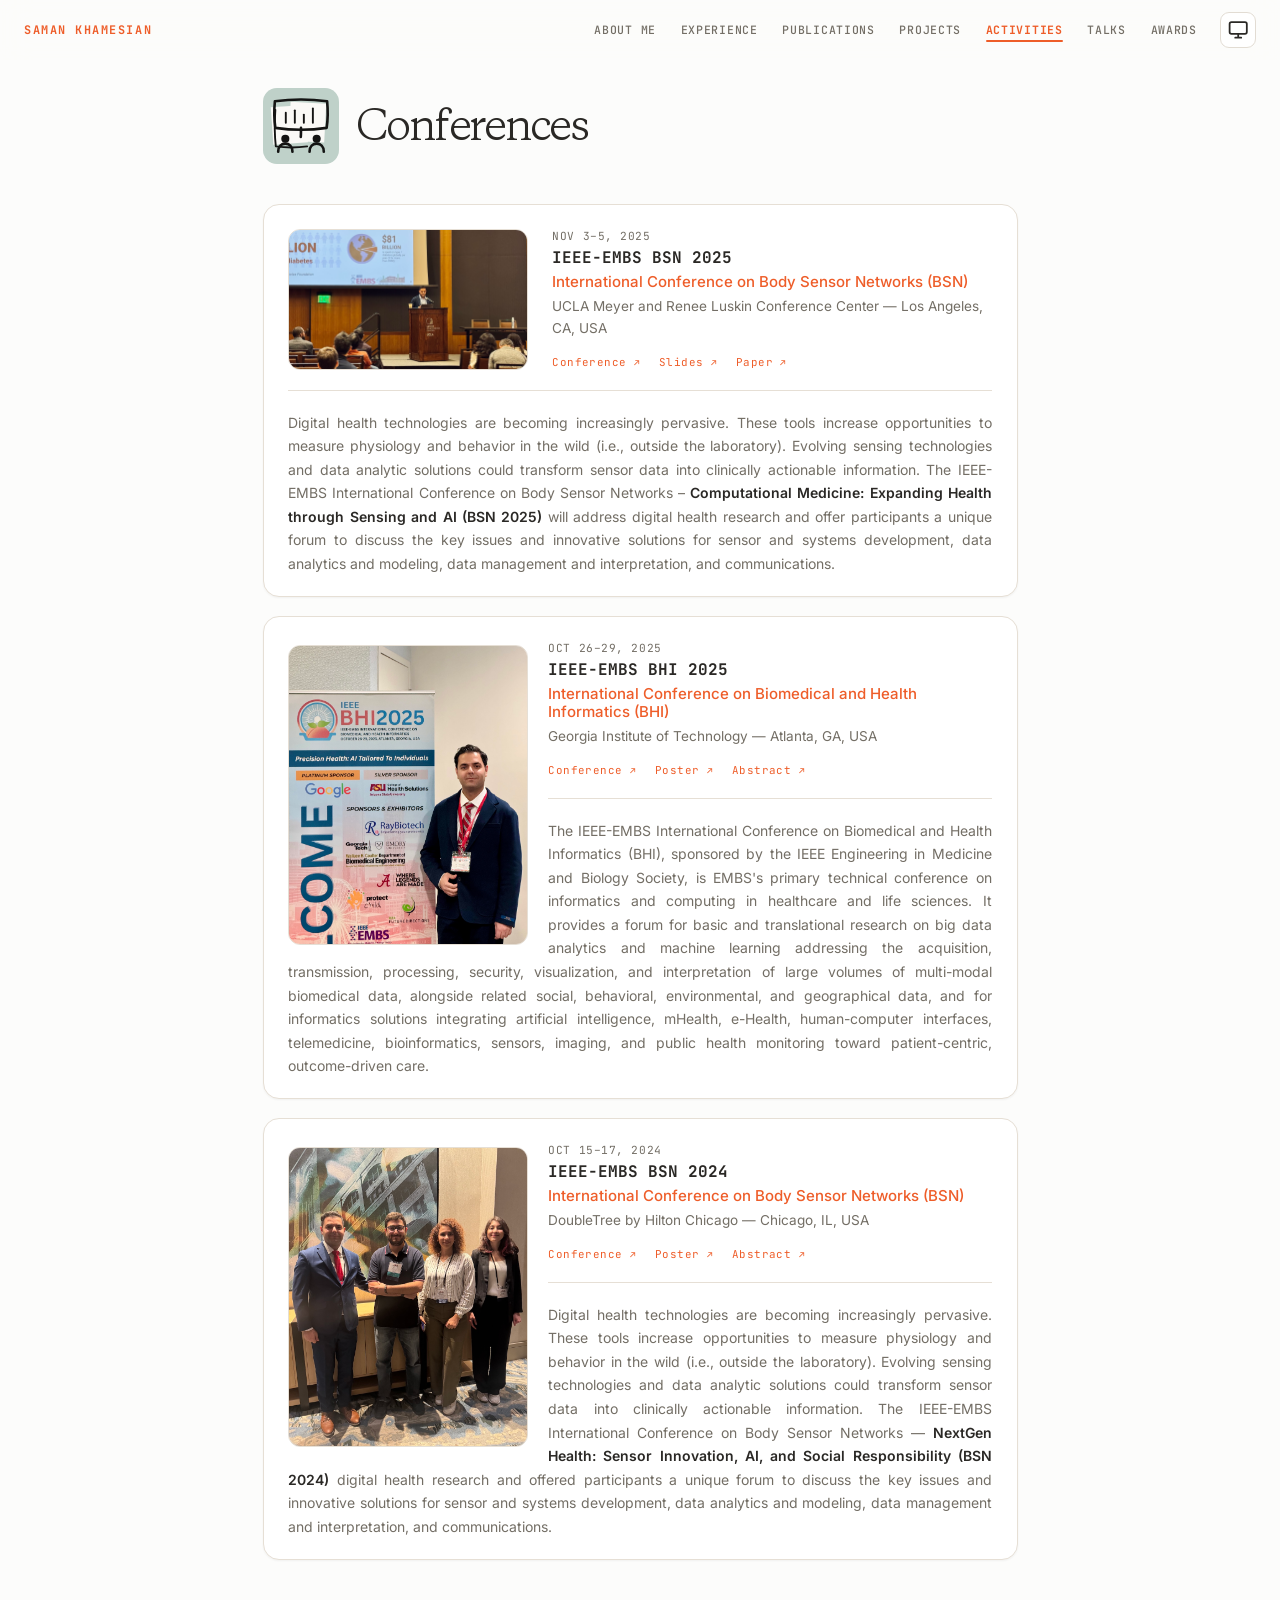
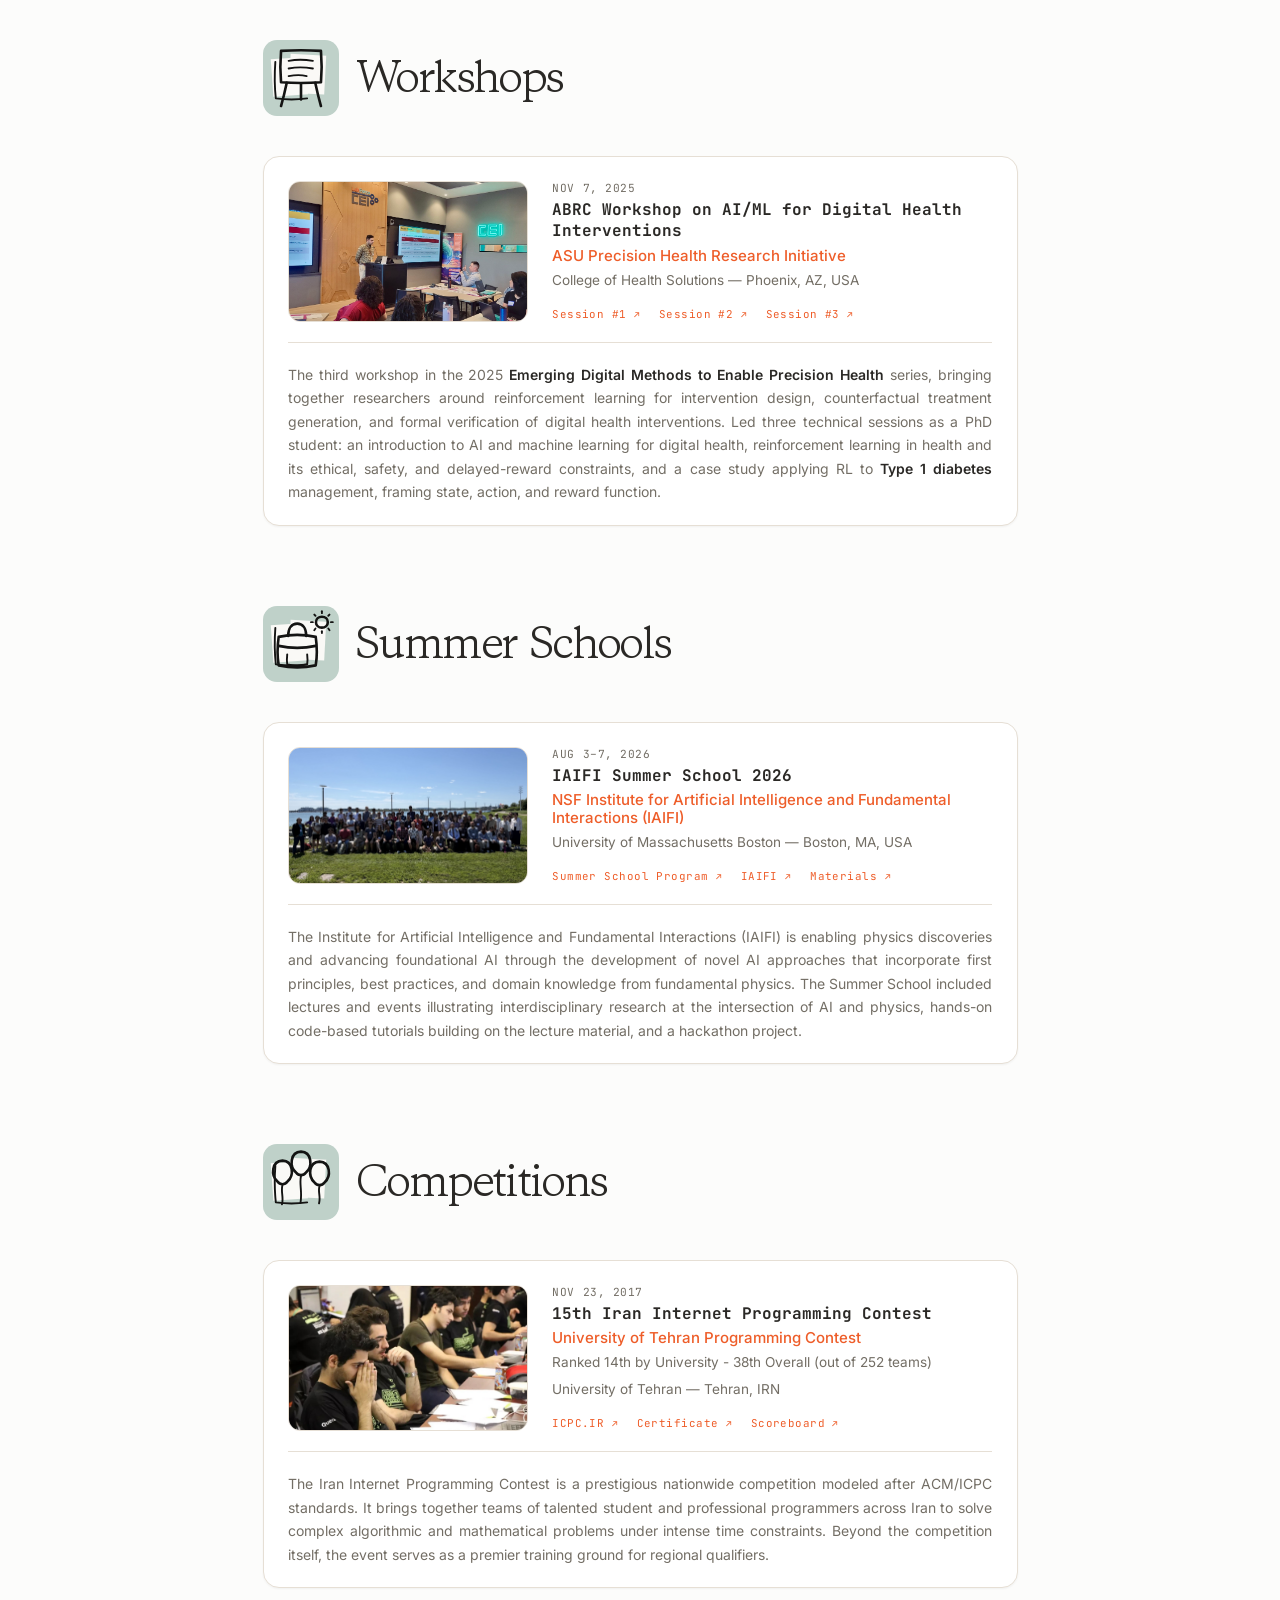
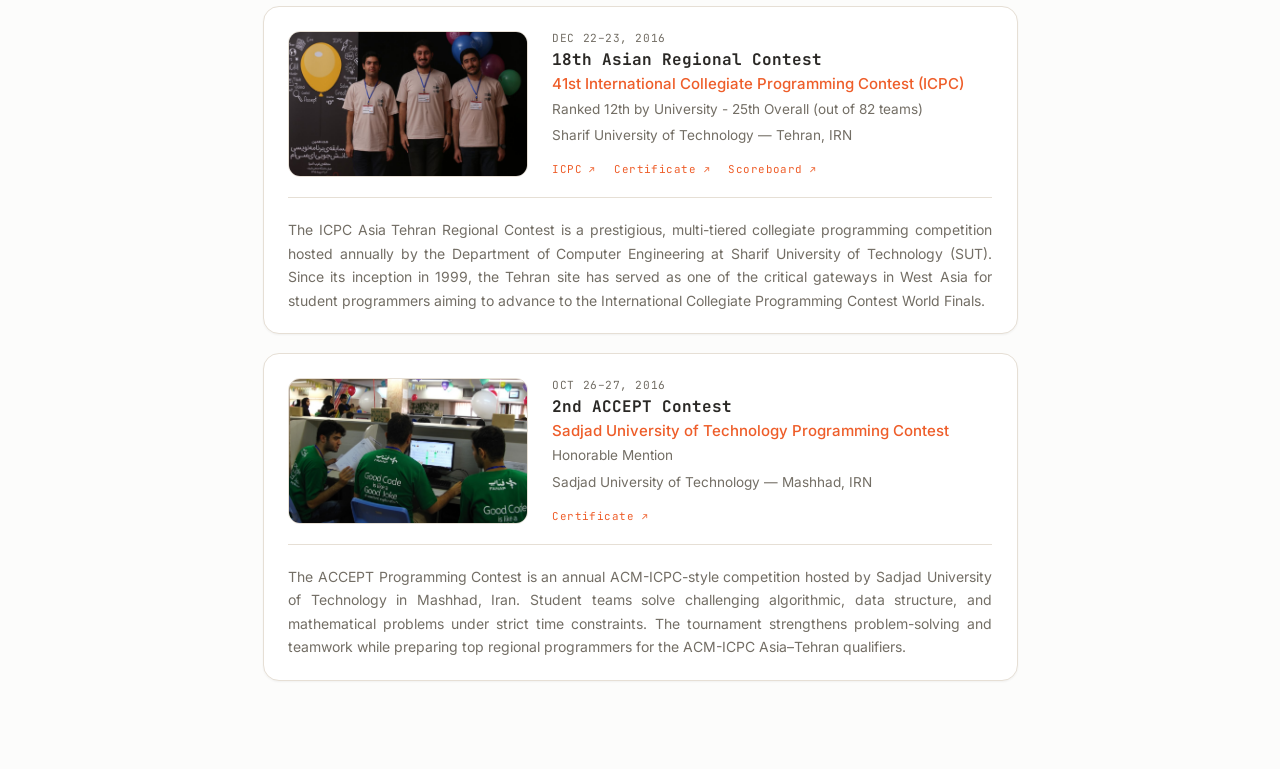
==== commit 92a06730: "Update sections" ====
--- a/activities.html
+++ b/activities.html
@@ -3,9 +3,19 @@
 <head>
     <meta charset="UTF-8">
     <meta name="viewport" content="width=device-width, initial-scale=1.0">
+
+    <!-- Google Analytics -->
+    <script async src="https://www.googletagmanager.com/gtag/js?id=G-1FG36QGWSK"></script>
+    <script>
+      window.dataLayer = window.dataLayer || [];
+      function gtag(){dataLayer.push(arguments);}
+      gtag('js', new Date());
+      gtag('config', 'G-1FG36QGWSK');
+    </script>
+
     <title>Activities — Saman Khamesian</title>
     <meta name="description" content="Honors and awards, conferences, summer schools, competitions, talks, and volunteer service.">
-    <link rel="canonical" href="https://samankhamesian.github.io/activities">
+    <link rel="canonical" href="https://samankhamesian.com/activities">
     <meta name="theme-color" content="#FCFCFB" id="themeColorMeta">
 
     <link rel="preconnect" href="https://fonts.googleapis.com">
@@ -33,7 +43,8 @@
             <a class="nav-link" href="/activities" aria-current="page">Activities</a>
             <a class="nav-link" href="/talks">Talks</a>
             <a class="nav-link" href="/awards">Awards</a>
-            <a class="nav-link is-soon" href="#" aria-disabled="true">Personal</a>
+            <!-- Personal tab: hidden until the page exists.
+                 <a class="nav-link is-soon" href="#" aria-disabled="true">Personal</a> -->
         </div>
 
         <div class="nav-tools">
@@ -499,39 +510,39 @@
     <!-- ============================================================
          VOLUNTEERING
          ============================================================ -->
-    <section class="edu" id="volunteering">
-        <div class="edu-head">
-            <div class="edu-logo">
-                <!-- heart in an open hand -->
-                <svg viewBox="0 0 320 320" xmlns="http://www.w3.org/2000/svg" role="img" aria-label="Volunteering">
-                    <rect width="320" height="320" rx="18" fill="#BFD1C9"/>
-                    <rect x="38" y="76" width="146" height="158" fill="#FAF9F6" transform="rotate(-4 111 155)"/>
-                    <rect x="112" y="62" width="150" height="164" fill="#FAF9F6" transform="rotate(3 187 144)"/>
-                    <g fill="none" stroke="#141413" stroke-width="8" stroke-linecap="round" stroke-linejoin="round">
-                        <path d="M52 92 C 48 146 49 200 54 246 C 100 252 148 251 186 246"/>
-                    </g>
-                    <g fill="none" stroke="#141413" stroke-width="11" stroke-linecap="round" stroke-linejoin="round">
-                        <path d="M160 78 C 147 54 114 49 96 70 C 76 93 88 128 114 151 C 129 164 148 177 160 185 C 172 177 191 164 206 151 C 232 128 244 93 224 70 C 206 49 173 54 160 78 Z"/>
-                        <path d="M40 200 C 62 196 86 194 108 196 C 148 210 196 210 236 196 C 250 192 260 188 268 182 C 258 202 234 218 204 226 C 190 234 178 240 166 244 C 144 242 124 236 108 230 C 96 236 84 244 72 250 C 60 236 48 218 40 200 Z"/>
-                        <path d="M186 230 C 204 210 232 204 250 216"/>
-                    </g>
-                </svg>
-            </div>
-            <h2>Volunteering</h2>
-        </div>
-
-        <ol class="tl">
-            <!-- entry template:
-            <li>
-                <span class="tl-dot"></span>
-                <div class="when">YEAR — YEAR</div>
-                <div class="deg">Reviewer</div>
-                <div class="sch">Journal or conference</div>
-                <div class="meta">Number of reviews, track, or note</div>
-            </li>
-            -->
-        </ol>
-    </section>
+<!--    <section class="edu" id="volunteering">-->
+<!--        <div class="edu-head">-->
+<!--            <div class="edu-logo">-->
+<!--                &lt;!&ndash; heart in an open hand &ndash;&gt;-->
+<!--                <svg viewBox="0 0 320 320" xmlns="http://www.w3.org/2000/svg" role="img" aria-label="Volunteering">-->
+<!--                    <rect width="320" height="320" rx="18" fill="#BFD1C9"/>-->
+<!--                    <rect x="38" y="76" width="146" height="158" fill="#FAF9F6" transform="rotate(-4 111 155)"/>-->
+<!--                    <rect x="112" y="62" width="150" height="164" fill="#FAF9F6" transform="rotate(3 187 144)"/>-->
+<!--                    <g fill="none" stroke="#141413" stroke-width="8" stroke-linecap="round" stroke-linejoin="round">-->
+<!--                        <path d="M52 92 C 48 146 49 200 54 246 C 100 252 148 251 186 246"/>-->
+<!--                    </g>-->
+<!--                    <g fill="none" stroke="#141413" stroke-width="11" stroke-linecap="round" stroke-linejoin="round">-->
+<!--                        <path d="M160 78 C 147 54 114 49 96 70 C 76 93 88 128 114 151 C 129 164 148 177 160 185 C 172 177 191 164 206 151 C 232 128 244 93 224 70 C 206 49 173 54 160 78 Z"/>-->
+<!--                        <path d="M40 200 C 62 196 86 194 108 196 C 148 210 196 210 236 196 C 250 192 260 188 268 182 C 258 202 234 218 204 226 C 190 234 178 240 166 244 C 144 242 124 236 108 230 C 96 236 84 244 72 250 C 60 236 48 218 40 200 Z"/>-->
+<!--                        <path d="M186 230 C 204 210 232 204 250 216"/>-->
+<!--                    </g>-->
+<!--                </svg>-->
+<!--            </div>-->
+<!--            <h2>Volunteering</h2>-->
+<!--        </div>-->
+
+<!--        <ol class="tl">-->
+<!--            &lt;!&ndash; entry template:-->
+<!--            <li>-->
+<!--                <span class="tl-dot"></span>-->
+<!--                <div class="when">YEAR — YEAR</div>-->
+<!--                <div class="deg">Reviewer</div>-->
+<!--                <div class="sch">Journal or conference</div>-->
+<!--                <div class="meta">Number of reviews, track, or note</div>-->
+<!--            </li>-->
+<!--            &ndash;&gt;-->
+<!--        </ol>-->
+<!--    </section>-->
 
     <script src="site.js"></script>
 </body>
